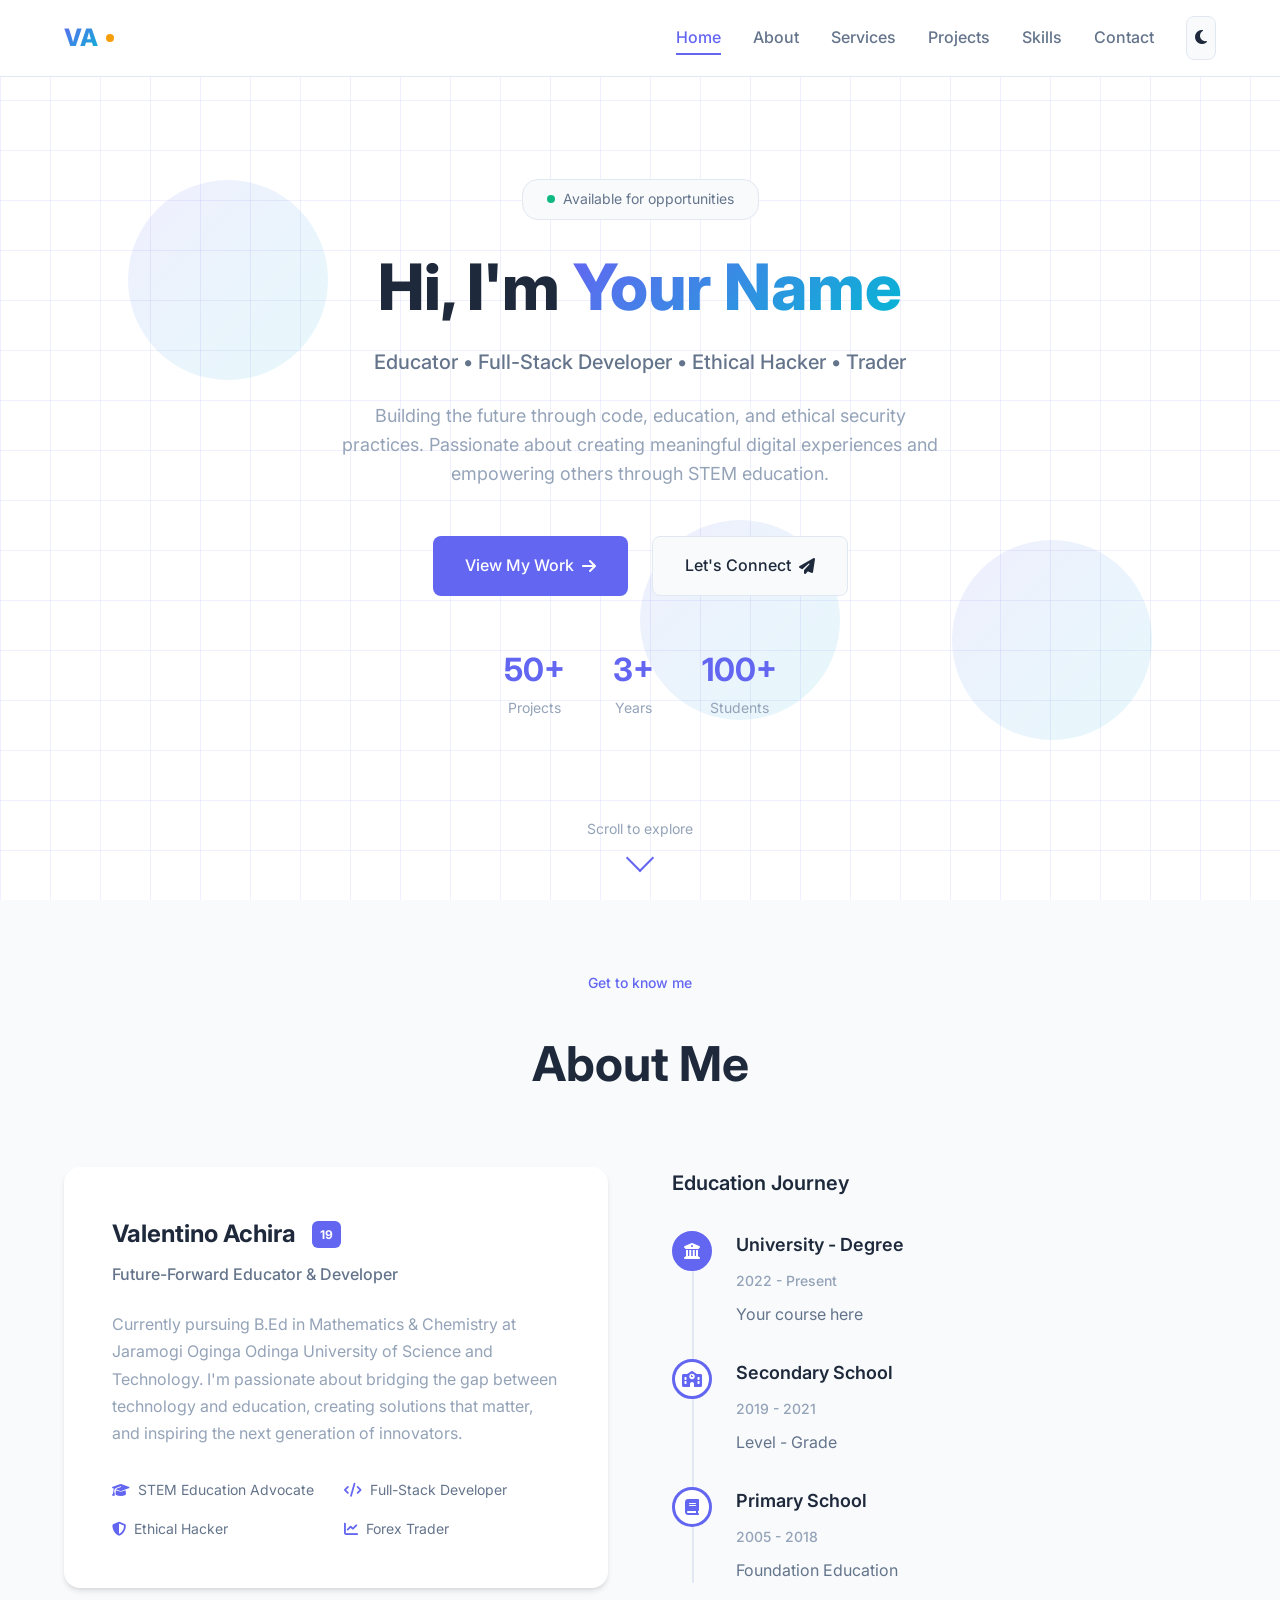
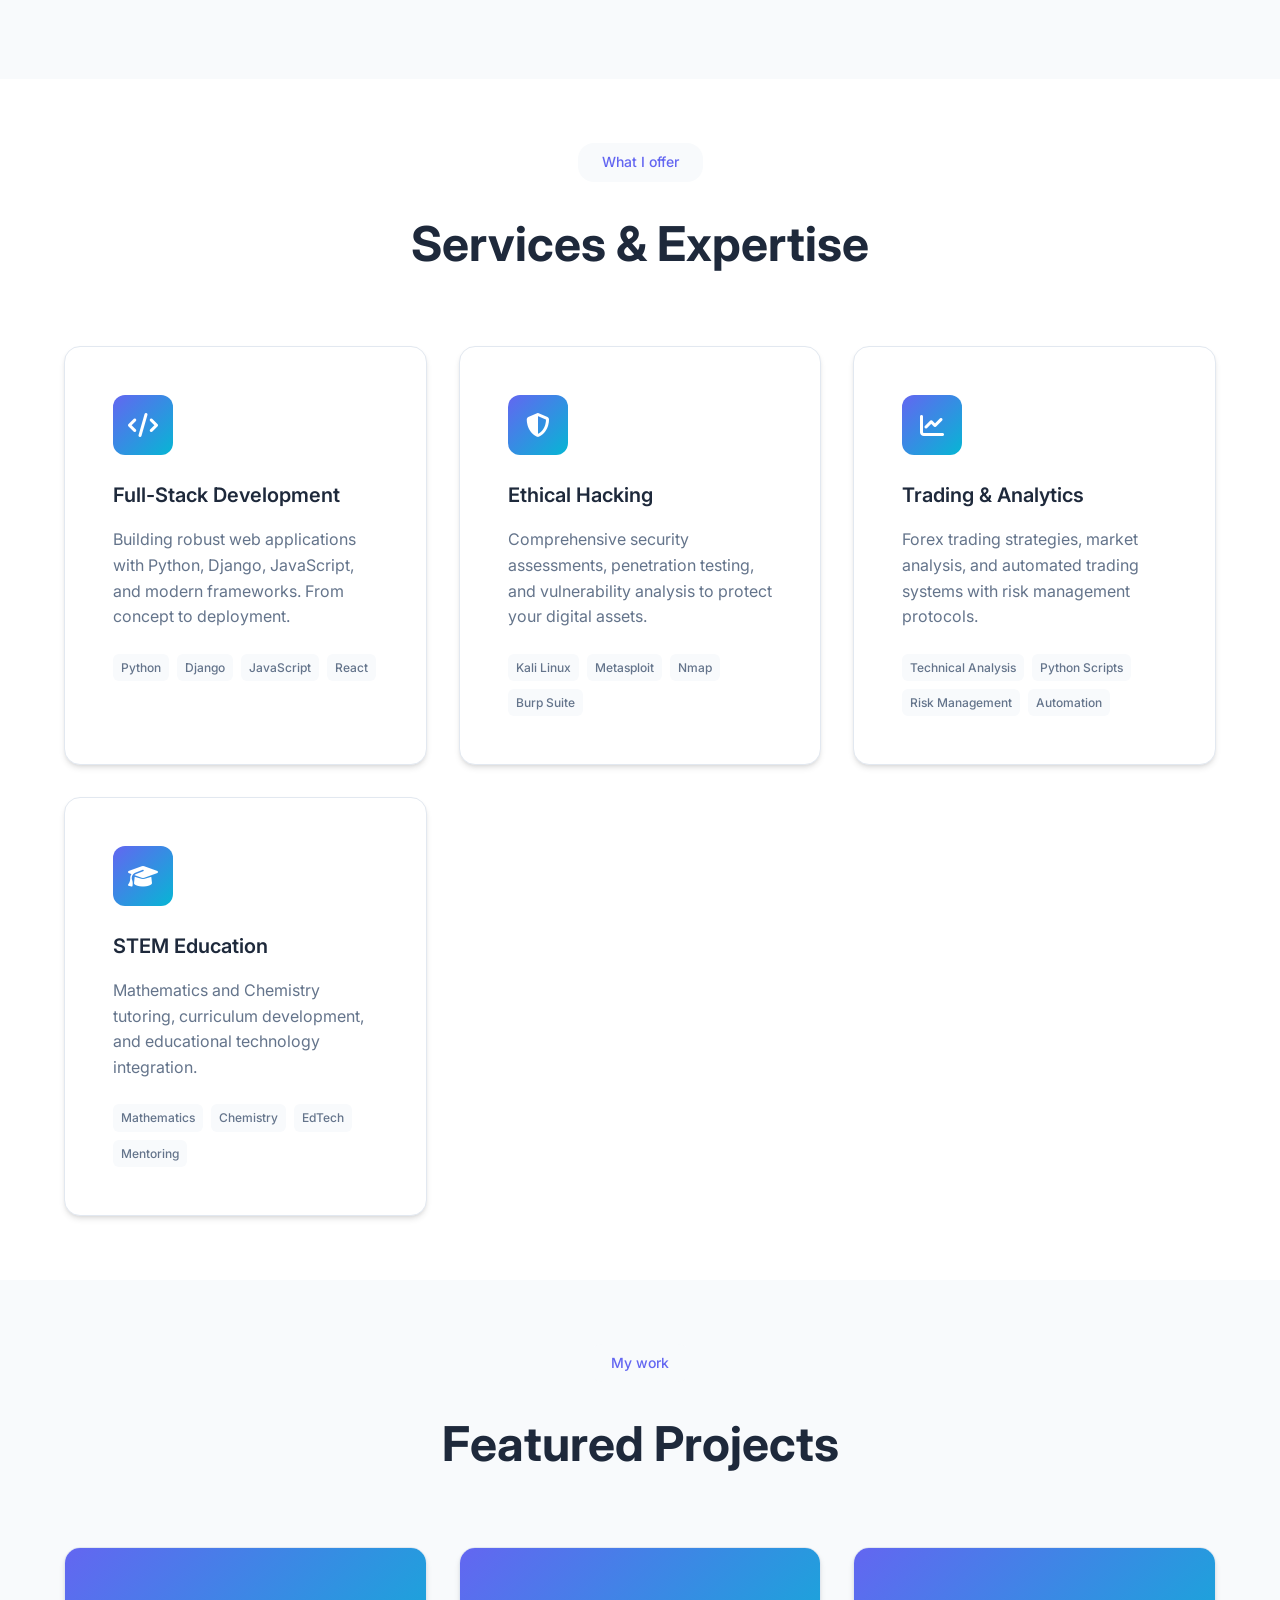
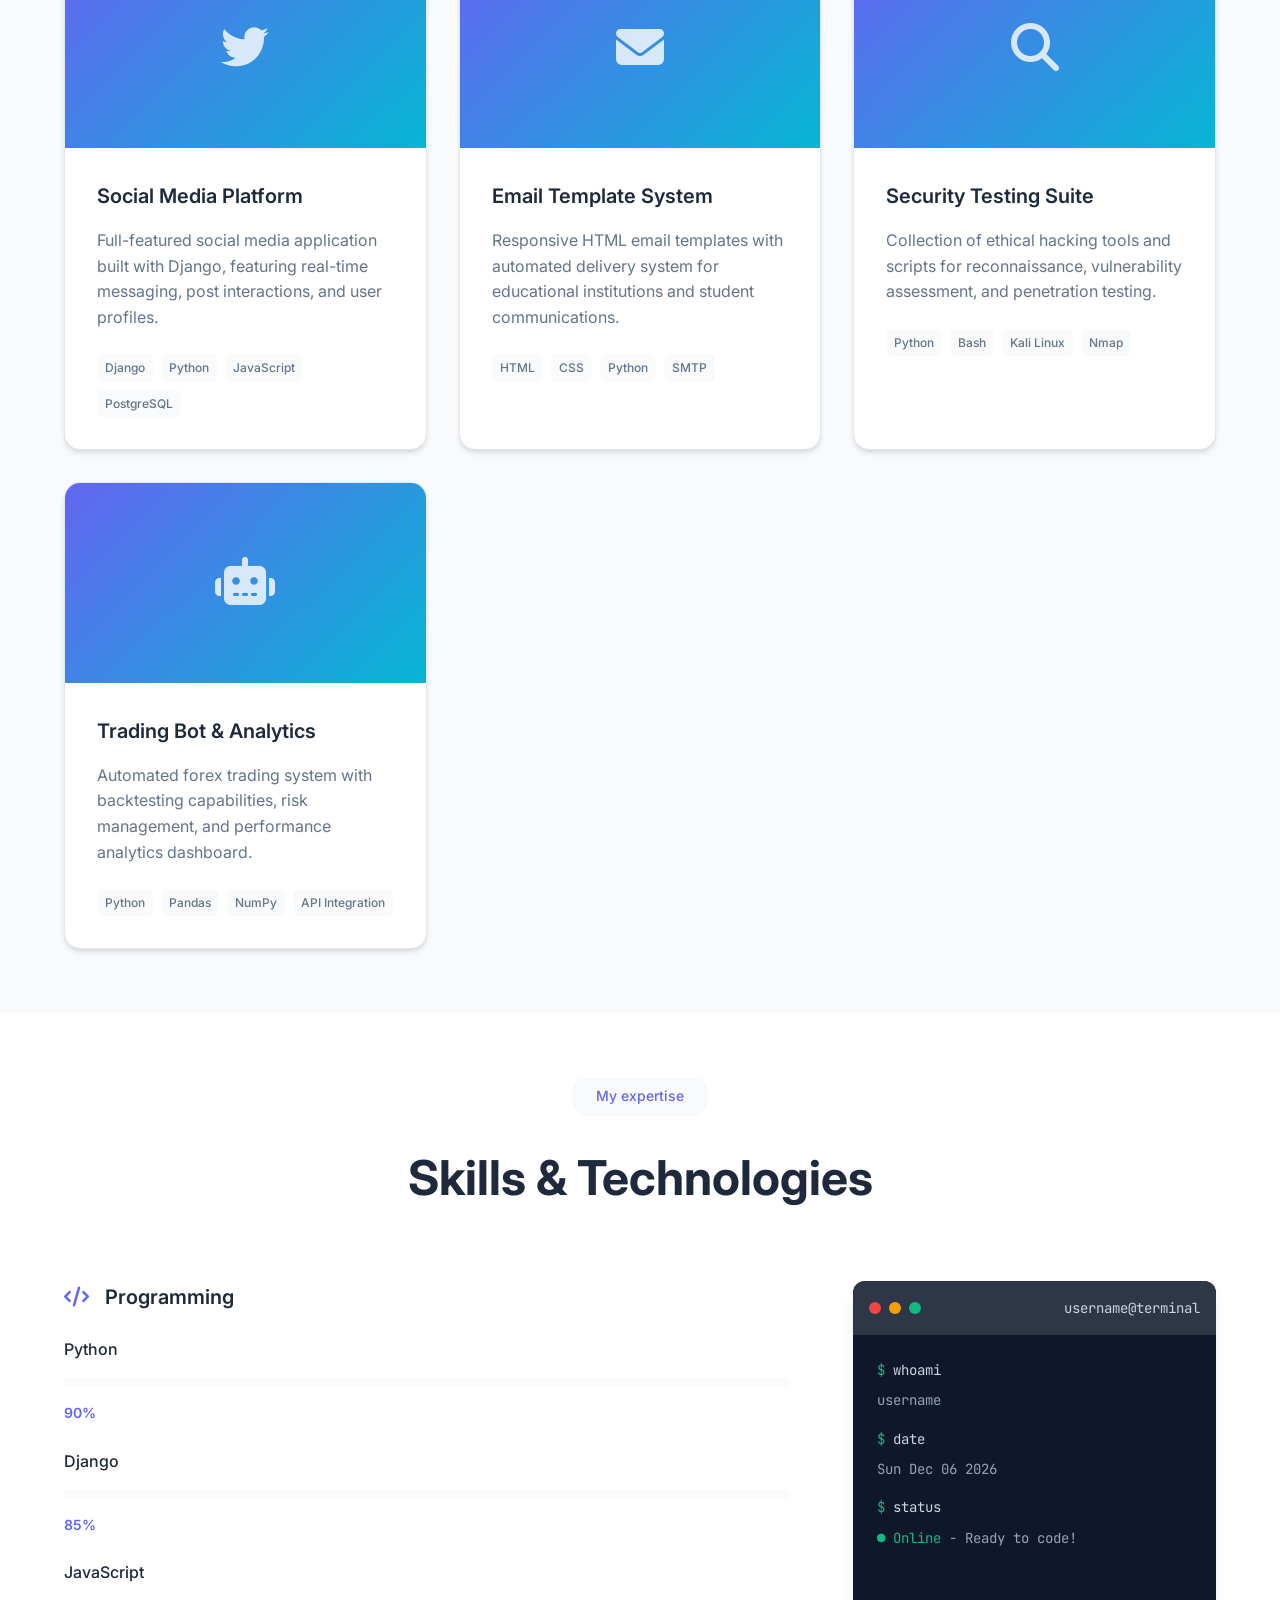
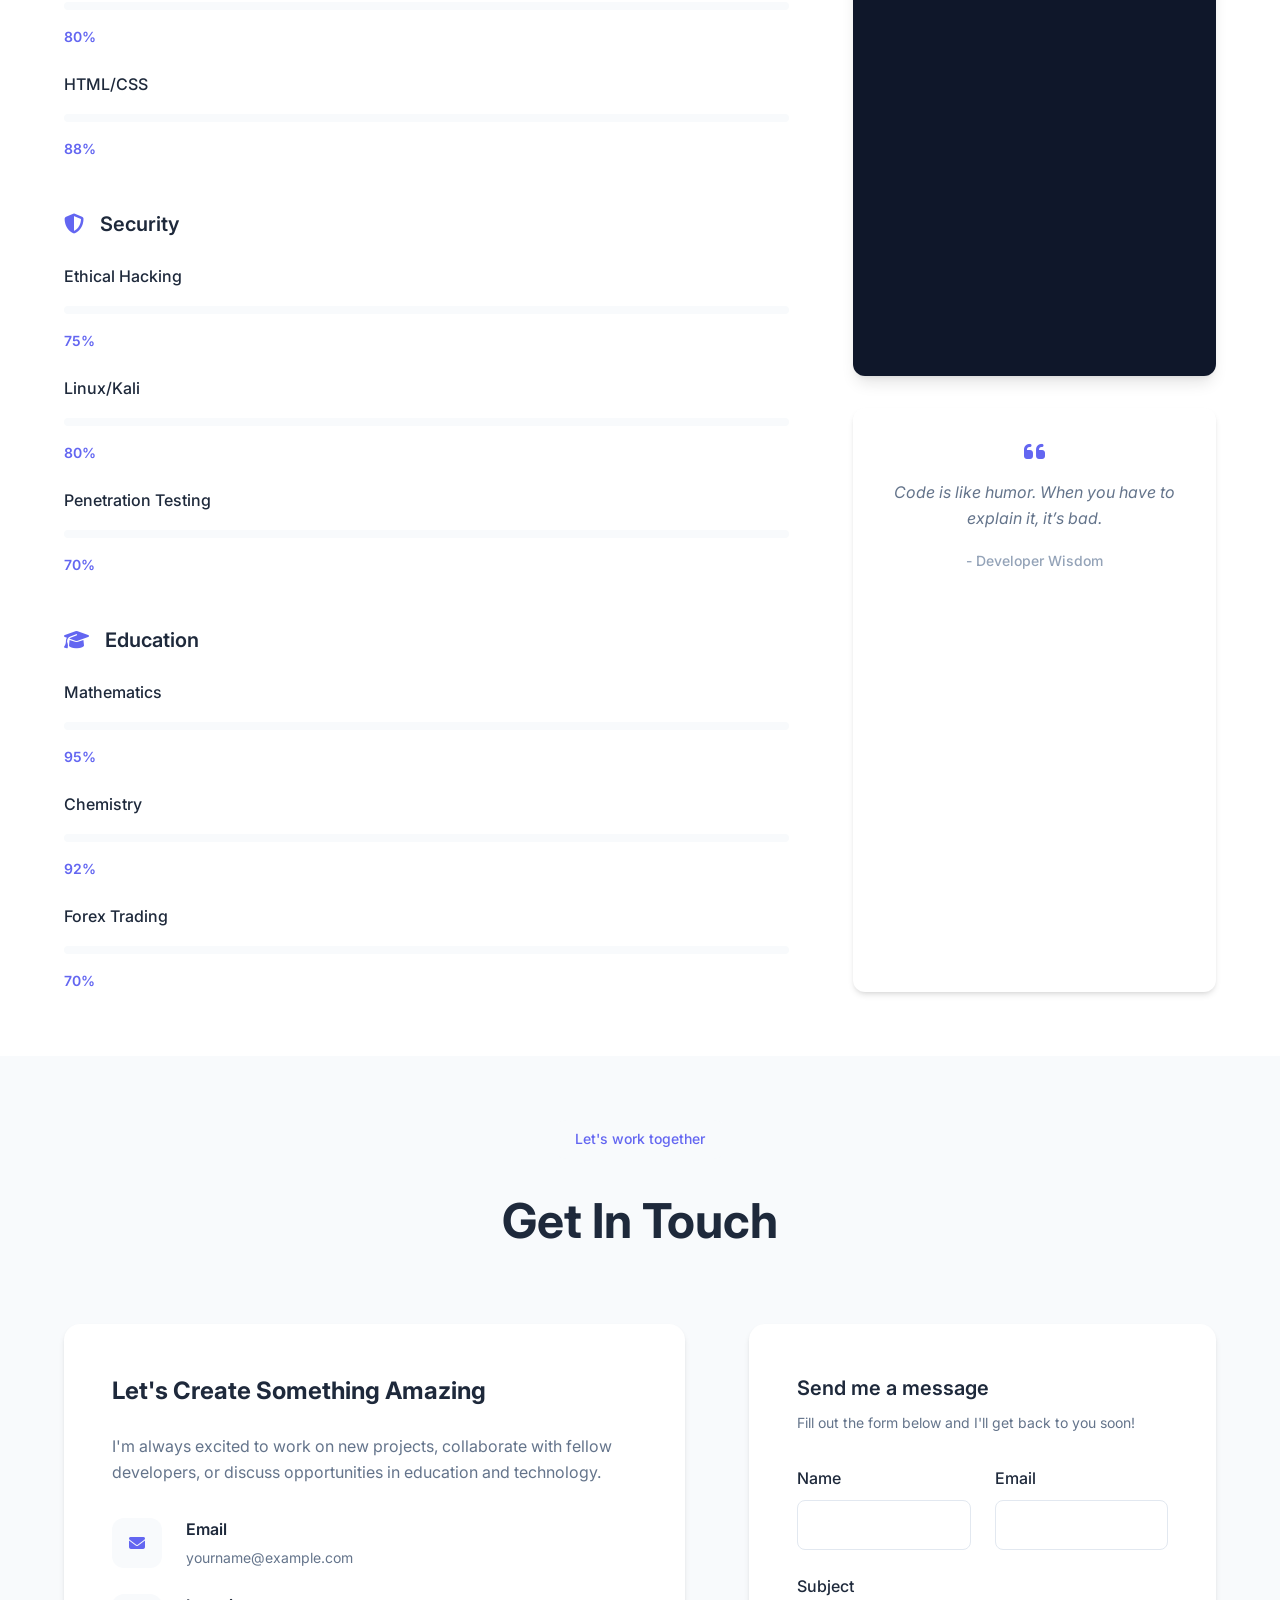
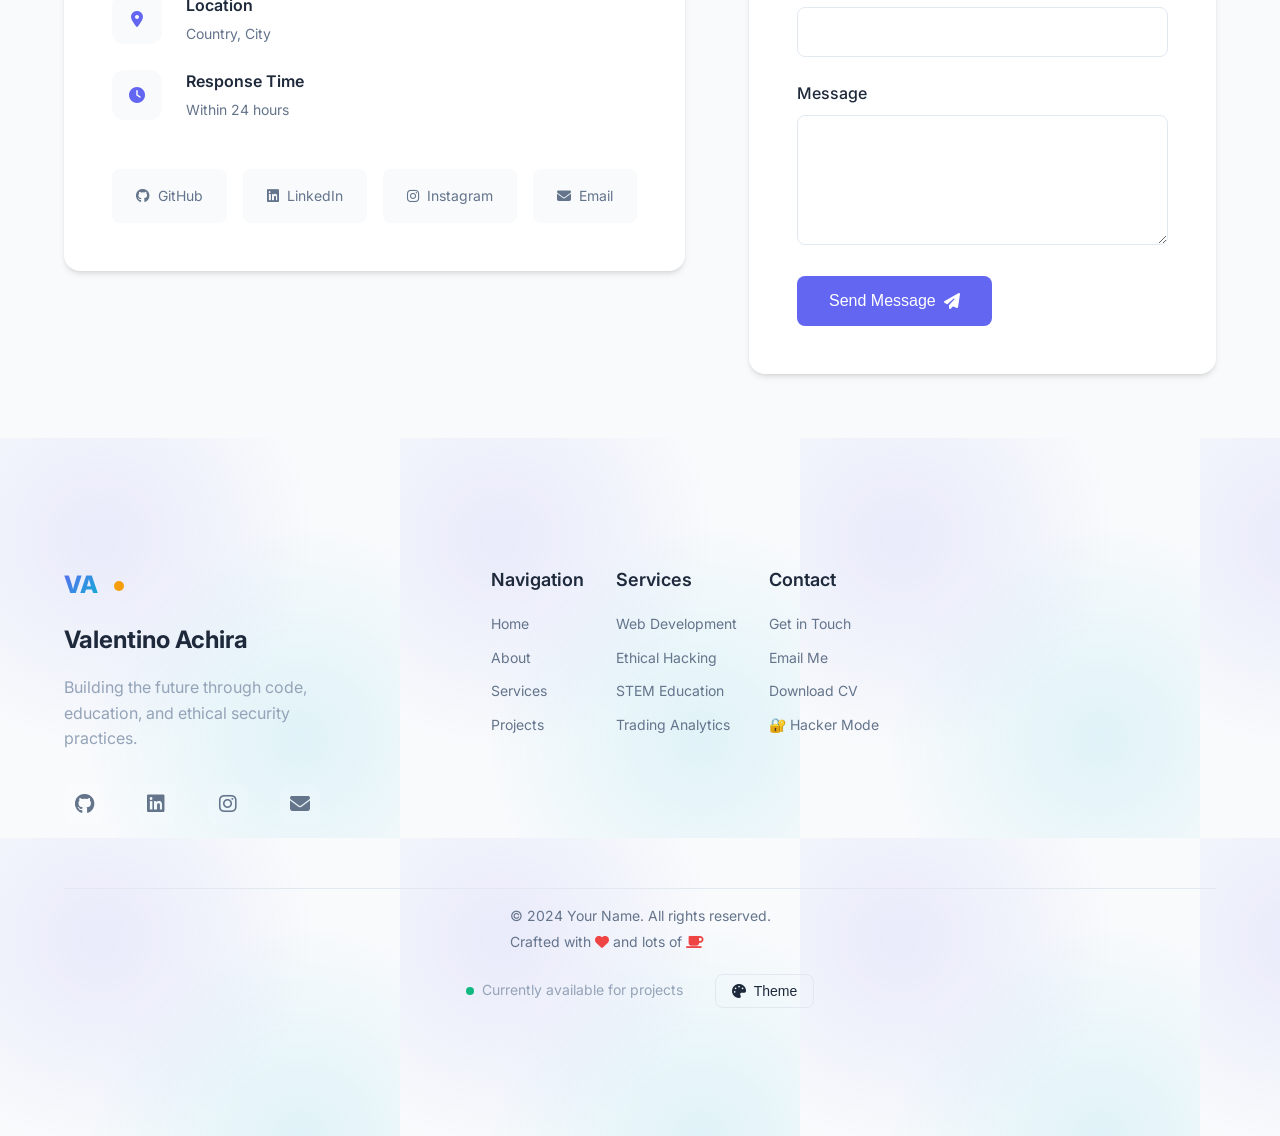
==== index.html @ d860d326 "Update index.html" ====
<!DOCTYPE html>
<html lang="en">
<head>
    <meta charset="UTF-8">
  <meta name="google-site-verification" content="w3dnISIlwYenOHYUSk-6CChOg8PP4HCPryKTeS-1Djk" />
    <meta name="viewport" content="width=device-width, initial-scale=1.0">
    <title>Valentino Achira</title>
    <link href="https://cdnjs.cloudflare.com/ajax/libs/font-awesome/6.4.0/css/all.min.css" rel="stylesheet">
    <link href="https://fonts.googleapis.com/css2?family=Inter:wght@300;400;500;600;700;800&family=JetBrains+Mono:wght@400;500;600&display=swap" rel="stylesheet">
    <link rel="stylesheet" href="styles.css">
  <link rel="icon" type="image/png" href="favicon.png">
  
</head>
<body>
    <!-- Navigation -->
    <nav class="navbar" id="navbar">
        <div class="nav-container">
            <div class="nav-logo">
                <span class="logo-text">VA</span>
                <span class="logo-dot"></span>
            </div>
            <div class="nav-menu" id="nav-menu">
                <a href="#home" class="nav-link">Home</a>
                <a href="#about" class="nav-link">About</a>
                <a href="#services" class="nav-link">Services</a>
                <a href="#projects" class="nav-link">Projects</a>
                <a href="#skills" class="nav-link">Skills</a>
                <a href="#contact" class="nav-link">Contact</a>
                <div class="theme-toggle" id="theme-toggle">
                    <i class="fas fa-moon"></i>
                </div>
            </div>
            <div class="hamburger" id="hamburger">
                <span></span>
                <span></span>
                <span></span>
            </div>
        </div>
    </nav>

    <!-- Hero Section -->
    <section id="home" class="hero">
        <div class="hero-bg">
            <div class="grid-pattern"></div>
            <div class="floating-elements">
                <div class="floating-element"></div>
                <div class="floating-element"></div>
                <div class="floating-element"></div>
            </div>
        </div>
        <div class="hero-content">
            <div class="hero-badge">
                <span class="status-dot"></span>
                Available for opportunities
            </div>
            <h1 class="hero-title">
                Hi, I'm <span class="gradient-text">Your Name</span>
            </h1>
            <p class="hero-subtitle">Educator • Full-Stack Developer • Ethical Hacker • Trader</p>
            <p class="hero-description">
                Building the future through code, education, and ethical security practices. 
                Passionate about creating meaningful digital experiences and empowering others through STEM education.
            </p>
            <div class="hero-buttons">
                <a href="#projects" class="btn btn-primary">
                    <span>View My Work</span>
                    <i class="fas fa-arrow-right"></i>
                </a>
                <a href="#contact" class="btn btn-secondary">
                    <span>Let's Connect</span>
                    <i class="fas fa-paper-plane"></i>
                </a>
            </div>
            <div class="hero-stats">
                <div class="stat">
                    <span class="stat-number">50+</span>
                    <span class="stat-label">Projects</span>
                </div>
                <div class="stat">
                    <span class="stat-number">3+</span>
                    <span class="stat-label">Years</span>
                </div>
                <div class="stat">
                    <span class="stat-number">100+</span>
                    <span class="stat-label">Students</span>
                </div>
            </div>
        </div>
        <div class="scroll-indicator">
            <div class="scroll-text">Scroll to explore</div>
            <div class="scroll-arrow"></div>
        </div>
    </section>

    <!-- About Section -->
    <section id="about" class="about">
        <div class="container">
            <div class="section-header">
                <span class="section-tag">Get to know me</span>
                <h2 class="section-title">About Me</h2>
            </div>
            <div class="about-content">
                <div class="about-text">
                    <div class="about-card">
                        <h3>Valentino Achira <span class="age-badge">19</span></h3>
                        <p class="title">Future-Forward Educator & Developer</p>
                        <p class="bio">
                            Currently pursuing B.Ed in Mathematics & Chemistry at Jaramogi Oginga Odinga University 
                            of Science and Technology. I'm passionate about bridging the gap between technology and 
                            education, creating solutions that matter, and inspiring the next generation of innovators.
                        </p>
                        <div class="highlights">
                            <div class="highlight-item">
                                <i class="fas fa-graduation-cap"></i>
                                <span>STEM Education Advocate</span>
                            </div>
                            <div class="highlight-item">
                                <i class="fas fa-code"></i>
                                <span>Full-Stack Developer</span>
                            </div>
                            <div class="highlight-item">
                                <i class="fas fa-shield-alt"></i>
                                <span>Ethical Hacker</span>
                            </div>
                            <div class="highlight-item">
                                <i class="fas fa-chart-line"></i>
                                <span>Forex Trader</span>
                            </div>
                        </div>
                    </div>
                </div>
                <div class="education-timeline">
                    <h4>Education Journey</h4>
                    <div class="timeline">
                        <div class="timeline-item active">
                            <div class="timeline-marker">
                                <i class="fas fa-university"></i>
                            </div>
                            <div class="timeline-content">
                                <h5>University - Degree</h5>
                                <span class="timeline-date">2022 - Present</span>
                                <p>Your course here</p>
                            </div>
                        </div>
                        <div class="timeline-item">
                            <div class="timeline-marker">
                                <i class="fas fa-school"></i>
                            </div>
                            <div class="timeline-content">
                                <h5>Secondary School</h5>
                                <span class="timeline-date">2019 - 2021</span>
                                <p>Level - Grade</p>
                            </div>
                        </div>
                        <div class="timeline-item">
                            <div class="timeline-marker">
                                <i class="fas fa-book"></i>
                            </div>
                            <div class="timeline-content">
                                <h5>Primary School</h5>
                                <span class="timeline-date">2005 - 2018</span>
                                <p>Foundation Education</p>
                            </div>
                        </div>
                    </div>
                </div>
            </div>
        </div>
    </section>

    <!-- Services Section -->
    <section id="services" class="services">
        <div class="container">
            <div class="section-header">
                <span class="section-tag">What I offer</span>
                <h2 class="section-title">Services & Expertise</h2>
            </div>
            <div class="services-grid">
                <div class="service-card">
                    <div class="service-icon">
                        <i class="fas fa-code"></i>
                    </div>
                    <h3>Full-Stack Development</h3>
                    <p>Building robust web applications with Python, Django, JavaScript, and modern frameworks. From concept to deployment.</p>
                    <div class="service-tech">
                        <span>Python</span>
                        <span>Django</span>
                        <span>JavaScript</span>
                        <span>React</span>
                    </div>
                </div>
                <div class="service-card">
                    <div class="service-icon">
                        <i class="fas fa-shield-alt"></i>
                    </div>
                    <h3>Ethical Hacking</h3>
                    <p>Comprehensive security assessments, penetration testing, and vulnerability analysis to protect your digital assets.</p>
                    <div class="service-tech">
                        <span>Kali Linux</span>
                        <span>Metasploit</span>
                        <span>Nmap</span>
                        <span>Burp Suite</span>
                    </div>
                </div>
                <div class="service-card">
                    <div class="service-icon">
                        <i class="fas fa-chart-line"></i>
                    </div>
                    <h3>Trading & Analytics</h3>
                    <p>Forex trading strategies, market analysis, and automated trading systems with risk management protocols.</p>
                    <div class="service-tech">
                        <span>Technical Analysis</span>
                        <span>Python Scripts</span>
                        <span>Risk Management</span>
                        <span>Automation</span>
                    </div>
                </div>
                <div class="service-card">
                    <div class="service-icon">
                        <i class="fas fa-graduation-cap"></i>
                    </div>
                    <h3>STEM Education</h3>
                    <p>Mathematics and Chemistry tutoring, curriculum development, and educational technology integration.</p>
                    <div class="service-tech">
                        <span>Mathematics</span>
                        <span>Chemistry</span>
                        <span>EdTech</span>
                        <span>Mentoring</span>
                    </div>
                </div>
            </div>
        </div>
    </section>

    <!-- Projects Section -->
    <section id="projects" class="projects">
        <div class="container">
            <div class="section-header">
                <span class="section-tag">My work</span>
                <h2 class="section-title">Featured Projects</h2>
            </div>
            <div class="projects-grid">
                <div class="project-card">
                    <div class="project-image">
                        <div class="project-overlay">
                            <div class="project-links">
                                <a href="#" class="project-link">
                                    <i class="fab fa-github"></i>
                                </a>
                                <a href="#" class="project-link">
                                    <i class="fas fa-external-link-alt"></i>
                                </a>
                            </div>
                        </div>
                        <div class="project-icon">
                            <i class="fab fa-twitter"></i>
                        </div>
                    </div>
                    <div class="project-content">
                        <h3>Social Media Platform</h3>
                        <p>Full-featured social media application built with Django, featuring real-time messaging, post interactions, and user profiles.</p>
                        <div class="project-tech">
                            <span>Django</span>
                            <span>Python</span>
                            <span>JavaScript</span>
                            <span>PostgreSQL</span>
                        </div>
                    </div>
                </div>
                <div class="project-card">
                    <div class="project-image">
                        <div class="project-overlay">
                            <div class="project-links">
                                <a href="#" class="project-link">
                                    <i class="fab fa-github"></i>
                                </a>
                                <a href="#" class="project-link">
                                    <i class="fas fa-external-link-alt"></i>
                                </a>
                            </div>
                        </div>
                        <div class="project-icon">
                            <i class="fas fa-envelope"></i>
                        </div>
                    </div>
                    <div class="project-content">
                        <h3>Email Template System</h3>
                        <p>Responsive HTML email templates with automated delivery system for educational institutions and student communications.</p>
                        <div class="project-tech">
                            <span>HTML</span>
                            <span>CSS</span>
                            <span>Python</span>
                            <span>SMTP</span>
                        </div>
                    </div>
                </div>
                <div class="project-card">
                    <div class="project-image">
                        <div class="project-overlay">
                            <div class="project-links">
                                <a href="#" class="project-link">
                                    <i class="fab fa-github"></i>
                                </a>
                                <a href="#" class="project-link">
                                    <i class="fas fa-book"></i>
                                </a>
                            </div>
                        </div>
                        <div class="project-icon">
                            <i class="fas fa-search"></i>
                        </div>
                    </div>
                    <div class="project-content">
                        <h3>Security Testing Suite</h3>
                        <p>Collection of ethical hacking tools and scripts for reconnaissance, vulnerability assessment, and penetration testing.</p>
                        <div class="project-tech">
                            <span>Python</span>
                            <span>Bash</span>
                            <span>Kali Linux</span>
                            <span>Nmap</span>
                        </div>
                    </div>
                </div>
                <div class="project-card">
                    <div class="project-image">
                        <div class="project-overlay">
                            <div class="project-links">
                                <a href="#" class="project-link">
                                    <i class="fab fa-github"></i>
                                </a>
                                <a href="#" class="project-link">
                                    <i class="fas fa-chart-bar"></i>
                                </a>
                            </div>
                        </div>
                        <div class="project-icon">
                            <i class="fas fa-robot"></i>
                        </div>
                    </div>
                    <div class="project-content">
                        <h3>Trading Bot & Analytics</h3>
                        <p>Automated forex trading system with backtesting capabilities, risk management, and performance analytics dashboard.</p>
                        <div class="project-tech">
                            <span>Python</span>
                            <span>Pandas</span>
                            <span>NumPy</span>
                            <span>API Integration</span>
                        </div>
                    </div>
                </div>
            </div>
        </div>
    </section>

    <!-- Skills Section -->
    <section id="skills" class="skills">
        <div class="container">
            <div class="section-header">
                <span class="section-tag">My expertise</span>
                <h2 class="section-title">Skills & Technologies</h2>
            </div>
            <div class="skills-content">
                <div class="skills-categories">
                    <div class="skill-category">
                        <h4><i class="fas fa-code"></i> Programming</h4>
                        <div class="skill-items">
                            <div class="skill-item">
                                <span class="skill-name">Python</span>
                                <div class="skill-bar">
                                    <div class="skill-progress" data-width="90"></div>
                                </div>
                                <span class="skill-percentage">90%</span>
                            </div>
                            <div class="skill-item">
                                <span class="skill-name">Django</span>
                                <div class="skill-bar">
                                    <div class="skill-progress" data-width="85"></div>
                                </div>
                                <span class="skill-percentage">85%</span>
                            </div>
                            <div class="skill-item">
                                <span class="skill-name">JavaScript</span>
                                <div class="skill-bar">
                                    <div class="skill-progress" data-width="80"></div>
                                </div>
                                <span class="skill-percentage">80%</span>
                            </div>
                            <div class="skill-item">
                                <span class="skill-name">HTML/CSS</span>
                                <div class="skill-bar">
                                    <div class="skill-progress" data-width="88"></div>
                                </div>
                                <span class="skill-percentage">88%</span>
                            </div>
                        </div>
                    </div>
                    <div class="skill-category">
                        <h4><i class="fas fa-shield-alt"></i> Security</h4>
                        <div class="skill-items">
                            <div class="skill-item">
                                <span class="skill-name">Ethical Hacking</span>
                                <div class="skill-bar">
                                    <div class="skill-progress" data-width="75"></div>
                                </div>
                                <span class="skill-percentage">75%</span>
                            </div>
                            <div class="skill-item">
                                <span class="skill-name">Linux/Kali</span>
                                <div class="skill-bar">
                                    <div class="skill-progress" data-width="80"></div>
                                </div>
                                <span class="skill-percentage">80%</span>
                            </div>
                            <div class="skill-item">
                                <span class="skill-name">Penetration Testing</span>
                                <div class="skill-bar">
                                    <div class="skill-progress" data-width="70"></div>
                                </div>
                                <span class="skill-percentage">70%</span>
                            </div>
                        </div>
                    </div>
                    <div class="skill-category">
                        <h4><i class="fas fa-graduation-cap"></i> Education</h4>
                        <div class="skill-items">
                            <div class="skill-item">
                                <span class="skill-name">Mathematics</span>
                                <div class="skill-bar">
                                    <div class="skill-progress" data-width="95"></div>
                                </div>
                                <span class="skill-percentage">95%</span>
                            </div>
                            <div class="skill-item">
                                <span class="skill-name">Chemistry</span>
                                <div class="skill-bar">
                                    <div class="skill-progress" data-width="92"></div>
                                </div>
                                <span class="skill-percentage">92%</span>
                            </div>
                            <div class="skill-item">
                                <span class="skill-name">Forex Trading</span>
                                <div class="skill-bar">
                                    <div class="skill-progress" data-width="70"></div>
                                </div>
                                <span class="skill-percentage">70%</span>
                            </div>
                        </div>
                    </div>
                </div>
                <div class="skills-sidebar">
                    <div class="terminal-widget">
                        <div class="terminal-header">
                            <div class="terminal-buttons">
                                <span class="terminal-button red"></span>
                                <span class="terminal-button yellow"></span>
                                <span class="terminal-button green"></span>
                            </div>
                            <span class="terminal-title">username@terminal</span>
                        </div>
                        <div class="terminal-body">
                            <div class="terminal-line">
                                <span class="terminal-prompt">$</span>
                                <span class="terminal-command">whoami</span>
                            </div>
                            <div class="terminal-output">username</div>
                            <div class="terminal-line">
                                <span class="terminal-prompt">$</span>
                                <span class="terminal-command">date</span>
                            </div>
                            <div class="terminal-output" id="current-date"></div>
                            <div class="terminal-line">
                                <span class="terminal-prompt">$</span>
                                <span class="terminal-command">status</span>
                            </div>
                            <div class="terminal-output">
                                <span class="status-online">● Online</span> - Ready to code!
                            </div>
                        </div>
                    </div>
                    <div class="quote-widget">
                        <i class="fas fa-quote-left"></i>
                        <p id="rotating-quote">Code is poetry written in logic.</p>
                        <span class="quote-author">- Developer Wisdom</span>
                    </div>
                </div>
            </div>
        </div>
    </section>

    <!-- Contact Section -->
    <section id="contact" class="contact">
        <div class="container">
            <div class="section-header">
                <span class="section-tag">Let's work together</span>
                <h2 class="section-title">Get In Touch</h2>
            </div>
            <div class="contact-content">
                <div class="contact-info">
                    <div class="contact-card">
                        <h3>Let's Create Something Amazing</h3>
                        <p>I'm always excited to work on new projects, collaborate with fellow developers, or discuss opportunities in education and technology.</p>
                        
                        <div class="contact-methods">
                            <div class="contact-method">
                                <div class="contact-icon">
                                    <i class="fas fa-envelope"></i>
                                </div>
                                <div class="contact-details">
                                    <h4>Email</h4>
                                    <p>yourname@example.com</p>
                                </div>
                            </div>
                            <div class="contact-method">
                                <div class="contact-icon">
                                    <i class="fas fa-map-marker-alt"></i>
                                </div>
                                <div class="contact-details">
                                    <h4>Location</h4>
                                    <p>Country, City</p>
                                </div>
                            </div>
                            <div class="contact-method">
                                <div class="contact-icon">
                                    <i class="fas fa-clock"></i>
                                </div>
                                <div class="contact-details">
                                    <h4>Response Time</h4>
                                    <p>Within 24 hours</p>
                                </div>
                            </div>
                        </div>

                        <div class="social-links">
                            <a href="#" class="social-link github">
                                <i class="fab fa-github"></i>
                                <span>GitHub</span>
                            </a>
                            <a href="#" class="social-link linkedin">
                                <i class="fab fa-linkedin"></i>
                                <span>LinkedIn</span>
                            </a>
                            <a href="#" class="social-link instagram">
                                <i class="fab fa-instagram"></i>
                                <span>Instagram</span>
                            </a>
                            <a href="#" class="social-link email">
                                <i class="fas fa-envelope"></i>
                                <span>Email</span>
                            </a>
                        </div>
                    </div>
                </div>
                
               <form class="contact-form" id="contact-form" name="contact" method="POST" data-netlify="true">
  <input type="hidden" name="form-name" value="contact">

  <div class="form-header">
    <h4>Send me a message</h4>
    <p>Fill out the form below and I'll get back to you soon!</p>
  </div>
  
  <div class="form-row">
    <div class="form-group">
      <label for="name">Name</label>
      <input type="text" id="name" name="name" required>
    </div>
    <div class="form-group">
      <label for="email">Email</label>
      <input type="email" id="email" name="email" required>
    </div>
  </div>
  
  <div class="form-group">
    <label for="subject">Subject</label>
    <input type="text" id="subject" name="subject" required>
  </div>
  
  <div class="form-group">
    <label for="message">Message</label>
    <textarea id="message" name="message" rows="6" required></textarea>
  </div>
  
  <button type="submit" class="btn btn-primary">
    <span>Send Message</span>
    <i class="fas fa-paper-plane"></i>
  </button>
</form>


            </div>
        </div>
    </section>

    <!-- Modern Footer -->
    <footer class="footer">
        <div class="footer-bg">
            <div class="footer-pattern"></div>
        </div>
        <div class="container">
            <div class="footer-content">
                <div class="footer-main">
                    <div class="footer-brand">
                        <div class="footer-logo">
                            <span class="logo-text">VA</span>
                            <span class="logo-dot"></span>
                        </div>
                        <h3>Valentino Achira</h3>
                        <p>Building the future through code, education, and ethical security practices.</p>
                        <div class="footer-social">
                            <a href="#" class="footer-social-link">
                                <i class="fab fa-github"></i>
                            </a>
                            <a href="#" class="footer-social-link">
                                <i class="fab fa-linkedin"></i>
                            </a>
                            <a href="#" class="footer-social-link">
                                <i class="fab fa-instagram"></i>
                            </a>
                            <a href="#" class="footer-social-link">
                                <i class="fas fa-envelope"></i>
                            </a>
                        </div>
                    </div>
                    
                    <div class="footer-links">
                        <div class="footer-column">
                            <h4>Navigation</h4>
                            <ul>
                                <li><a href="#home">Home</a></li>
                                <li><a href="#about">About</a></li>
                                <li><a href="#services">Services</a></li>
                                <li><a href="#projects">Projects</a></li>
                            </ul>
                        </div>
                        <div class="footer-column">
                            <h4>Services</h4>
                            <ul>
                                <li><a href="#services">Web Development</a></li>
                                <li><a href="#services">Ethical Hacking</a></li>
                                <li><a href="#services">STEM Education</a></li>
                                <li><a href="#services">Trading Analytics</a></li>
                            </ul>
                        </div>
                        <div class="footer-column">
                            <h4>Contact</h4>
                            <ul>
                                <li><a href="#contact">Get in Touch</a></li>
                                <li><a href="#">Email Me</a></li>
                                <li><a href="#" id="download-cv">Download CV</a></li>
                                <li><a href="#" id="hacker-mode">🔐 Hacker Mode</a></li>
                            </ul>
                        </div>
                    </div>
                </div>
                
                <div class="footer-bottom">
                    <div class="footer-bottom-left">
                        <p>&copy; 2024 Your Name. All rights reserved.</p>
                        <p>Crafted with <i class="fas fa-heart"></i> and lots of <i class="fas fa-coffee"></i></p>
                    </div>
                    <div class="footer-bottom-right">
                        <div class="footer-status">
                            <span class="status-indicator"></span>
                            <span>Currently available for projects</span>
                        </div>
                        <div class="footer-theme">
                            <button class="theme-btn" id="footer-theme-toggle">
                                <i class="fas fa-palette"></i>
                                <span>Theme</span>
                            </button>
                        </div>
                    </div>
                </div>
            </div>
        </div>
    </footer>

    <script src="script.js"></script>
</body>
</html>

    <script src="script.js"></script>
</body>
</html>
---- styles.css ----
/* Reset and Base Styles */
* {
    margin: 0;
    padding: 0;
    box-sizing: border-box;
}

:root {
    /* Colors */
    --primary-color: #6366f1;
    --primary-dark: #4f46e5;
    --secondary-color: #06b6d4;
    --accent-color: #f59e0b;
    --success-color: #10b981;
    --danger-color: #ef4444;
    
    /* Backgrounds */
    --bg-primary: #ffffff;
    --bg-secondary: #f8fafc;
    --bg-tertiary: #f1f5f9;
    --bg-dark: #0f172a;
    --bg-card: #ffffff;
    
    /* Text Colors */
    --text-primary: #1e293b;
    --text-secondary: #64748b;
    --text-muted: #94a3b8;
    --text-light: #ffffff;
    
    /* Borders */
    --border-color: #e2e8f0;
    --border-light: #f1f5f9;
    
    /* Shadows */
    --shadow-sm: 0 1px 2px 0 rgb(0 0 0 / 0.05);
    --shadow-md: 0 4px 6px -1px rgb(0 0 0 / 0.1), 0 2px 4px -2px rgb(0 0 0 / 0.1);
    --shadow-lg: 0 10px 15px -3px rgb(0 0 0 / 0.1), 0 4px 6px -4px rgb(0 0 0 / 0.1);
    --shadow-xl: 0 20px 25px -5px rgb(0 0 0 / 0.1), 0 8px 10px -6px rgb(0 0 0 / 0.1);
    
    /* Spacing */
    --spacing-xs: 0.5rem;
    --spacing-sm: 1rem;
    --spacing-md: 1.5rem;
    --spacing-lg: 2rem;
    --spacing-xl: 3rem;
    --spacing-2xl: 4rem;
    
    /* Typography */
    --font-primary: 'Inter', sans-serif;
    --font-mono: 'JetBrains Mono', monospace;
    
    /* Transitions */
    --transition-fast: 0.15s ease;
    --transition-normal: 0.3s ease;
    --transition-slow: 0.5s ease;
    
    /* Border Radius */
    --radius-sm: 0.375rem;
    --radius-md: 0.5rem;
    --radius-lg: 0.75rem;
    --radius-xl: 1rem;
    --radius-2xl: 1.5rem;
}

/* Dark Theme */
[data-theme="dark"] {
    --bg-primary: #0f172a;
    --bg-secondary: #1e293b;
    --bg-tertiary: #334155;
    --bg-card: #1e293b;
    --text-primary: #f8fafc;
    --text-secondary: #cbd5e1;
    --text-muted: #64748b;
    --border-color: #334155;
    --border-light: #475569;
}

/* Base Styles */
html {
    scroll-behavior: smooth;
}


body {
    font-family: var(--font-primary);
    line-height: 1.6;
    color: var(--text-primary);
    background-color: var(--bg-primary);
    overflow-x: hidden;
}

.container {
    max-width: 1200px;
    margin: 0 auto;
    padding: 0 var(--spacing-md);
}

/* Navigation */
.navbar {
    position: fixed;
    top: 0;
    left: 0;
    right: 0;
    background: rgba(255, 255, 255, 0.95);
    backdrop-filter: blur(10px);
    border-bottom: 1px solid var(--border-color);
    z-index: 1000;
    transition: var(--transition-normal);
}

[data-theme="dark"] .navbar {
    background: rgba(15, 23, 42, 0.95);
}

.nav-container {
    display: flex;
    justify-content: space-between;
    align-items: center;
    padding: var(--spacing-sm) var(--spacing-md);
    max-width: 1200px;
    margin: 0 auto;
}

.nav-logo {
    display: flex;
    align-items: center;
    gap: var(--spacing-xs);
}

.logo-text {
    font-size: 1.5rem;
    font-weight: 800;
    background: linear-gradient(135deg, var(--primary-color), var(--secondary-color));
    -webkit-background-clip: text;
    -webkit-text-fill-color: transparent;
    background-clip: text;
}

.logo-dot {
    width: 8px;
    height: 8px;
    background: var(--accent-color);
    border-radius: 50%;
    animation: pulse 2s infinite;
}

@keyframes pulse {
    0%, 100% { opacity: 1; }
    50% { opacity: 0.5; }
}

.nav-menu {
    display: flex;
    align-items: center;
    gap: var(--spacing-lg);
}

.nav-link {
    text-decoration: none;
    color: var(--text-secondary);
    font-weight: 500;
    transition: var(--transition-fast);
    position: relative;
}

.nav-link:hover,
.nav-link.active {
    color: var(--primary-color);
}

.nav-link::after {
    content: '';
    position: absolute;
    bottom: -4px;
    left: 0;
    width: 0;
    height: 2px;
    background: var(--primary-color);
    transition: var(--transition-fast);
}

.nav-link:hover::after,
.nav-link.active::after {
    width: 100%;
}

.theme-toggle {
    background: var(--bg-secondary);
    border: 1px solid var(--border-color);
    border-radius: var(--radius-md);
    padding: var(--spacing-xs);
    cursor: pointer;
    transition: var(--transition-fast);
}

.theme-toggle:hover {
    background: var(--bg-tertiary);
}

.hamburger {
    display: none;
    flex-direction: column;
    cursor: pointer;
    gap: 4px;
}

.hamburger span {
    width: 25px;
    height: 3px;
    background: var(--text-primary);
    transition: var(--transition-fast);
}

/* Hero Section */
.hero {
    min-height: 100vh;
    display: flex;
    align-items: center;
    justify-content: center;
    position: relative;
    overflow: hidden;
}

.hero-bg {
    position: absolute;
    inset: 0;
    z-index: -1;
}

.grid-pattern {
    position: absolute;
    inset: 0;
    background-image: 
        linear-gradient(rgba(99, 102, 241, 0.1) 1px, transparent 1px),
        linear-gradient(90deg, rgba(99, 102, 241, 0.1) 1px, transparent 1px);
    background-size: 50px 50px;
    animation: grid-move 20s linear infinite;
}

@keyframes grid-move {
    0% { transform: translate(0, 0); }
    100% { transform: translate(50px, 50px); }
}

.floating-elements {
    position: absolute;
    inset: 0;
}

.floating-element {
    position: absolute;
    width: 200px;
    height: 200px;
    background: linear-gradient(135deg, var(--primary-color), var(--secondary-color));
    border-radius: 50%;
    opacity: 0.1;
    animation: float 6s ease-in-out infinite;
}

.floating-element:nth-child(1) {
    top: 20%;
    left: 10%;
    animation-delay: 0s;
}

.floating-element:nth-child(2) {
    top: 60%;
    right: 10%;
    animation-delay: 2s;
}

.floating-element:nth-child(3) {
    bottom: 20%;
    left: 50%;
    animation-delay: 4s;
}

@keyframes float {
    0%, 100% { transform: translateY(0px) rotate(0deg); }
    50% { transform: translateY(-20px) rotate(180deg); }
}

.hero-content {
    text-align: center;
    max-width: 800px;
    padding: var(--spacing-2xl) var(--spacing-md);
    animation: fadeInUp 1s ease;
}

@keyframes fadeInUp {
    from {
        opacity: 0;
        transform: translateY(30px);
    }
    to {
        opacity: 1;
        transform: translateY(0);
    }
}

.hero-badge {
    display: inline-flex;
    align-items: center;
    gap: var(--spacing-xs);
    background: var(--bg-secondary);
    border: 1px solid var(--border-color);
    border-radius: var(--radius-xl);
    padding: var(--spacing-xs) var(--spacing-md);
    font-size: 0.875rem;
    color: var(--text-secondary);
    margin-bottom: var(--spacing-lg);
}

.status-dot {
    width: 8px;
    height: 8px;
    background: var(--success-color);
    border-radius: 50%;
    animation: pulse 2s infinite;
}

.hero-title {
    font-size: clamp(2.5rem, 5vw, 4rem);
    font-weight: 800;
    line-height: 1.1;
    margin-bottom: var(--spacing-md);
}

.gradient-text {
    background: linear-gradient(135deg, var(--primary-color), var(--secondary-color));
    -webkit-background-clip: text;
    -webkit-text-fill-color: transparent;
    background-clip: text;
}

.hero-subtitle {
    font-size: 1.25rem;
    color: var(--text-secondary);
    margin-bottom: var(--spacing-md);
    font-weight: 500;
}

.hero-description {
    font-size: 1.125rem;
    color: var(--text-muted);
    margin-bottom: var(--spacing-xl);
    max-width: 600px;
    margin-left: auto;
    margin-right: auto;
}

.hero-buttons {
    display: flex;
    gap: var(--spacing-md);
    justify-content: center;
    flex-wrap: wrap;
    margin-bottom: var(--spacing-xl);
}

.hero-stats {
    display: flex;
    justify-content: center;
    gap: var(--spacing-xl);
    flex-wrap: wrap;
}

.stat {
    text-align: center;
}

.stat-number {
    display: block;
    font-size: 2rem;
    font-weight: 700;
    color: var(--primary-color);
}

.stat-label {
    font-size: 0.875rem;
    color: var(--text-muted);
}

.scroll-indicator {
    position: absolute;
    bottom: var(--spacing-lg);
    left: 50%;
    transform: translateX(-50%);
    text-align: center;
    animation: bounce 2s infinite;
}

.scroll-text {
    font-size: 0.875rem;
    color: var(--text-muted);
    margin-bottom: var(--spacing-xs);
}

.scroll-arrow {
    width: 20px;
    height: 20px;
    border-right: 2px solid var(--primary-color);
    border-bottom: 2px solid var(--primary-color);
    transform: rotate(45deg);
    margin: 0 auto;
}

@keyframes bounce {
    0%, 20%, 50%, 80%, 100% { transform: translateX(-50%) translateY(0); }
    40% { transform: translateX(-50%) translateY(-10px); }
    60% { transform: translateX(-50%) translateY(-5px); }
}

/* Buttons */
.btn {
    display: inline-flex;
    align-items: center;
    gap: var(--spacing-xs);
    padding: var(--spacing-sm) var(--spacing-lg);
    border-radius: var(--radius-md);
    text-decoration: none;
    font-weight: 500;
    transition: var(--transition-fast);
    border: none;
    cursor: pointer;
    font-size: 1rem;
}

.btn-primary {
    background: var(--primary-color);
    color: white;
}

.btn-primary:hover {
    background: var(--primary-dark);
    transform: translateY(-2px);
    box-shadow: var(--shadow-lg);
}

.btn-secondary {
    background: var(--bg-secondary);
    color: var(--text-primary);
    border: 1px solid var(--border-color);
}

.btn-secondary:hover {
    background: var(--bg-tertiary);
    transform: translateY(-2px);
}

/* Section Styles */
section {
    padding: var(--spacing-2xl) 0;
}

.section-header {
    text-align: center;
    margin-bottom: var(--spacing-2xl);
}

.section-tag {
    display: inline-block;
    background: var(--bg-secondary);
    color: var(--primary-color);
    padding: var(--spacing-xs) var(--spacing-md);
    border-radius: var(--radius-xl);
    font-size: 0.875rem;
    font-weight: 500;
    margin-bottom: var(--spacing-md);
}

.section-title {
    font-size: clamp(2rem, 4vw, 3rem);
    font-weight: 700;
    color: var(--text-primary);
}

/* About Section */
.about {
    background: var(--bg-secondary);
}

.about-content {
    display: grid;
    grid-template-columns: 1fr 1fr;
    gap: var(--spacing-2xl);
    align-items: start;
}

.about-card {
    background: var(--bg-card);
    padding: var(--spacing-xl);
    border-radius: var(--radius-xl);
    box-shadow: var(--shadow-md);
}

.about-card h3 {
    font-size: 1.5rem;
    font-weight: 700;
    margin-bottom: var(--spacing-xs);
    display: flex;
    align-items: center;
    gap: var(--spacing-sm);
}

.age-badge {
    background: var(--primary-color);
    color: white;
    padding: 0.25rem 0.5rem;
    border-radius: var(--radius-sm);
    font-size: 0.75rem;
}

.title {
    color: var(--text-secondary);
    font-weight: 500;
    margin-bottom: var(--spacing-md);
}

.bio {
    color: var(--text-muted);
    margin-bottom: var(--spacing-lg);
    line-height: 1.7;
}

.highlights {
    display: grid;
    grid-template-columns: 1fr 1fr;
    gap: var(--spacing-sm);
}

.highlight-item {
    display: flex;
    align-items: center;
    gap: var(--spacing-xs);
    color: var(--text-secondary);
    font-size: 0.875rem;
}

.highlight-item i {
    color: var(--primary-color);
}

/* Timeline */
.education-timeline h4 {
    font-size: 1.25rem;
    font-weight: 600;
    margin-bottom: var(--spacing-lg);
    color: var(--text-primary);
}

.timeline {
    position: relative;
}

.timeline::before {
    content: '';
    position: absolute;
    left: 20px;
    top: 0;
    bottom: 0;
    width: 2px;
    background: var(--border-color);
}

.timeline-item {
    position: relative;
    padding-left: var(--spacing-2xl);
    margin-bottom: var(--spacing-lg);
}

.timeline-marker {
    position: absolute;
    left: 0;
    top: 0;
    width: 40px;
    height: 40px;
    background: var(--bg-card);
    border: 3px solid var(--primary-color);
    border-radius: 50%;
    display: flex;
    align-items: center;
    justify-content: center;
    color: var(--primary-color);
}

.timeline-item.active .timeline-marker {
    background: var(--primary-color);
    color: white;
}

.timeline-content h5 {
    font-size: 1.125rem;
    font-weight: 600;
    margin-bottom: var(--spacing-xs);
}

.timeline-date {
    color: var(--text-muted);
    font-size: 0.875rem;
    font-weight: 500;
}

.timeline-content p {
    color: var(--text-secondary);
    margin-top: var(--spacing-xs);
}

/* Services Section */
.services-grid {
    display: grid;
    grid-template-columns: repeat(auto-fit, minmax(280px, 1fr));
    gap: var(--spacing-lg);
}

.service-card {
    background: var(--bg-card);
    padding: var(--spacing-xl);
    border-radius: var(--radius-xl);
    box-shadow: var(--shadow-md);
    transition: var(--transition-normal);
    border: 1px solid var(--border-color);
}

.service-card:hover {
    transform: translateY(-5px);
    box-shadow: var(--shadow-xl);
}

.service-icon {
    width: 60px;
    height: 60px;
    background: linear-gradient(135deg, var(--primary-color), var(--secondary-color));
    border-radius: var(--radius-lg);
    display: flex;
    align-items: center;
    justify-content: center;
    margin-bottom: var(--spacing-md);
}

.service-icon i {
    font-size: 1.5rem;
    color: white;
}

.service-card h3 {
    font-size: 1.25rem;
    font-weight: 600;
    margin-bottom: var(--spacing-sm);
}

.service-card p {
    color: var(--text-secondary);
    margin-bottom: var(--spacing-md);
    line-height: 1.6;
}

.service-tech {
    display: flex;
    flex-wrap: wrap;
    gap: var(--spacing-xs);
}

.service-tech span {
    background: var(--bg-secondary);
    color: var(--text-secondary);
    padding: 0.25rem 0.5rem;
    border-radius: var(--radius-sm);
    font-size: 0.75rem;
    font-weight: 500;
}

/* Projects Section */
.projects {
    background: var(--bg-secondary);
}

.projects-grid {
    display: grid;
    grid-template-columns: repeat(auto-fit, minmax(320px, 1fr));
    gap: var(--spacing-lg);
}

.project-card {
    background: var(--bg-card);
    border-radius: var(--radius-xl);
    overflow: hidden;
    box-shadow: var(--shadow-md);
    transition: var(--transition-normal);
    border: 1px solid var(--border-color);
}

.project-card:hover {
    transform: translateY(-5px);
    box-shadow: var(--shadow-xl);
}

.project-image {
    position: relative;
    height: 200px;
    background: linear-gradient(135deg, var(--primary-color), var(--secondary-color));
    display: flex;
    align-items: center;
    justify-content: center;
    overflow: hidden;
}

.project-overlay {
    position: absolute;
    inset: 0;
    background: rgba(0, 0, 0, 0.8);
    display: flex;
    align-items: center;
    justify-content: center;
    opacity: 0;
    transition: var(--transition-normal);
}

.project-card:hover .project-overlay {
    opacity: 1;
}

.project-links {
    display: flex;
    gap: var(--spacing-md);
}

.project-link {
    width: 40px;
    height: 40px;
    background: white;
    border-radius: 50%;
    display: flex;
    align-items: center;
    justify-content: center;
    color: var(--primary-color);
    text-decoration: none;
    transition: var(--transition-fast);
}

.project-link:hover {
    transform: scale(1.1);
}

.project-icon {
    font-size: 3rem;
    color: white;
    opacity: 0.8;
}

.project-content {
    padding: var(--spacing-lg);
}

.project-content h3 {
    font-size: 1.25rem;
    font-weight: 600;
    margin-bottom: var(--spacing-sm);
}

.project-content p {
    color: var(--text-secondary);
    margin-bottom: var(--spacing-md);
    line-height: 1.6;
}

.project-tech {
    display: flex;
    flex-wrap: wrap;
    gap: var(--spacing-xs);
}

.project-tech span {
    background: var(--bg-secondary);
    color: var(--text-secondary);
    padding: 0.25rem 0.5rem;
    border-radius: var(--radius-sm);
    font-size: 0.75rem;
    font-weight: 500;
}

/* Skills Section */
.skills-content {
    display: grid;
    grid-template-columns: 2fr 1fr;
    gap: var(--spacing-2xl);
}

.skills-categories {
    display: grid;
    gap: var(--spacing-xl);
}

.skill-category h4 {
    display: flex;
    align-items: center;
    gap: var(--spacing-sm);
    font-size: 1.25rem;
    font-weight: 600;
    margin-bottom: var(--spacing-md);
    color: var(--text-primary);
}

.skill-category i {
    color: var(--primary-color);
}

.skill-items {
    display: grid;
    gap: var(--spacing-md);
}

.skill-item {
    display: grid;
    grid-template-columns: 1fr auto;
    gap: var(--spacing-sm);
    align-items: center;
}

.skill-name {
    font-weight: 500;
    color: var(--text-primary);
}

.skill-bar {
    grid-column: 1 / -1;
    height: 8px;
    background: var(--bg-secondary);
    border-radius: var(--radius-sm);
    overflow: hidden;
}

.skill-progress {
    height: 100%;
    background: linear-gradient(90deg, var(--primary-color), var(--secondary-color));
    border-radius: var(--radius-sm);
    transition: width 1s ease;
    width: 0;
}

.skill-percentage {
    font-size: 0.875rem;
    font-weight: 600;
    color: var(--primary-color);
}

.skills-sidebar {
    display: grid;
    gap: var(--spacing-lg);
}

/* Terminal Widget */
.terminal-widget {
    background: var(--bg-dark);
    border-radius: var(--radius-lg);
    overflow: hidden;
    box-shadow: var(--shadow-lg);
}

.terminal-header {
    background: #2d3748;
    padding: var(--spacing-sm);
    display: flex;
    align-items: center;
    justify-content: space-between;
}

.terminal-buttons {
    display: flex;
    gap: var(--spacing-xs);
}

.terminal-button {
    width: 12px;
    height: 12px;
    border-radius: 50%;
}

.terminal-button.red { background: #ef4444; }
.terminal-button.yellow { background: #f59e0b; }
.terminal-button.green { background: #10b981; }

.terminal-title {
    color: #cbd5e1;
    font-family: var(--font-mono);
    font-size: 0.875rem;
}

.terminal-body {
    padding: var(--spacing-md);
    font-family: var(--font-mono);
    font-size: 0.875rem;
}

.terminal-line {
    display: flex;
    gap: var(--spacing-xs);
    margin-bottom: var(--spacing-xs);
}

.terminal-prompt {
    color: var(--success-color);
}

.terminal-command {
    color: #cbd5e1;
}

.terminal-output {
    color: #94a3b8;
    margin-bottom: var(--spacing-sm);
}

.status-online {
    color: var(--success-color);
}

/* Quote Widget */
.quote-widget {
    background: var(--bg-card);
    padding: var(--spacing-lg);
    border-radius: var(--radius-lg);
    box-shadow: var(--shadow-md);
    text-align: center;
}

.quote-widget i {
    font-size: 1.5rem;
    color: var(--primary-color);
    margin-bottom: var(--spacing-sm);
}

.quote-widget p {
    font-style: italic;
    color: var(--text-secondary);
    margin-bottom: var(--spacing-sm);
    line-height: 1.6;
}

.quote-author {
    font-size: 0.875rem;
    color: var(--text-muted);
    font-weight: 500;
}

/* Contact Section */
.contact {
    background: var(--bg-secondary);
}

.contact-content {
    display: grid;
    grid-template-columns: 1fr 1fr;
    gap: var(--spacing-2xl);
}

.contact-card {
    background: var(--bg-card);
    padding: var(--spacing-xl);
    border-radius: var(--radius-xl);
    box-shadow: var(--shadow-md);
}

.contact-card h3 {
    font-size: 1.5rem;
    font-weight: 700;
    margin-bottom: var(--spacing-md);
}

.contact-card > p {
    color: var(--text-secondary);
    margin-bottom: var(--spacing-lg);
    line-height: 1.6;
}

.contact-methods {
    margin-bottom: var(--spacing-xl);
}

.contact-method {
    display: flex;
    align-items: center;
    gap: var(--spacing-md);
    margin-bottom: var(--spacing-md);
}

.contact-icon {
    width: 50px;
    height: 50px;
    background: var(--bg-secondary);
    border-radius: var(--radius-lg);
    display: flex;
    align-items: center;
    justify-content: center;
    color: var(--primary-color);
}

.contact-details h4 {
    font-weight: 600;
    margin-bottom: 0.25rem;
}

.contact-details p {
    color: var(--text-secondary);
    font-size: 0.875rem;
}

.social-links {
    display: flex;
    gap: var(--spacing-sm);
}

.social-link {
    display: flex;
    align-items: center;
    gap: var(--spacing-xs);
    padding: var(--spacing-sm) var(--spacing-md);
    background: var(--bg-secondary);
    border-radius: var(--radius-md);
    text-decoration: none;
    color: var(--text-secondary);
    transition: var(--transition-fast);
    font-size: 0.875rem;
}

.social-link:hover {
    background: var(--primary-color);
    color: white;
    transform: translateY(-2px);
}

/* Contact Form */
.contact-form {
    background: var(--bg-card);
    padding: var(--spacing-xl);
    border-radius: var(--radius-xl);
    box-shadow: var(--shadow-md);
}

.form-header {
    margin-bottom: var(--spacing-lg);
}

.form-header h4 {
    font-size: 1.25rem;
    font-weight: 600;
    margin-bottom: var(--spacing-xs);
}

.form-header p {
    color: var(--text-secondary);
    font-size: 0.875rem;
}

.form-row {
    display: grid;
    grid-template-columns: 1fr 1fr;
    gap: var(--spacing-md);
}

.form-group {
    margin-bottom: var(--spacing-md);
}

.form-group label {
    display: block;
    margin-bottom: var(--spacing-xs);
    font-weight: 500;
    color: var(--text-primary);
}

.form-group input,
.form-group textarea {
    width: 100%;
    padding: var(--spacing-sm);
    border: 1px solid var(--border-color);
    border-radius: var(--radius-md);
    background: var(--bg-primary);
    color: var(--text-primary);
    transition: var(--transition-fast);
    font-family: inherit;
}

.form-group input:focus,
.form-group textarea:focus {
    outline: none;
    border-color: var(--primary-color);
    box-shadow: 0 0 0 3px rgba(99, 102, 241, 0.1);
}

.form-group textarea {
    resize: vertical;
    min-height: 120px;
}

/* Modern Footer */
.footer {
    background: var(--bg-dark);
    color: var(--text-light);
    position: relative;
    overflow: hidden;
}

.footer-bg {
    position: absolute;
    inset: 0;
    z-index: 0;
}

.footer-pattern {
    position: absolute;
    inset: 0;
    background-image: 
        radial-gradient(circle at 25% 25%, rgba(99, 102, 241, 0.1) 0%, transparent 50%),
        radial-gradient(circle at 75% 75%, rgba(6, 182, 212, 0.1) 0%, transparent 50%);
    background-size: 400px 400px;
    animation: pattern-move 20s linear infinite;
}

@keyframes pattern-move {
    0% { transform: translate(0, 0); }
    100% { transform: translate(100px, 100px); }
}

.footer-content {
    position: relative;
    z-index: 1;
    padding: var(--spacing-2xl) 0;
}

.footer-main {
    display: grid;
    grid-template-columns: 1fr 2fr;
    gap: var(--spacing-2xl);
    margin-bottom: var(--spacing-2xl);
}

.footer-brand {
    max-width: 300px;
}

.footer-logo {
    display: flex;
    align-items: center;
    gap: var(--spacing-xs);
    margin-bottom: var(--spacing-md);
}

.footer-brand h3 {
    font-size: 1.5rem;
    font-weight: 700;
    margin-bottom: var(--spacing-sm);
}

.footer-brand p {
    color: #94a3b8;
    line-height: 1.6;
    margin-bottom: var(--spacing-lg);
}

.footer-social {
    display: flex;
    gap: var(--spacing-sm);
}

.footer-social-link {
    width: 40px;
    height: 40px;
    background: rgba(255, 255, 255, 0.1);
    border-radius: var(--radius-md);
    display: flex;
    align-items: center;
    justify-content: center;
    color: #cbd5e1;
    text-decoration: none;
    transition: var(--transition-fast);
}

.footer-social-link:hover {
    background: var(--primary-color);
    color: white;
    transform: translateY(-2px);
}

.footer-links {
    display: grid;
    grid-template-columns: repeat(3, 1fr);
    gap: var(--spacing-xl);
}

.footer-column h4 {
    font-size: 1.125rem;
    font-weight: 600;
    margin-bottom: var(--spacing-md);
    color: white;
}

.footer-column ul {
    list-style: none;
}

.footer-column li {
    margin-bottom: var(--spacing-xs);
}

.footer-column a {
    color: #94a3b8;
    text-decoration: none;
    transition: var(--transition-fast);
    font-size: 0.875rem;
}

.footer-column a:hover {
    color: var(--primary-color);
}

.footer-bottom {
    display: flex;
    justify-content: space-between;
    align-items: center;
    padding-top: var(--spacing-lg);
    border-top: 1px solid rgba(255, 255, 255, 0.1);
    flex-wrap: wrap;
    gap: var(--spacing-md);
}

.footer-bottom-left p {
    color: #64748b;
    font-size: 0.875rem;
    margin-bottom: 0.25rem;
}

.footer-bottom-left i {
    color: var(--danger-color);
}

.footer-bottom-right {
    display: flex;
    align-items: center;
    gap: var(--spacing-lg);
}

.footer-status {
    display: flex;
    align-items: center;
    gap: var(--spacing-xs);
    font-size: 0.875rem;
    color: #94a3b8;
}

.status-indicator {
    width: 8px;
    height: 8px;
    background: var(--success-color);
    border-radius: 50%;
    animation: pulse 2s infinite;
}

.theme-btn {
    display: flex;
    align-items: center;
    gap: var(--spacing-xs);
    background: rgba(255, 255, 255, 0.1);
    border: none;
    color: #cbd5e1;
    padding: var(--spacing-xs) var(--spacing-sm);
    border-radius: var(--radius-md);
    cursor: pointer;
    transition: var(--transition-fast);
    font-size: 0.875rem;
}

.theme-btn:hover {
    background: rgba(255, 255, 255, 0.2);
}

/* Responsive Design */
@media (max-width: 768px) {
    .hamburger {
        display: flex;
    }
    
    .nav-menu {
        position: fixed;
        top: 100%;
        left: 0;
        right: 0;
        background: var(--bg-card);
        flex-direction: column;
        padding: var(--spacing-lg);
        box-shadow: var(--shadow-lg);
        transform: translateY(-100%);
        opacity: 0;
        visibility: hidden;
        transition: var(--transition-normal);
    }
    
    .nav-menu.active {
        transform: translateY(0);
        opacity: 1;
        visibility: visible;
    }
    
    .hero-buttons {
        flex-direction: column;
        align-items: center;
    }
    
    .hero-stats {
        gap: var(--spacing-lg);
    }
    
    .about-content {
        grid-template-columns: 1fr;
        gap: var(--spacing-lg);
    }
    
    .services-grid {
        grid-template-columns: 1fr;
    }
    
    .projects-grid {
        grid-template-columns: 1fr;
    }
    
    .skills-content {
        grid-template-columns: 1fr;
        gap: var(--spacing-lg);
    }
    
    .contact-content {
        grid-template-columns: 1fr;
        gap: var(--spacing-lg);
    }
    
    .form-row {
        grid-template-columns: 1fr;
    }
    
    .footer-main {
        grid-template-columns: 1fr;
        gap: var(--spacing-lg);
    }
    
    .footer-links {
        grid-template-columns: 1fr;
        gap: var(--spacing-lg);
    }
    
    .footer-bottom {
        flex-direction: column;
        text-align: center;
    }
}

@media (max-width: 480px) {
    .container {
        padding: 0 var(--spacing-sm);
    }
    
    .hero-content {
        padding: var(--spacing-lg) var(--spacing-sm);
    }
    
    .section-header {
        margin-bottom: var(--spacing-lg);
    }
    
    section {
        padding: var(--spacing-lg) 0;
    }
    
    .about-card,
    .contact-card,
    .contact-form {
        padding: var(--spacing-lg);
    }
    
    .social-links {
        flex-wrap: wrap;
    }
    
    .social-link span {
        display: none;
    }
}

/* Animation Classes */
.fade-in {
    opacity: 0;
    transform: translateY(30px);
    transition: var(--transition-slow);
}

.fade-in.visible {
    opacity: 1;
    transform: translateY(0);
}

.slide-in-left {
    opacity: 0;
    transform: translateX(-50px);
    transition: var(--transition-slow);
}

.slide-in-left.visible {
    opacity: 1;
    transform: translateX(0);
}

.slide-in-right {
    opacity: 0;
    transform: translateX(50px);
    transition: var(--transition-slow);
}

.slide-in-right.visible {
    opacity: 1;
    transform: translateX(0);
}

.scale-in {
    opacity: 0;
    transform: scale(0.8);
    transition: var(--transition-slow);
}

.scale-in.visible {
    opacity: 1;
    transform: scale(1);
}

/* Loading States */
.loading {
    position: relative;
    overflow: hidden;
}

.loading::after {
    content: '';
    position: absolute;
    top: 0;
    left: -100%;
    width: 100%;
    height: 100%;
    background: linear-gradient(
        90deg,
        transparent,
        rgba(255, 255, 255, 0.4),
        transparent
    );
    animation: loading 1.5s infinite;
}

@keyframes loading {
    0% { left: -100%; }
    100% { left: 100%; }
}

/* Utility Classes */
.text-center { text-align: center; }
.text-left { text-align: left; }
.text-right { text-align: right; }

.mb-0 { margin-bottom: 0; }
.mb-1 { margin-bottom: var(--spacing-xs); }
.mb-2 { margin-bottom: var(--spacing-sm); }
.mb-3 { margin-bottom: var(--spacing-md); }
.mb-4 { margin-bottom: var(--spacing-lg); }
.mb-5 { margin-bottom: var(--spacing-xl); }

.mt-0 { margin-top: 0; }
.mt-1 { margin-top: var(--spacing-xs); }
.mt-2 { margin-top: var(--spacing-sm); }
.mt-3 { margin-top: var(--spacing-md); }
.mt-4 { margin-top: var(--spacing-lg); }
.mt-5 { margin-top: var(--spacing-xl); }

.hidden { display: none; }
.visible { display: block; }

/* Print Styles */
@media print {
    .navbar,
    .hamburger,
    .theme-toggle,
    .floating-elements,
    .scroll-indicator {
        display: none;
    }
    
    body {
        background: white;
        color: black;
    }
    
    .hero {
        min-height: auto;
        padding: 2rem 0;
    }
    
    section {
        padding: 1rem 0;
        break-inside: avoid;
    }
    
    .hero-title {
        font-size: 2rem;
    }
    
    .section-title {
        font-size: 1.5rem;
    }
}

/* High Contrast Mode */
@media (prefers-contrast: high) {
    :root {
        --text-primary: #000000;
        --text-secondary: #333333;
        --bg-primary: #ffffff;
        --border-color: #000000;
    }
    
    [data-theme="dark"] {
        --text-primary: #ffffff;
        --text-secondary: #cccccc;
        --bg-primary: #000000;
        --border-color: #ffffff;
    }
}

/* Reduced Motion */
@media (prefers-reduced-motion: reduce) {
    *,
    *::before,
    *::after {
        animation-duration: 0.01ms !important;
        animation-iteration-count: 1 !important;
        transition-duration: 0.01ms !important;
    }
    
    .scroll-indicator {
        animation: none;
    }
    
    .floating-element {
        animation: none;
    }
    
    .grid-pattern {
        animation: none;
    }
}

/* Focus Styles for Accessibility */
*:focus {
    outline: 2px solid var(--primary-color);
    outline-offset: 2px;
}

button:focus,
input:focus,
textarea:focus,
select:focus {
    outline: 2px solid var(--primary-color);
    outline-offset: 2px;
}

/* Skip Link */
.skip-link {
    position: absolute;
    top: -40px;
    left: 6px;
    background: var(--primary-color);
    color: white;
    padding: 8px;
    text-decoration: none;
    border-radius: 4px;
    z-index: 1000;
}

.skip-link:focus {
    top: 6px;
}
/* Additional styles for JavaScript functionality */

/* Navbar scrolled state */
.navbar.scrolled {
    background: rgba(255, 255, 255, 0.98);
    backdrop-filter: blur(20px);
    box-shadow: var(--shadow-sm);
}

[data-theme="dark"] .navbar.scrolled {
    background: rgba(15, 23, 42, 0.98);
}

/* Mobile menu animations */
.hamburger.active span:nth-child(1) {
    transform: rotate(45deg) translate(5px, 5px);
}

.hamburger.active span:nth-child(2) {
    opacity: 0;
}

.hamburger.active span:nth-child(3) {
    transform: rotate(-45deg) translate(7px, -6px);
}

/* Form message styles */
.form-message {
    display: flex;
    align-items: center;
    gap: var(--spacing-xs);
    padding: var(--spacing-sm);
    border-radius: var(--radius-md);
    margin-bottom: var(--spacing-md);
    font-size: 0.875rem;
    font-weight: 500;
}

.form-message.success {
    background: rgba(16, 185, 129, 0.1);
    color: var(--success-color);
    border: 1px solid rgba(16, 185, 129, 0.2);
}

.form-message.error {
    background: rgba(239, 68, 68, 0.1);
    color: var(--danger-color);
    border: 1px solid rgba(239, 68, 68, 0.2);
}

/* Notification styles */
.notification {
    position: fixed;
    top: 20px;
    right: 20px;
    background: var(--bg-card);
    border: 1px solid var(--border-color);
    border-radius: var(--radius-lg);
    padding: var(--spacing-md);
    box-shadow: var(--shadow-lg);
    display: flex;
    align-items: center;
    gap: var(--spacing-sm);
    min-width: 300px;
    z-index: 10000;
    transform: translateX(400px);
    opacity: 0;
    transition: var(--transition-normal);
}

.notification.show {
    transform: translateX(0);
    opacity: 1;
}

.notification.hide {
    transform: translateX(400px);
    opacity: 0;
}

.notification.success {
    border-left: 4px solid var(--success-color);
}

.notification.error {
    border-left: 4px solid var(--danger-color);
}

.notification.warning {
    border-left: 4px solid var(--warning-color);
}

.notification.info {
    border-left: 4px solid var(--primary-color);
}

.notification i {
    color: var(--primary-color);
}

.notification.success i {
    color: var(--success-color);
}

.notification.error i {
    color: var(--danger-color);
}

.notification.warning i {
    color: var(--warning-color);
}

.notification-close {
    background: none;
    border: none;
    color: var(--text-muted);
    cursor: pointer;
    padding: 0.25rem;
    margin-left: auto;
    border-radius: var(--radius-sm);
    transition: var(--transition-fast);
}

.notification-close:hover {
    background: var(--bg-secondary);
    color: var(--text-primary);
}

/* Hacker Mode Styles */
.hacker-mode {
    background: #000 !important;
    color: #0f0 !important;
}

.hacker-mode * {
    font-family: 'Courier New', monospace !important;
}

.hacker-mode .navbar {
    background: rgba(0, 0, 0, 0.9) !important;
    border-bottom: 1px solid #0f0 !important;
}

.hacker-mode .btn-primary {
    background: #0f0 !important;
    color: #000 !important;
    border: 1px solid #0f0 !important;
}

.hacker-mode .gradient-text {
    background: #0f0 !important;
    -webkit-background-clip: text !important;
    -webkit-text-fill-color: transparent !important;
}

/* Loading button state */
.btn:disabled {
    opacity: 0.6;
    cursor: not-allowed;
}

.btn .fa-spinner {
    animation: spin 1s linear infinite;
}

@keyframes spin {
    from { transform: rotate(0deg); }
    to { transform: rotate(360deg); }
}

/* Smooth scrolling for older browsers */
html {
    scroll-behavior: smooth;
}

/* Focus visible for better accessibility */
.js-focus-visible :focus:not(.focus-visible) {
    outline: none;
}

/* Custom scrollbar */
::-webkit-scrollbar {
    width: 8px;
}

::-webkit-scrollbar-track {
    background: var(--bg-secondary);
}

::-webkit-scrollbar-thumb {
    background: var(--primary-color);
    border-radius: 4px;
}

::-webkit-scrollbar-thumb:hover {
    background: var(--primary-dark);
}

/* Selection styles */
::selection {
    background: var(--primary-color);
    color: white;
}

::-moz-selection {
    background: var(--primary-color);
    color: white;
}

/* Preloader styles */
.preloader {
    position: fixed;
    top: 0;
    left: 0;
    width: 100%;
    height: 100%;
    background: var(--bg-primary);
    display: flex;
    align-items: center;
    justify-content: center;
    z-index: 10000;
    transition: opacity 0.5s ease;
}

.preloader.fade-out {
    opacity: 0;
    pointer-events: none;
}

.preloader-content {
    text-align: center;
}

.preloader-logo {
    font-size: 2rem;
    font-weight: 800;
    background: linear-gradient(135deg, var(--primary-color), var(--secondary-color));
    -webkit-background-clip: text;
    -webkit-text-fill-color: transparent;
    margin-bottom: var(--spacing-md);
}

.preloader-spinner {
    width: 40px;
    height: 40px;
    border: 3px solid var(--border-color);
    border-top: 3px solid var(--primary-color);
    border-radius: 50%;
    animation: spin 1s linear infinite;
    margin: 0 auto;
}

/* Error boundary styles */
.error-boundary {
    padding: var(--spacing-xl);
    text-align: center;
    background: var(--bg-card);
    border-radius: var(--radius-lg);
    border: 1px solid var(--danger-color);
    margin: var(--spacing-lg);
}

.error-boundary h2 {
    color: var(--danger-color);
    margin-bottom: var(--spacing-md);
}

.error-boundary p {
    color: var(--text-secondary);
    margin-bottom: var(--spacing-lg);
}

/* Responsive notification */
@media (max-width: 480px) {
    .notification {
        left: 10px;
        right: 10px;
        min-width: auto;
        transform: translateY(-100px);
    }
    
    .notification.show {
        transform: translateY(0);
    }
    
    .notification.hide {
        transform: translateY(-100px);
    }
}

/* Print optimizations */
@media print {
    .notification,
    .preloader,
    #matrix-canvas {
        display: none !important;
    }
}
.footer {
    background-color: var(--bg-secondary);
    color: var(--text-primary);
    padding: var(--spacing-2xl) var(--spacing-lg);
    font-family: var(--font-primary);
    transition: background-color var(--transition-normal), color var(--transition-normal);
}

.footer a {
    color: var(--text-secondary);
    text-decoration: none;
    transition: color var(--transition-fast);
}
.footer a:hover {
    color: var(--primary-color);
}

.footer h3, .footer h4 {
    color: var(--text-primary);
    margin-bottom: var(--spacing-sm);
}

.footer-logo {
    display: flex;
    align-items: center;
    font-size: 2rem;
    font-weight: bold;
    color: var(--primary-color);
    margin-bottom: var(--spacing-sm);
}

.footer-logo .logo-dot {
    width: 10px;
    height: 10px;
    background-color: var(--accent-color);
    border-radius: 50%;
    margin-left: 0.5rem;
}

.footer-social {
    margin-top: var(--spacing-sm);
}
.footer-social-link {
    margin-right: 1rem;
    font-size: 1.25rem;
    color: var(--text-muted);
}
.footer-social-link:hover {
    color: var(--primary-color);
}

.footer-links {
    display: flex;
    gap: var(--spacing-lg);
    flex-wrap: wrap;
}

.footer-column ul {
    list-style: none;
    padding: 0;
}
.footer-column li {
    margin-bottom: 0.5rem;
}
.footer-column a {
    color: var(--text-secondary);
}
.footer-column a:hover {
    color: var(--primary-dark);
}

.footer-bottom {
    margin-top: var(--spacing-lg);
    display: flex;
    flex-direction: column;
    gap: var(--spacing-sm);
    border-top: 1px solid var(--border-color);
    padding-top: var(--spacing-sm);
}

.footer-bottom-right {
    display: flex;
    justify-content: space-between;
    align-items: center;
}

.theme-btn {
    background: none;
    border: 1px solid var(--border-color);
    padding: 0.5rem 1rem;
    border-radius: var(--radius-md);
    color: var(--text-primary);
    cursor: pointer;
    transition: background-color var(--transition-fast);
}
.theme-btn:hover {
    background-color: var(--bg-tertiary);
}
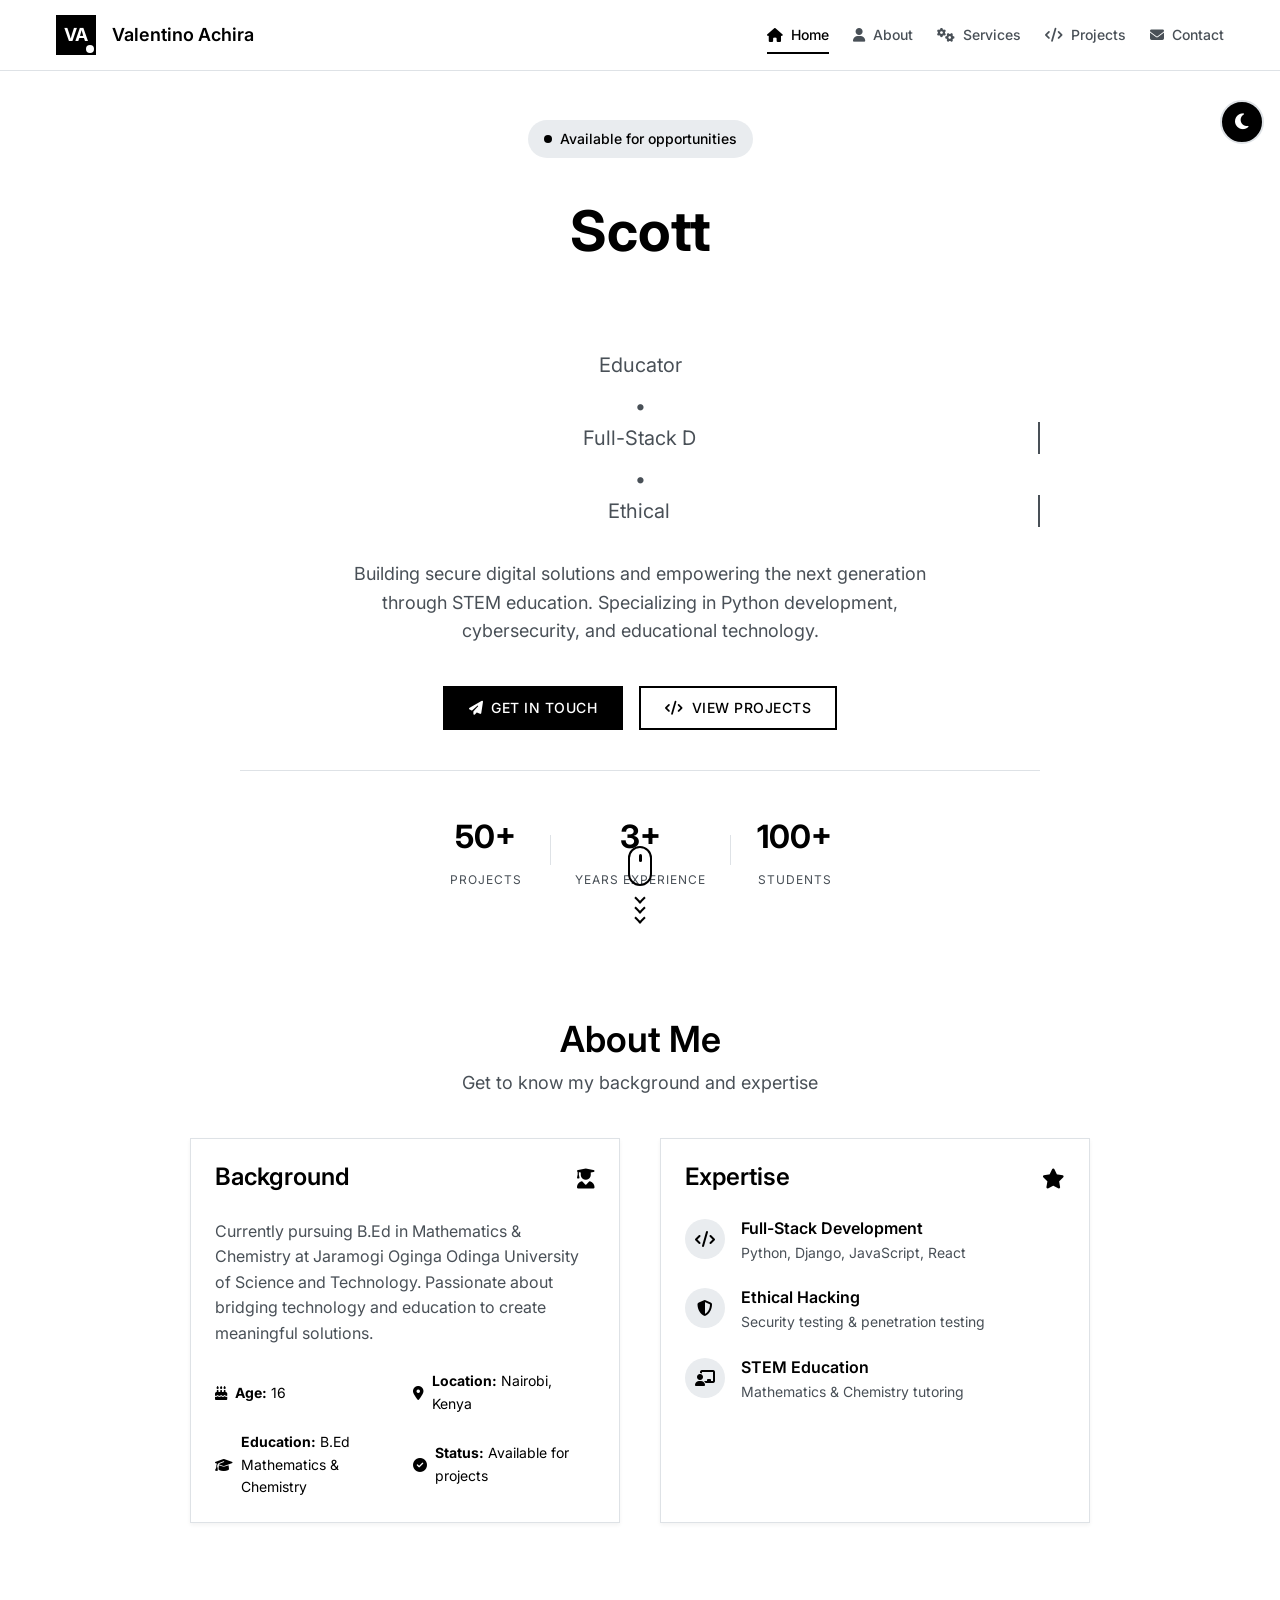
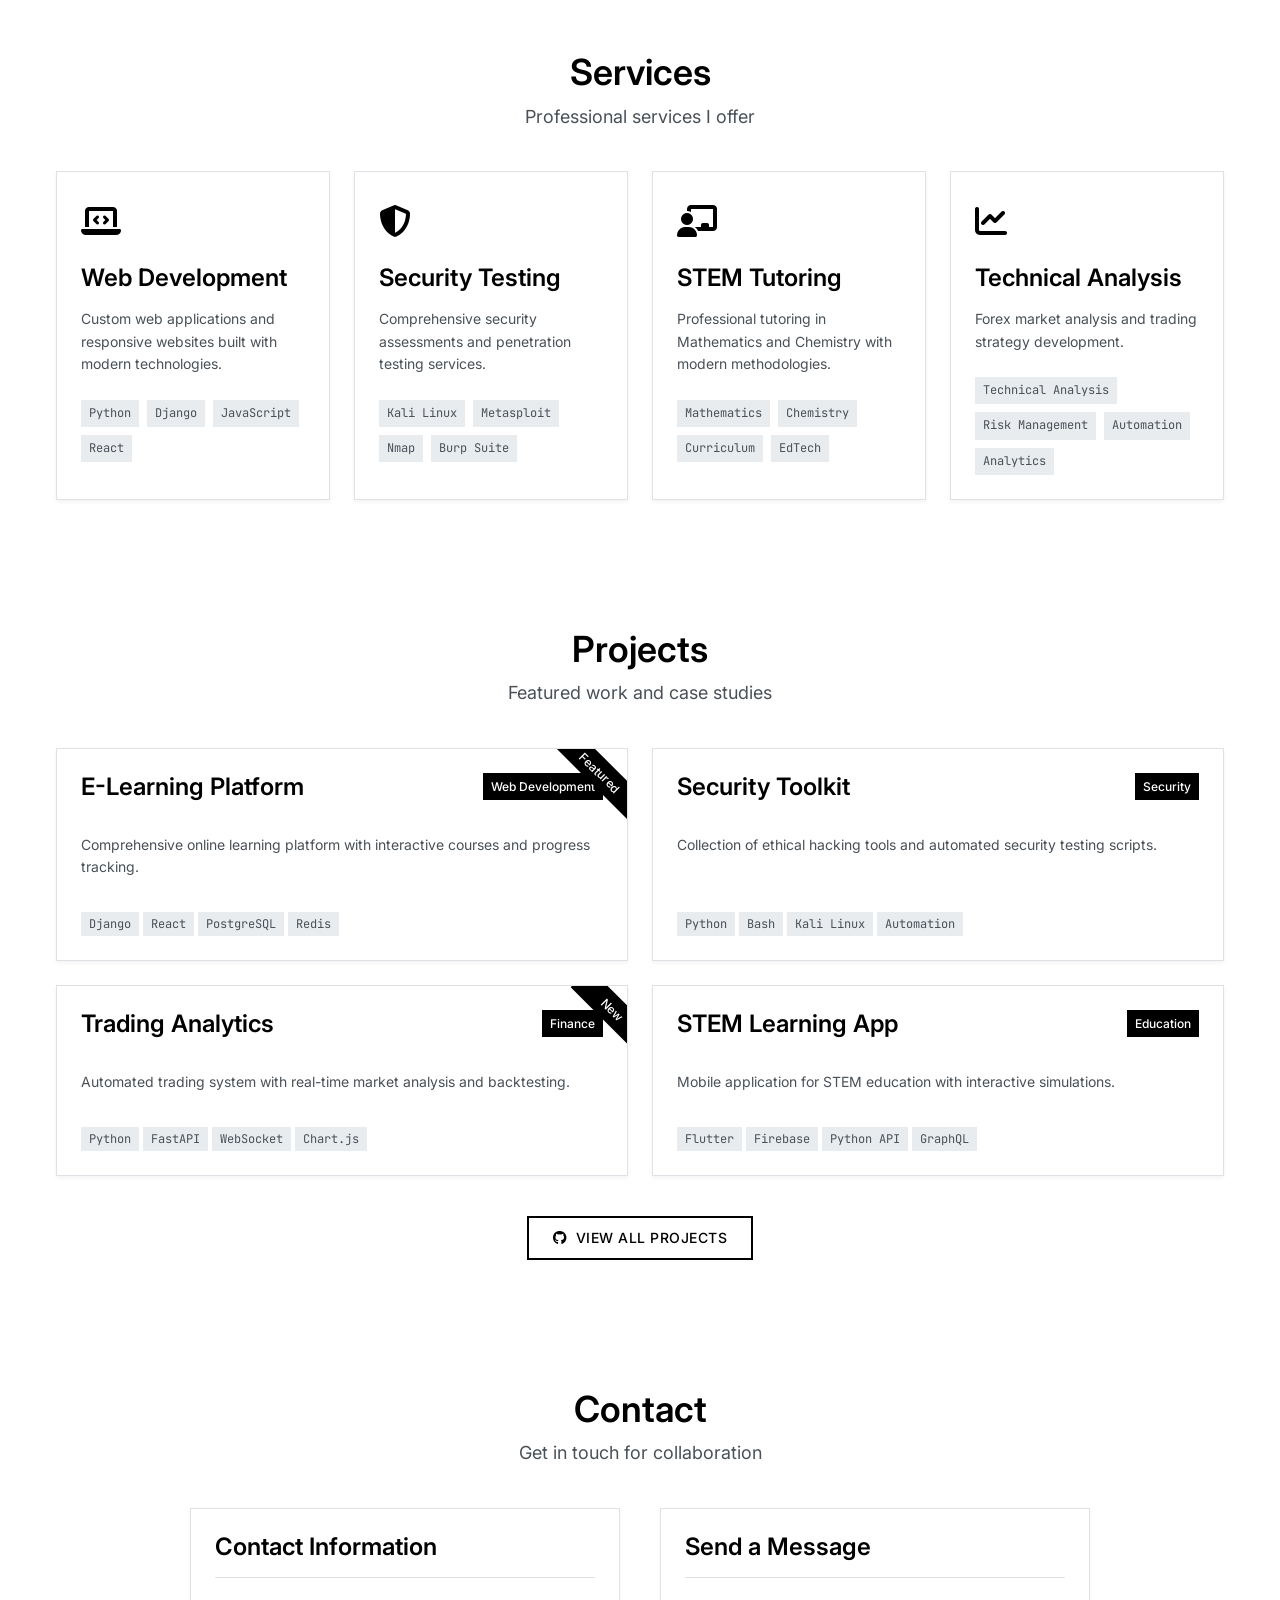
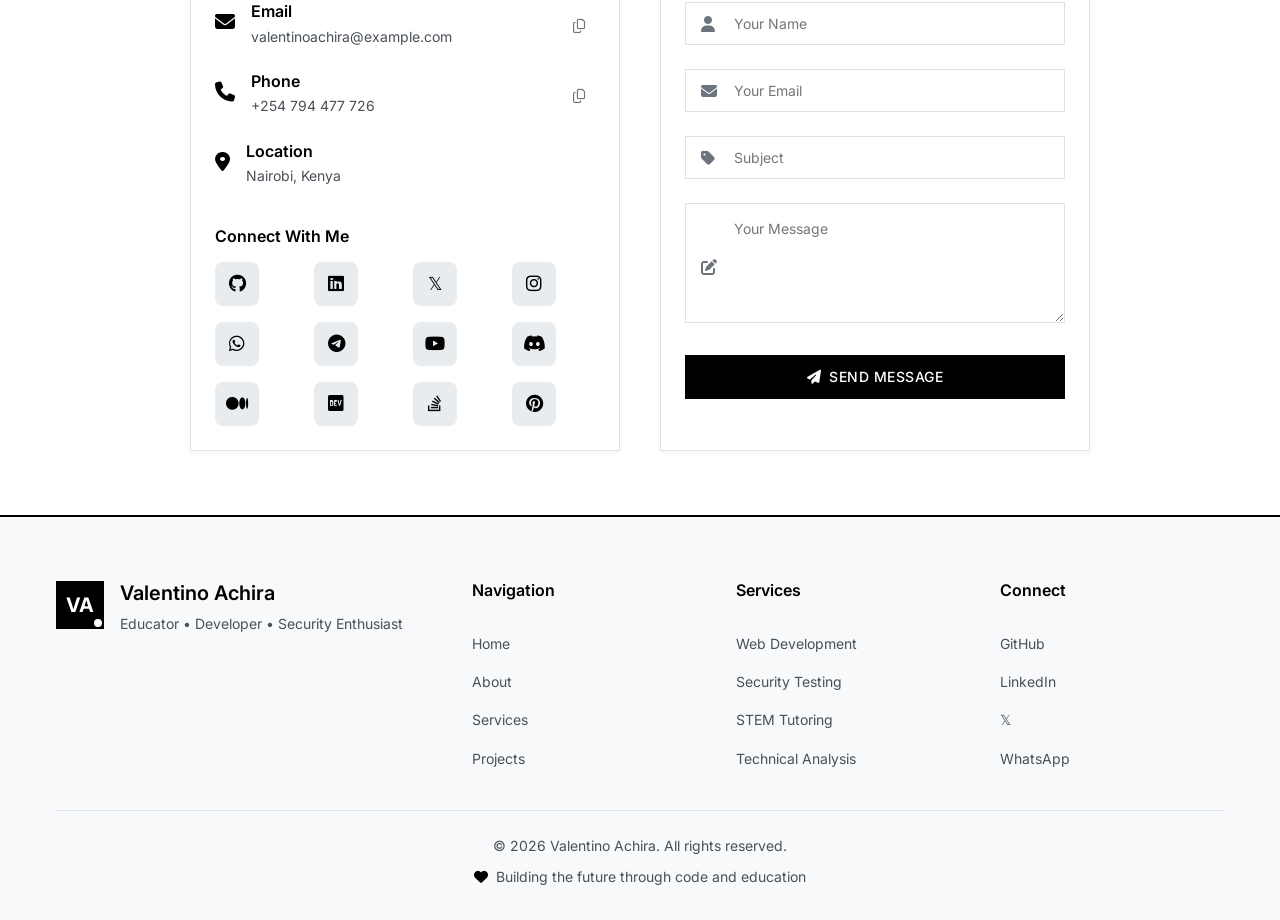
==== commit 6c916e4d: "Update print statement from 'Hello' to 'Goodbye'" ====
--- a/index.html
+++ b/index.html
@@ -1,165 +1,254 @@
-                        <!DOCTYPE html>
-<html lang="en">
+<!DOCTYPE html>
+<html lang="en" data-theme="light">
 <head>
     <meta charset="UTF-8">
-  <meta name="google-site-verification" content="w3dnISIlwYenOHYUSk-6CChOg8PP4HCPryKTeS-1Djk" />
     <meta name="viewport" content="width=device-width, initial-scale=1.0">
-    <title>Valentino Achira</title>
-    <link href="https://cdnjs.cloudflare.com/ajax/libs/font-awesome/6.4.0/css/all.min.css" rel="stylesheet">
-    <link href="https://fonts.googleapis.com/css2?family=Inter:wght@300;400;500;600;700;800&family=JetBrains+Mono:wght@400;500;600&display=swap" rel="stylesheet">
+    <title>Valentino Achira | Educator & Developer</title>
+    
+    <!-- Favicon -->
+    <link rel="icon" type="image/x-icon" href="data:image/svg+xml,<svg xmlns=%22http://www.w3.org/2000/svg%22 viewBox=%220 0 100 100%22><text y=%22.9em%22 font-size=%2290%22>VA</text></svg>">
+    <link rel="apple-touch-icon" sizes="180x180" href="data:image/svg+xml,<svg xmlns=%22http://www.w3.org/2000/svg%22 viewBox=%220 0 100 100%22><text y=%22.9em%22 font-size=%2290%22>VA</text></svg>">
+    
+    <!-- Meta tags for best SEO and mobile experience -->
+    <meta name="description" content="Valentino Achira - Educator, Full-Stack Developer & Ethical Hacker. Building secure digital solutions and empowering the next generation through STEM education.">
+    <meta name="keywords" content="Valentino Achira, Full-Stack Developer, Ethical Hacker, STEM Educator, Python, Django, JavaScript, Kenya">
+    <meta name="author" content="Valentino Achira">
+    <meta property="og:title" content="Valentino Achira | Educator & Developer">
+    <meta property="og:description" content="Educator, Full-Stack Developer & Ethical Hacker. Specializing in Python development, cybersecurity, and educational technology.">
+    <meta property="og:type" content="website">
+    <meta property="og:image" content="https://yourdomain.com/og-image.jpg">
+    <meta name="twitter:card" content="summary_large_image">
+    <meta name="twitter:title" content="Valentino Achira | Educator & Developer">
+    <meta name="twitter:description" content="Building secure digital solutions and empowering the next generation through STEM education.">
+    
+    <!-- Fonts -->
+    <link href="https://fonts.googleapis.com/css2?family=Inter:wght@300;400;500;600;700&family=JetBrains+Mono:wght@400;500&display=swap" rel="stylesheet">
+    <link rel="stylesheet" href="https://cdnjs.cloudflare.com/ajax/libs/font-awesome/6.4.0/css/all.min.css">
+    
+    <!-- CSS -->
     <link rel="stylesheet" href="styles.css">
-  <link rel="icon" type="image/png" href="favicon.png">
-  
+    
+    <!-- Preload critical resources -->
+    <link rel="preload" href="https://fonts.googleapis.com/css2?family=Inter:wght@300;400;500;600;700&family=JetBrains+Mono:wght@400;500&display=swap" as="style">
+    <link rel="preload" href="https://cdnjs.cloudflare.com/ajax/libs/font-awesome/6.4.0/css/all.min.css" as="style">
 </head>
 <body>
-    <!-- Navigation -->
-    <nav class="navbar" id="navbar">
-        <div class="nav-container">
-            <div class="nav-logo">
-                <span class="logo-text">VA</span>
-                <span class="logo-dot"></span>
-            </div>
-            <div class="nav-menu" id="nav-menu">
-                <a href="#home" class="nav-link">Home</a>
-                <a href="#about" class="nav-link">About</a>
-                <a href="#services" class="nav-link">Services</a>
-                <a href="#projects" class="nav-link">Projects</a>
-                <a href="#skills" class="nav-link">Skills</a>
-                <a href="#contact" class="nav-link">Contact</a>
-                <div class="theme-toggle" id="theme-toggle">
-                    <i class="fas fa-moon"></i>
-                </div>
-            </div>
-            <div class="hamburger" id="hamburger">
+    <!-- Loading Animation -->
+    <div class="loading-screen" id="loadingScreen">
+        <div class="loading-content">
+            <div class="loading-logo">
+                <span class="loading-text">VA</span>
+                <div class="loading-dot pulse"></div>
+            </div>
+            <div class="loading-bar">
+                <div class="loading-progress"></div>
+            </div>
+        </div>
+    </div>
+
+    <!-- Theme Toggle -->
+    <div class="theme-toggle-container">
+        <button class="theme-toggle" id="themeToggle" aria-label="Toggle theme">
+            <i class="fas fa-moon"></i>
+            <i class="fas fa-sun"></i>
+        </button>
+    </div>
+
+    <!-- Header -->
+    <header class="header">
+        <div class="container">
+            <nav class="navbar">
+                <div class="nav-brand">
+                    <span class="logo">
+                        <span class="logo-text">VA</span>
+                        <div class="logo-dot"></div>
+                    </span>
+                    <span class="brand-name">Valentino Achira</span>
+                </div>
+                
+                <div class="nav-menu">
+                    <a href="#home" class="nav-link active">
+                        <span class="nav-icon"><i class="fas fa-home"></i></span>
+                        <span class="nav-text">Home</span>
+                    </a>
+                    <a href="#about" class="nav-link">
+                        <span class="nav-icon"><i class="fas fa-user"></i></span>
+                        <span class="nav-text">About</span>
+                    </a>
+                    <a href="#services" class="nav-link">
+                        <span class="nav-icon"><i class="fas fa-cogs"></i></span>
+                        <span class="nav-text">Services</span>
+                    </a>
+                    <a href="#projects" class="nav-link">
+                        <span class="nav-icon"><i class="fas fa-code"></i></span>
+                        <span class="nav-text">Projects</span>
+                    </a>
+                    <a href="#contact" class="nav-link">
+                        <span class="nav-icon"><i class="fas fa-envelope"></i></span>
+                        <span class="nav-text">Contact</span>
+                    </a>
+                </div>
+                
+                <button class="menu-toggle" id="menuToggle" aria-label="Toggle menu">
+                    <span class="bar"></span>
+                    <span class="bar"></span>
+                    <span class="bar"></span>
+                </button>
+            </nav>
+        </div>
+    </header>
+
+    <!-- Hero Section -->
+    <section id="home" class="hero">
+        <div class="container">
+            <div class="hero-content">
+                <div class="hero-badge animate-fade-in">
+                    <span class="badge-dot pulse"></span>
+                    Available for opportunities
+                </div>
+                
+                <h1 class="hero-title animate-slide-up">
+                    <span class="line">Scott</span>
+                    <span class="line accent"></span>
+                </h1>
+                
+                <p class="hero-subtitle animate-slide-up" style="--delay: 0.1s">
+                    <span class="typing-text">Educator</span> • 
+                    <span class="typing-text">Full-Stack Developer</span> • 
+                    <span class="typing-text">Ethical Hacker</span>
+                </p>
+                
+                <p class="hero-description animate-slide-up" style="--delay: 0.2s">
+                    Building secure digital solutions and empowering the next generation through STEM education. 
+                    Specializing in Python development, cybersecurity, and educational technology.
+                </p>
+                
+                <div class="hero-actions animate-slide-up" style="--delay: 0.3s">
+                    <a href="#contact" class="btn btn-primary hover-lift">
+                        <i class="fas fa-paper-plane"></i>
+                        Get In Touch
+                    </a>
+                    <a href="https://github.com/valentino-scott" class="btn btn-secondary hover-lift">
+                        <i class="fas fa-code"></i>
+                        View Projects
+                    </a>
+                </div>
+                
+                <div class="hero-stats animate-fade-in" style="--delay: 0.4s">
+                    <div class="stat-item">
+                        <div class="stat-number count-animate" data-target="50">0</div>
+                        <div class="stat-label">Projects</div>
+                    </div>
+                    <div class="stat-divider"></div>
+                    <div class="stat-item">
+                        <div class="stat-number count-animate" data-target="3">0</div>
+                        <div class="stat-label">Years Experience</div>
+                    </div>
+                    <div class="stat-divider"></div>
+                    <div class="stat-item">
+                        <div class="stat-number count-animate" data-target="100">0</div>
+                        <div class="stat-label">Students</div>
+                    </div>
+                </div>
+            </div>
+        </div>
+        
+        <!-- Scroll Indicator -->
+        <div class="scroll-indicator" id="scrollIndicator">
+            <div class="mouse">
+                <div class="wheel"></div>
+            </div>
+            <div class="arrows">
                 <span></span>
                 <span></span>
                 <span></span>
             </div>
         </div>
-    </nav>
-
-    <!-- Hero Section -->
-    <section id="home" class="hero">
-        <div class="hero-bg">
-            <div class="grid-pattern"></div>
-            <div class="floating-elements">
-                <div class="floating-element"></div>
-                <div class="floating-element"></div>
-                <div class="floating-element"></div>
-            </div>
-        </div>
-        <div class="hero-content">
-            <div class="hero-badge">
-                <span class="status-dot"></span>
-                Available for opportunities
-            </div>
-            <h1 class="hero-title">
-                Hi, I'm <span class="gradient-text">Your Name</span>
-            </h1>
-            <p class="hero-subtitle">Educator • Full-Stack Developer • Ethical Hacker • Trader</p>
-            <p class="hero-description">
-                Building the future through code, education, and ethical security practices. 
-                Passionate about creating meaningful digital experiences and empowering others through STEM education.
-            </p>
-            <div class="hero-buttons">
-                <a href="#projects" class="btn btn-primary">
-                    <span>View My Work</span>
-                    <i class="fas fa-arrow-right"></i>
-                </a>
-                <a href="#contact" class="btn btn-secondary">
-                    <span>Let's Connect</span>
-                    <i class="fas fa-paper-plane"></i>
-                </a>
-            </div>
-            <div class="hero-stats">
-                <div class="stat">
-                    <span class="stat-number">50+</span>
-                    <span class="stat-label">Projects</span>
-                </div>
-                <div class="stat">
-                    <span class="stat-number">3+</span>
-                    <span class="stat-label">Years</span>
-                </div>
-                <div class="stat">
-                    <span class="stat-number">100+</span>
-                    <span class="stat-label">Students</span>
-                </div>
-            </div>
-        </div>
-        <div class="scroll-indicator">
-            <div class="scroll-text">Scroll to explore</div>
-            <div class="scroll-arrow"></div>
-        </div>
     </section>
 
     <!-- About Section -->
     <section id="about" class="about">
         <div class="container">
-            <div class="section-header">
-                <span class="section-tag">Get to know me</span>
+            <div class="section-header animate-fade-in">
                 <h2 class="section-title">About Me</h2>
-            </div>
-            <div class="about-content">
-                <div class="about-text">
-                    <div class="about-card">
-                        <h3>Valentino Achira <span class="age-badge">19</span></h3>
-                        <p class="title">Future-Forward Educator & Developer</p>
-                        <p class="bio">
-                            Currently pursuing B.Ed in Mathematics & Chemistry at Jaramogi Oginga Odinga University 
-                            of Science and Technology. I'm passionate about bridging the gap between technology and 
-                            education, creating solutions that matter, and inspiring the next generation of innovators.
-                        </p>
-                        <div class="highlights">
-                            <div class="highlight-item">
-                                <i class="fas fa-graduation-cap"></i>
-                                <span>STEM Education Advocate</span>
-                            </div>
-                            <div class="highlight-item">
+                <p class="section-subtitle">Get to know my background and expertise</p>
+            </div>
+            
+            <div class="about-grid">
+                <div class="about-card hover-lift">
+                    <div class="card-header">
+                        <h3 class="card-title">Background</h3>
+                        <div class="card-icon">
+                            <i class="fas fa-user-graduate"></i>
+                        </div>
+                    </div>
+                    <p class="card-content">
+                        Currently pursuing B.Ed in Mathematics & Chemistry at Jaramogi Oginga Odinga University 
+                        of Science and Technology. Passionate about bridging technology and education to create 
+                        meaningful solutions.
+                    </p>
+                    
+                    <div class="info-grid">
+                        <div class="info-item">
+                            <i class="fas fa-birthday-cake"></i>
+                            <div>
+                                <strong>Age:</strong> <span class="age-counter" data-target="19">0</span>
+                            </div>
+                        </div>
+                        <div class="info-item">
+                            <i class="fas fa-map-marker-alt"></i>
+                            <div>
+                                <strong>Location:</strong> Nairobi, Kenya
+                            </div>
+                        </div>
+                        <div class="info-item">
+                            <i class="fas fa-graduation-cap"></i>
+                            <div>
+                                <strong>Education:</strong> B.Ed Mathematics & Chemistry
+                            </div>
+                        </div>
+                        <div class="info-item">
+                            <i class="fas fa-check-circle"></i>
+                            <div>
+                                <strong>Status:</strong> Available for projects
+                            </div>
+                        </div>
+                    </div>
+                </div>
+                
+                <div class="about-card hover-lift">
+                    <div class="card-header">
+                        <h3 class="card-title">Expertise</h3>
+                        <div class="card-icon">
+                            <i class="fas fa-star"></i>
+                        </div>
+                    </div>
+                    <div class="expertise-list">
+                        <div class="expertise-item hover-grow">
+                            <div class="expertise-icon">
                                 <i class="fas fa-code"></i>
-                                <span>Full-Stack Developer</span>
-                            </div>
-                            <div class="highlight-item">
+                            </div>
+                            <div>
+                                <h4>Full-Stack Development</h4>
+                                <p>Python, Django, JavaScript, React</p>
+                            </div>
+                        </div>
+                        <div class="expertise-item hover-grow">
+                            <div class="expertise-icon">
                                 <i class="fas fa-shield-alt"></i>
-                                <span>Ethical Hacker</span>
-                            </div>
-                            <div class="highlight-item">
-                                <i class="fas fa-chart-line"></i>
-                                <span>Forex Trader</span>
-                            </div>
-                        </div>
-                    </div>
-                </div>
-                <div class="education-timeline">
-                    <h4>Education Journey</h4>
-                    <div class="timeline">
-                        <div class="timeline-item active">
-                            <div class="timeline-marker">
-                                <i class="fas fa-university"></i>
-                            </div>
-                            <div class="timeline-content">
-                                <h5>University - Degree</h5>
-                                <span class="timeline-date">2022 - Present</span>
-                                <p>Your course here</p>
-                            </div>
-                        </div>
-                        <div class="timeline-item">
-                            <div class="timeline-marker">
-                                <i class="fas fa-school"></i>
-                            </div>
-                            <div class="timeline-content">
-                                <h5>Secondary School</h5>
-                                <span class="timeline-date">2019 - 2021</span>
-                                <p>Level - Grade</p>
-                            </div>
-                        </div>
-                        <div class="timeline-item">
-                            <div class="timeline-marker">
-                                <i class="fas fa-book"></i>
-                            </div>
-                            <div class="timeline-content">
-                                <h5>Primary School</h5>
-                                <span class="timeline-date">2005 - 2018</span>
-                                <p>Foundation Education</p>
+                            </div>
+                            <div>
+                                <h4>Ethical Hacking</h4>
+                                <p>Security testing & penetration testing</p>
+                            </div>
+                        </div>
+                        <div class="expertise-item hover-grow">
+                            <div class="expertise-icon">
+                                <i class="fas fa-chalkboard-teacher"></i>
+                            </div>
+                            <div>
+                                <h4>STEM Education</h4>
+                                <p>Mathematics & Chemistry tutoring</p>
                             </div>
                         </div>
                     </div>
@@ -171,61 +260,110 @@
     <!-- Services Section -->
     <section id="services" class="services">
         <div class="container">
-            <div class="section-header">
-                <span class="section-tag">What I offer</span>
-                <h2 class="section-title">Services & Expertise</h2>
-            </div>
+            <div class="section-header animate-fade-in">
+                <h2 class="section-title">Services</h2>
+                <p class="section-subtitle">Professional services I offer</p>
+            </div>
+            
             <div class="services-grid">
-                <div class="service-card">
+                <div class="service-card hover-lift">
                     <div class="service-icon">
-                        <i class="fas fa-code"></i>
-                    </div>
-                    <h3>Full-Stack Development</h3>
-                    <p>Building robust web applications with Python, Django, JavaScript, and modern frameworks. From concept to deployment.</p>
+                        <i class="fas fa-laptop-code"></i>
+                    </div>
+                    <h3 class="service-title">Web Development</h3>
+                    <p class="service-description">
+                        Custom web applications and responsive websites built with modern technologies.
+                    </p>
                     <div class="service-tech">
-                        <span>Python</span>
-                        <span>Django</span>
-                        <span>JavaScript</span>
-                        <span>React</span>
-                    </div>
-                </div>
-                <div class="service-card">
+                        <span class="tech-tag">Python</span>
+                        <span class="tech-tag">Django</span>
+                        <span class="tech-tag">JavaScript</span>
+                        <span class="tech-tag">React</span>
+                    </div>
+                    <div class="service-hover">
+                        <div class="hover-icons">
+                            <a href="https://github.com/valentino-scott" class="hover-icon" title="GitHub">
+                                <i class="fab fa-github"></i>
+                            </a>
+                            <a href="#" class="hover-icon" title="Demo">
+                                <i class="fas fa-external-link-alt"></i>
+                            </a>
+                        </div>
+                    </div>
+                </div>
+                
+                <div class="service-card hover-lift">
                     <div class="service-icon">
-                        <i class="fas fa-shield-alt"></i>
-                    </div>
-                    <h3>Ethical Hacking</h3>
-                    <p>Comprehensive security assessments, penetration testing, and vulnerability analysis to protect your digital assets.</p>
+                        <i class="fas fa-shield-halved"></i>
+                    </div>
+                    <h3 class="service-title">Security Testing</h3>
+                    <p class="service-description">
+                        Comprehensive security assessments and penetration testing services.
+                    </p>
                     <div class="service-tech">
-                        <span>Kali Linux</span>
-                        <span>Metasploit</span>
-                        <span>Nmap</span>
-                        <span>Burp Suite</span>
-                    </div>
-                </div>
-                <div class="service-card">
+                        <span class="tech-tag">Kali Linux</span>
+                        <span class="tech-tag">Metasploit</span>
+                        <span class="tech-tag">Nmap</span>
+                        <span class="tech-tag">Burp Suite</span>
+                    </div>
+                    <div class="service-hover">
+                        <div class="hover-icons">
+                            <a href="https://github.com/valentino-scott" class="hover-icon" title="GitHub">
+                                <i class="fab fa-github"></i>
+                            </a>
+                        </div>
+                    </div>
+                </div>
+                
+                <div class="service-card hover-lift">
+                    <div class="service-icon">
+                        <i class="fas fa-chalkboard-teacher"></i>
+                    </div>
+                    <h3 class="service-title">STEM Tutoring</h3>
+                    <p class="service-description">
+                        Professional tutoring in Mathematics and Chemistry with modern methodologies.
+                    </p>
+                    <div class="service-tech">
+                        <span class="tech-tag">Mathematics</span>
+                        <span class="tech-tag">Chemistry</span>
+                        <span class="tech-tag">Curriculum</span>
+                        <span class="tech-tag">EdTech</span>
+                    </div>
+                    <div class="service-hover">
+                        <div class="hover-icons">
+                            <a href="#" class="hover-icon" title="Materials">
+                                <i class="fas fa-book"></i>
+                            </a>
+                            <a href="#" class="hover-icon" title="Schedule">
+                                <i class="fas fa-calendar"></i>
+                            </a>
+                        </div>
+                    </div>
+                </div>
+                
+                <div class="service-card hover-lift">
                     <div class="service-icon">
                         <i class="fas fa-chart-line"></i>
                     </div>
-                    <h3>Trading & Analytics</h3>
-                    <p>Forex trading strategies, market analysis, and automated trading systems with risk management protocols.</p>
+                    <h3 class="service-title">Technical Analysis</h3>
+                    <p class="service-description">
+                        Forex market analysis and trading strategy development.
+                    </p>
                     <div class="service-tech">
-                        <span>Technical Analysis</span>
-                        <span>Python Scripts</span>
-                        <span>Risk Management</span>
-                        <span>Automation</span>
-                    </div>
-                </div>
-                <div class="service-card">
-                    <div class="service-icon">
-                        <i class="fas fa-graduation-cap"></i>
-                    </div>
-                    <h3>STEM Education</h3>
-                    <p>Mathematics and Chemistry tutoring, curriculum development, and educational technology integration.</p>
-                    <div class="service-tech">
-                        <span>Mathematics</span>
-                        <span>Chemistry</span>
-                        <span>EdTech</span>
-                        <span>Mentoring</span>
+                        <span class="tech-tag">Technical Analysis</span>
+                        <span class="tech-tag">Risk Management</span>
+                        <span class="tech-tag">Automation</span>
+                        <span class="tech-tag">Analytics</span>
+                    </div>
+                    <div class="service-hover">
+                        <div class="hover-icons">
+                            <a href="https://github.com/valentino-scott" class="hover-icon" title="GitHub">
+                                <i class="fab fa-github"></i>
+                            </a>
+                            <a href="#" class="hover-icon" title="Demo">
+                                <i class="fas fa-chart-bar"></i>
+                            </a>
+                        </div>
                     </div>
                 </div>
             </div>
@@ -235,450 +373,334 @@
     <!-- Projects Section -->
     <section id="projects" class="projects">
         <div class="container">
-            <div class="section-header">
-                <span class="section-tag">My work</span>
-                <h2 class="section-title">Featured Projects</h2>
-            </div>
+            <div class="section-header animate-fade-in">
+                <h2 class="section-title">Projects</h2>
+                <p class="section-subtitle">Featured work and case studies</p>
+            </div>
+            
             <div class="projects-grid">
-                <div class="project-card">
-                    <div class="project-image">
-                        <div class="project-overlay">
-                            <div class="project-links">
-                                <a href="#" class="project-link">
-                                    <i class="fab fa-github"></i>
-                                </a>
-                                <a href="#" class="project-link">
-                                    <i class="fas fa-external-link-alt"></i>
-                                </a>
-                            </div>
-                        </div>
-                        <div class="project-icon">
-                            <i class="fab fa-twitter"></i>
-                        </div>
-                    </div>
-                    <div class="project-content">
-                        <h3>Social Media Platform</h3>
-                        <p>Full-featured social media application built with Django, featuring real-time messaging, post interactions, and user profiles.</p>
-                        <div class="project-tech">
-                            <span>Django</span>
-                            <span>Python</span>
-                            <span>JavaScript</span>
-                            <span>PostgreSQL</span>
-                        </div>
-                    </div>
-                </div>
-                <div class="project-card">
-                    <div class="project-image">
-                        <div class="project-overlay">
-                            <div class="project-links">
-                                <a href="#" class="project-link">
-                                    <i class="fab fa-github"></i>
-                                </a>
-                                <a href="#" class="project-link">
-                                    <i class="fas fa-external-link-alt"></i>
-                                </a>
-                            </div>
-                        </div>
-                        <div class="project-icon">
+                <div class="project-card hover-lift">
+                    <div class="project-header">
+                        <h3 class="project-title">E-Learning Platform</h3>
+                        <div class="project-category">Web Development</div>
+                    </div>
+                    <p class="project-description">
+                        Comprehensive online learning platform with interactive courses and progress tracking.
+                    </p>
+                    <div class="project-tech">
+                        <span class="tech-tag">Django</span>
+                        <span class="tech-tag">React</span>
+                        <span class="tech-tag">PostgreSQL</span>
+                        <span class="tech-tag">Redis</span>
+                    </div>
+                    <div class="project-hover">
+                        <div class="project-links">
+                            <a href="#" class="project-link" title="View on GitHub">
+                                <i class="fab fa-github"></i>
+                                <span>Code</span>
+                            </a>
+                            <a href="#" class="project-link" title="Live Demo">
+                                <i class="fas fa-external-link-alt"></i>
+                                <span>Live Demo</span>
+                            </a>
+                        </div>
+                    </div>
+                    <div class="project-ribbon">
+                        <span>Featured</span>
+                    </div>
+                </div>
+                
+                <div class="project-card hover-lift">
+                    <div class="project-header">
+                        <h3 class="project-title">Security Toolkit</h3>
+                        <div class="project-category">Security</div>
+                    </div>
+                    <p class="project-description">
+                        Collection of ethical hacking tools and automated security testing scripts.
+                    </p>
+                    <div class="project-tech">
+                        <span class="tech-tag">Python</span>
+                        <span class="tech-tag">Bash</span>
+                        <span class="tech-tag">Kali Linux</span>
+                        <span class="tech-tag">Automation</span>
+                    </div>
+                    <div class="project-hover">
+                        <div class="project-links">
+                            <a href="https://github.com/valentino-scott" class="project-link" title="View on GitHub">
+                                <i class="fab fa-github"></i>
+                                <span>Code</span>
+                            </a>
+                        </div>
+                    </div>
+                </div>
+                
+                <div class="project-card hover-lift">
+                    <div class="project-header">
+                        <h3 class="project-title">Trading Analytics</h3>
+                        <div class="project-category">Finance</div>
+                    </div>
+                    <p class="project-description">
+                        Automated trading system with real-time market analysis and backtesting.
+                    </p>
+                    <div class="project-tech">
+                        <span class="tech-tag">Python</span>
+                        <span class="tech-tag">FastAPI</span>
+                        <span class="tech-tag">WebSocket</span>
+                        <span class="tech-tag">Chart.js</span>
+                    </div>
+                    <div class="project-hover">
+                        <div class="project-links">
+                            <a href="https://github.com/valentino-scott" class="project-link" title="View on GitHub">
+                                <i class="fab fa-github"></i>
+                                <span>Code</span>
+                            </a>
+                            <a href="#" class="project-link" title="Live Demo">
+                                <i class="fas fa-external-link-alt"></i>
+                                <span>Demo</span>
+                            </a>
+                        </div>
+                    </div>
+                    <div class="project-ribbon">
+                        <span>New</span>
+                    </div>
+                </div>
+                
+                <div class="project-card hover-lift">
+                    <div class="project-header">
+                        <h3 class="project-title">STEM Learning App</h3>
+                        <div class="project-category">Education</div>
+                    </div>
+                    <p class="project-description">
+                        Mobile application for STEM education with interactive simulations.
+                    </p>
+                    <div class="project-tech">
+                        <span class="tech-tag">Flutter</span>
+                        <span class="tech-tag">Firebase</span>
+                        <span class="tech-tag">Python API</span>
+                        <span class="tech-tag">GraphQL</span>
+                    </div>
+                    <div class="project-hover">
+                        <div class="project-links">
+                            <a href="https://github.com/valentino-scott" class="project-link" title="View on GitHub">
+                                <i class="fab fa-github"></i>
+                                <span>Code</span>
+                            </a>
+                            <a href="#" class="project-link" title="App Store">
+                                <i class="fab fa-app-store"></i>
+                                <span>App Store</span>
+                            </a>
+                        </div>
+                    </div>
+                </div>
+            </div>
+            
+            <div class="projects-cta animate-fade-in">
+                <a href="#" class="btn btn-secondary hover-lift">
+                    <i class="fab fa-github"></i>
+                    View All Projects
+                </a>
+            </div>
+        </div>
+    </section>
+
+   <!-- Contact Section -->
+<section id="contact" class="contact">
+    <div class="container">
+        <div class="section-header animate-fade-in">
+            <h2 class="section-title">Contact</h2>
+            <p class="section-subtitle">Get in touch for collaboration</p>
+        </div>
+        
+        <div class="contact-grid">
+            <div class="contact-info hover-lift">
+                <h3 class="contact-title">Contact Information</h3>
+                
+                <div class="contact-details">
+                    <div class="contact-item hover-grow">
+                        <div class="contact-icon">
                             <i class="fas fa-envelope"></i>
                         </div>
-                    </div>
-                    <div class="project-content">
-                        <h3>Email Template System</h3>
-                        <p>Responsive HTML email templates with automated delivery system for educational institutions and student communications.</p>
-                        <div class="project-tech">
-                            <span>HTML</span>
-                            <span>CSS</span>
-                            <span>Python</span>
-                            <span>SMTP</span>
-                        </div>
-                    </div>
-                </div>
-                <div class="project-card">
-                    <div class="project-image">
-                        <div class="project-overlay">
-                            <div class="project-links">
-                                <a href="#" class="project-link">
-                                    <i class="fab fa-github"></i>
-                                </a>
-                                <a href="#" class="project-link">
-                                    <i class="fas fa-book"></i>
-                                </a>
-                            </div>
-                        </div>
-                        <div class="project-icon">
-                            <i class="fas fa-search"></i>
-                        </div>
-                    </div>
-                    <div class="project-content">
-                        <h3>Security Testing Suite</h3>
-                        <p>Collection of ethical hacking tools and scripts for reconnaissance, vulnerability assessment, and penetration testing.</p>
-                        <div class="project-tech">
-                            <span>Python</span>
-                            <span>Bash</span>
-                            <span>Kali Linux</span>
-                            <span>Nmap</span>
-                        </div>
-                    </div>
-                </div>
-                <div class="project-card">
-                    <div class="project-image">
-                        <div class="project-overlay">
-                            <div class="project-links">
-                                <a href="#" class="project-link">
-                                    <i class="fab fa-github"></i>
-                                </a>
-                                <a href="#" class="project-link">
-                                    <i class="fas fa-chart-bar"></i>
-                                </a>
-                            </div>
-                        </div>
-                        <div class="project-icon">
-                            <i class="fas fa-robot"></i>
-                        </div>
-                    </div>
-                    <div class="project-content">
-                        <h3>Trading Bot & Analytics</h3>
-                        <p>Automated forex trading system with backtesting capabilities, risk management, and performance analytics dashboard.</p>
-                        <div class="project-tech">
-                            <span>Python</span>
-                            <span>Pandas</span>
-                            <span>NumPy</span>
-                            <span>API Integration</span>
-                        </div>
-                    </div>
-                </div>
-            </div>
-        </div>
-    </section>
-
-    <!-- Skills Section -->
-    <section id="skills" class="skills">
-        <div class="container">
-            <div class="section-header">
-                <span class="section-tag">My expertise</span>
-                <h2 class="section-title">Skills & Technologies</h2>
-            </div>
-            <div class="skills-content">
-                <div class="skills-categories">
-                    <div class="skill-category">
-                        <h4><i class="fas fa-code"></i> Programming</h4>
-                        <div class="skill-items">
-                            <div class="skill-item">
-                                <span class="skill-name">Python</span>
-                                <div class="skill-bar">
-                                    <div class="skill-progress" data-width="90"></div>
-                                </div>
-                                <span class="skill-percentage">90%</span>
-                            </div>
-                            <div class="skill-item">
-                                <span class="skill-name">Django</span>
-                                <div class="skill-bar">
-                                    <div class="skill-progress" data-width="85"></div>
-                                </div>
-                                <span class="skill-percentage">85%</span>
-                            </div>
-                            <div class="skill-item">
-                                <span class="skill-name">JavaScript</span>
-                                <div class="skill-bar">
-                                    <div class="skill-progress" data-width="80"></div>
-                                </div>
-                                <span class="skill-percentage">80%</span>
-                            </div>
-                            <div class="skill-item">
-                                <span class="skill-name">HTML/CSS</span>
-                                <div class="skill-bar">
-                                    <div class="skill-progress" data-width="88"></div>
-                                </div>
-                                <span class="skill-percentage">88%</span>
-                            </div>
-                        </div>
-                    </div>
-                    <div class="skill-category">
-                        <h4><i class="fas fa-shield-alt"></i> Security</h4>
-                        <div class="skill-items">
-                            <div class="skill-item">
-                                <span class="skill-name">Ethical Hacking</span>
-                                <div class="skill-bar">
-                                    <div class="skill-progress" data-width="75"></div>
-                                </div>
-                                <span class="skill-percentage">75%</span>
-                            </div>
-                            <div class="skill-item">
-                                <span class="skill-name">Linux/Kali</span>
-                                <div class="skill-bar">
-                                    <div class="skill-progress" data-width="80"></div>
-                                </div>
-                                <span class="skill-percentage">80%</span>
-                            </div>
-                            <div class="skill-item">
-                                <span class="skill-name">Penetration Testing</span>
-                                <div class="skill-bar">
-                                    <div class="skill-progress" data-width="70"></div>
-                                </div>
-                                <span class="skill-percentage">70%</span>
-                            </div>
-                        </div>
-                    </div>
-                    <div class="skill-category">
-                        <h4><i class="fas fa-graduation-cap"></i> Education</h4>
-                        <div class="skill-items">
-                            <div class="skill-item">
-                                <span class="skill-name">Mathematics</span>
-                                <div class="skill-bar">
-                                    <div class="skill-progress" data-width="95"></div>
-                                </div>
-                                <span class="skill-percentage">95%</span>
-                            </div>
-                            <div class="skill-item">
-                                <span class="skill-name">Chemistry</span>
-                                <div class="skill-bar">
-                                    <div class="skill-progress" data-width="92"></div>
-                                </div>
-                                <span class="skill-percentage">92%</span>
-                            </div>
-                            <div class="skill-item">
-                                <span class="skill-name">Forex Trading</span>
-                                <div class="skill-bar">
-                                    <div class="skill-progress" data-width="70"></div>
-                                </div>
-                                <span class="skill-percentage">70%</span>
-                            </div>
-                        </div>
-                    </div>
-                </div>
-                <div class="skills-sidebar">
-                    <div class="terminal-widget">
-                        <div class="terminal-header">
-                            <div class="terminal-buttons">
-                                <span class="terminal-button red"></span>
-                                <span class="terminal-button yellow"></span>
-                                <span class="terminal-button green"></span>
-                            </div>
-                            <span class="terminal-title">username@terminal</span>
-                        </div>
-                        <div class="terminal-body">
-                            <div class="terminal-line">
-                                <span class="terminal-prompt">$</span>
-                                <span class="terminal-command">whoami</span>
-                            </div>
-                            <div class="terminal-output">username</div>
-                            <div class="terminal-line">
-                                <span class="terminal-prompt">$</span>
-                                <span class="terminal-command">date</span>
-                            </div>
-                            <div class="terminal-output" id="current-date"></div>
-                            <div class="terminal-line">
-                                <span class="terminal-prompt">$</span>
-                                <span class="terminal-command">status</span>
-                            </div>
-                            <div class="terminal-output">
-                                <span class="status-online">● Online</span> - Ready to code!
-                            </div>
-                        </div>
-                    </div>
-                    <div class="quote-widget">
-                        <i class="fas fa-quote-left"></i>
-                        <p id="rotating-quote">Code is poetry written in logic.</p>
-                        <span class="quote-author">- Developer Wisdom</span>
-                    </div>
-                </div>
-            </div>
-        </div>
-    </section>
-
-    <!-- Contact Section -->
-    <section id="contact" class="contact">
-        <div class="container">
-            <div class="section-header">
-                <span class="section-tag">Let's work together</span>
-                <h2 class="section-title">Get In Touch</h2>
-            </div>
-            <div class="contact-content">
-                <div class="contact-info">
-                    <div class="contact-card">
-                        <h3>Let's Create Something Amazing</h3>
-                        <p>I'm always excited to work on new projects, collaborate with fellow developers, or discuss opportunities in education and technology.</p>
-                        
-                        <div class="contact-methods">
-                            <div class="contact-method">
-                                <div class="contact-icon">
-                                    <i class="fas fa-envelope"></i>
-                                </div>
-                                <div class="contact-details">
-                                    <h4>Email</h4>
-                                    <p>yourname@example.com</p>
-                                </div>
-                            </div>
-                            <div class="contact-method">
-                                <div class="contact-icon">
-                                    <i class="fas fa-map-marker-alt"></i>
-                                </div>
-                                <div class="contact-details">
-                                    <h4>Location</h4>
-                                    <p>Country, City</p>
-                                </div>
-                            </div>
-                            <div class="contact-method">
-                                <div class="contact-icon">
-                                    <i class="fas fa-clock"></i>
-                                </div>
-                                <div class="contact-details">
-                                    <h4>Response Time</h4>
-                                    <p>Within 24 hours</p>
-                                </div>
-                            </div>
-                        </div>
-
-                        <div class="social-links">
-                            <a href="#" class="social-link github">
-                                <i class="fab fa-github"></i>
-                                <span>GitHub</span>
-                            </a>
-                            <a href="#" class="social-link linkedin">
-                                <i class="fab fa-linkedin"></i>
-                                <span>LinkedIn</span>
-                            </a>
-                            <a href="#" class="social-link instagram">
-                                <i class="fab fa-instagram"></i>
-                                <span>Instagram</span>
-                            </a>
-                            <a href="#" class="social-link email">
-                                <i class="fas fa-envelope"></i>
-                                <span>Email</span>
-                            </a>
-                        </div>
-                    </div>
-                </div>
-                
-               <form class="contact-form" id="contact-form" name="contact" method="POST" data-netlify="true">
-  <input type="hidden" name="form-name" value="contact">
-
-  <div class="form-header">
-    <h4>Send me a message</h4>
-    <p>Fill out the form below and I'll get back to you soon!</p>
-  </div>
-  
-  <div class="form-row">
-    <div class="form-group">
-      <label for="name">Name</label>
-      <input type="text" id="name" name="name" required>
+                        <div class="contact-text">
+                            <h4>Email</h4>
+                            <p class="copy-text" data-text="valentinoachira@example.com">valentinoachira@example.com</p>
+                        </div>
+                        <button class="copy-btn" data-clipboard="valentinoachira@example.com" title="Copy email">
+                            <i class="far fa-copy"></i>
+                        </button>
+                    </div>
+                    
+                    <div class="contact-item hover-grow">
+                        <div class="contact-icon">
+                            <i class="fas fa-phone"></i>
+                        </div>
+                        <div class="contact-text">
+                            <h4>Phone</h4>
+                            <p class="copy-text" data-text="+254794477726">+254 794 477 726</p>
+                        </div>
+                        <button class="copy-btn" data-clipboard="+254794477726" title="Copy phone number">
+                            <i class="far fa-copy"></i>
+                        </button>
+                    </div>
+                    
+                    <div class="contact-item hover-grow">
+                        <div class="contact-icon">
+                            <i class="fas fa-map-marker-alt"></i>
+                        </div>
+                        <div class="contact-text">
+                            <h4>Location</h4>
+                            <p>Nairobi, Kenya</p>
+                        </div>
+                    </div>
+                </div>
+                
+                <div class="contact-social">
+                    <h4>Connect With Me</h4>
+                    <div class="social-icons">
+                        <a href="https://github.com/valentino-scott" class="social-icon" title="GitHub" target="_blank" rel="noopener noreferrer">
+                            <i class="fab fa-github"></i>
+                        </a>
+                        <a href="https://www.linkedin.com/in/valentinoachira" class="social-icon" title="LinkedIn" target="_blank" rel="noopener noreferrer">
+                            <i class="fab fa-linkedin"></i>
+                        </a>
+                       <a href="https://x.com/valentinoachira" class="social-icon social-x" title="X" target="_blank" rel="noopener noreferrer">
+    <span class="x-symbol">𝕏</span>
+</a>
+                        <a href="https://www.instagram.com/valentinoachira" class="social-icon" title="Instagram" target="_blank" rel="noopener noreferrer">
+                            <i class="fab fa-instagram"></i>
+                        </a>
+                       
+                        <a href="https://wa.me/254794477726" class="social-icon" title="WhatsApp" target="_blank" rel="noopener noreferrer">
+                            <i class="fab fa-whatsapp"></i>
+                        </a>
+                        <a href="https://t.me/valentinoachira" class="social-icon" title="Telegram" target="_blank" rel="noopener noreferrer">
+                            <i class="fab fa-telegram"></i>
+                        </a>
+                        <a href="https://www.youtube.com/@valentinoachira" class="social-icon" title="YouTube" target="_blank" rel="noopener noreferrer">
+                            <i class="fab fa-youtube"></i>
+                        </a>
+                      
+                        <a href="https://discord.gg/valentinoachira" class="social-icon" title="Discord" target="_blank" rel="noopener noreferrer">
+                            <i class="fab fa-discord"></i>
+                        </a>
+                        <a href="https://medium.com/@valentinoachira" class="social-icon" title="Medium" target="_blank" rel="noopener noreferrer">
+                            <i class="fab fa-medium"></i>
+                        </a>
+                        <a href="https://dev.to/valentinoachira" class="social-icon" title="Dev.to" target="_blank" rel="noopener noreferrer">
+                            <i class="fab fa-dev"></i>
+                        </a>
+                        <a href="https://stackoverflow.com/users/valentinoachira" class="social-icon" title="Stack Overflow" target="_blank" rel="noopener noreferrer">
+                            <i class="fab fa-stack-overflow"></i>
+                        </a>
+                        <a href="https://www.pinterest.com/valentinoachira" class="social-icon" title="Pinterest" target="_blank" rel="noopener noreferrer">
+                            <i class="fab fa-pinterest"></i>
+                        </a>
+                      
+                    
+                    </div>
+                </div>
+            </div>
+            
+            <div class="contact-form hover-lift">
+                <h3 class="form-title">Send a Message</h3>
+                
+                <form id="contactForm">
+                    <div class="form-group">
+                        <div class="input-icon">
+                            <i class="fas fa-user"></i>
+                            <input type="text" placeholder="Your Name" required>
+                        </div>
+                    </div>
+                    
+                    <div class="form-group">
+                        <div class="input-icon">
+                            <i class="fas fa-envelope"></i>
+                            <input type="email" placeholder="Your Email" required>
+                        </div>
+                    </div>
+                    
+                    <div class="form-group">
+                        <div class="input-icon">
+                            <i class="fas fa-tag"></i>
+                            <input type="text" placeholder="Subject" required>
+                        </div>
+                    </div>
+                    
+                    <div class="form-group">
+                        <div class="input-icon">
+                            <i class="fas fa-edit"></i>
+                            <textarea placeholder="Your Message" rows="5" required></textarea>
+                        </div>
+                    </div>
+                    
+                    <button type="submit" class="btn btn-primary hover-lift">
+                        <i class="fas fa-paper-plane"></i>
+                        Send Message
+                    </button>
+                </form>
+            </div>
+        </div>
     </div>
-    <div class="form-group">
-      <label for="email">Email</label>
-      <input type="email" id="email" name="email" required>
-    </div>
-  </div>
-  
-  <div class="form-group">
-    <label for="subject">Subject</label>
-    <input type="text" id="subject" name="subject" required>
-  </div>
-  
-  <div class="form-group">
-    <label for="message">Message</label>
-    <textarea id="message" name="message" rows="6" required></textarea>
-  </div>
-  
-  <button type="submit" class="btn btn-primary">
-    <span>Send Message</span>
-    <i class="fas fa-paper-plane"></i>
-  </button>
-</form>
-
-
-            </div>
-        </div>
-    </section>
-
-    <!-- Modern Footer -->
+</section>
+    <!-- Footer -->
     <footer class="footer">
-        <div class="footer-bg">
-            <div class="footer-pattern"></div>
-        </div>
         <div class="container">
             <div class="footer-content">
-                <div class="footer-main">
-                    <div class="footer-brand">
-                        <div class="footer-logo">
-                            <span class="logo-text">VA</span>
-                            <span class="logo-dot"></span>
-                        </div>
+                <div class="footer-brand">
+                    <span class="logo logo-animate">
+                        <span class="logo-text">VA</span>
+                        <div class="logo-dot pulse"></div>
+                    </span>
+                    <div class="footer-info">
                         <h3>Valentino Achira</h3>
-                        <p>Building the future through code, education, and ethical security practices.</p>
-                        <div class="footer-social">
-                            <a href="#" class="footer-social-link">
-                                <i class="fab fa-github"></i>
-                            </a>
-                            <a href="#" class="footer-social-link">
-                                <i class="fab fa-linkedin"></i>
-                            </a>
-                            <a href="#" class="footer-social-link">
-                                <i class="fab fa-instagram"></i>
-                            </a>
-                            <a href="#" class="footer-social-link">
-                                <i class="fas fa-envelope"></i>
-                            </a>
-                        </div>
-                    </div>
-                    
-                    <div class="footer-links">
-                        <div class="footer-column">
-                            <h4>Navigation</h4>
-                            <ul>
-                                <li><a href="#home">Home</a></li>
-                                <li><a href="#about">About</a></li>
-                                <li><a href="#services">Services</a></li>
-                                <li><a href="#projects">Projects</a></li>
-                            </ul>
-                        </div>
-                        <div class="footer-column">
-                            <h4>Services</h4>
-                            <ul>
-                                <li><a href="#services">Web Development</a></li>
-                                <li><a href="#services">Ethical Hacking</a></li>
-                                <li><a href="#services">STEM Education</a></li>
-                                <li><a href="#services">Trading Analytics</a></li>
-                            </ul>
-                        </div>
-                        <div class="footer-column">
-                            <h4>Contact</h4>
-                            <ul>
-                                <li><a href="#contact">Get in Touch</a></li>
-                                <li><a href="#">Email Me</a></li>
-                                <li><a href="#" id="download-cv">Download CV</a></li>
-                                <li><a href="#" id="hacker-mode">🔐 Hacker Mode</a></li>
-                            </ul>
-                        </div>
-                    </div>
-                </div>
-                
-                <div class="footer-bottom">
-                    <div class="footer-bottom-left">
-                        <p>&copy; 2024 Your Name. All rights reserved.</p>
-                        <p>Crafted with <i class="fas fa-heart"></i> and lots of <i class="fas fa-coffee"></i></p>
-                    </div>
-                    <div class="footer-bottom-right">
-                        <div class="footer-status">
-                            <span class="status-indicator"></span>
-                            <span>Currently available for projects</span>
-                        </div>
-                        <div class="footer-theme">
-                            <button class="theme-btn" id="footer-theme-toggle">
-                                <i class="fas fa-palette"></i>
-                                <span>Theme</span>
-                            </button>
-                        </div>
-                    </div>
-                </div>
+                        <p>Educator • Developer • Security Enthusiast</p>
+                    </div>
+                </div>
+                
+                <!-- In the Footer section -->
+<div class="footer-links">
+    <div class="footer-column">
+        <h4>Navigation</h4>
+        <a href="#home" class="hover-underline">Home</a>
+        <a href="#about" class="hover-underline">About</a>
+        <a href="#services" class="hover-underline">Services</a>
+        <a href="#projects" class="hover-underline">Projects</a>
+    </div>
+    
+    <div class="footer-column">
+        <h4>Services</h4>
+        <a href="#services" class="hover-underline">Web Development</a>
+        <a href="#services" class="hover-underline">Security Testing</a>
+        <a href="#services" class="hover-underline">STEM Tutoring</a>
+        <a href="#services" class="hover-underline">Technical Analysis</a>
+    </div>
+    
+    <div class="footer-column">
+        <h4>Connect</h4>
+        <a href="https://github.com/valentino-scott" class="hover-underline" target="_blank" rel="noopener noreferrer">GitHub</a>
+        <a href="#" class="hover-underline" target="_blank" rel="noopener noreferrer">LinkedIn</a>
+        <a href="https://x.com/valentinoachira" class="hover-underline" target="_blank" rel="noopener noreferrer">𝕏</a>
+        <a href="https://wa.me/254794477726" class="hover-underline" target="_blank" rel="noopener noreferrer">WhatsApp</a>
+    </div>
+</div>
+            </div>
+            
+            <div class="footer-bottom">
+                <p>&copy; <span id="current-year">2024</span> Valentino Achira. All rights reserved.</p>
+                <p class="footer-note">
+                    <i class="fas fa-heart pulse"></i> Building the future through code and education
+                </p>
             </div>
         </div>
     </footer>
+
+    <!-- Back to Top -->
+    <button id="backToTop" class="back-to-top" aria-label="Back to top">
+        <i class="fas fa-chevron-up"></i>
+    </button>
+
+    <!-- Notification Toast -->
+    <div id="toast" class="toast"></div>
 
     <script src="script.js"></script>
 </body>
 </html>
-
-    <script src="script.js"></script>
-</body>
-</html>
--- a/styles.css
+++ b/styles.css
@@ -1,1535 +1,11 @@
-/* Reset and Base Styles */
+/* ===== CSS RESET & PERFORMANCE OPTIMIZATION ===== */
 * {
     margin: 0;
     padding: 0;
     box-sizing: border-box;
 }
 
-:root {
-    /* Colors */
-    --primary-color: #6366f1;
-    --primary-dark: #4f46e5;
-    --secondary-color: #06b6d4;
-    --accent-color: #f59e0b;
-    --success-color: #10b981;
-    --danger-color: #ef4444;
-    
-    /* Backgrounds */
-    --bg-primary: #ffffff;
-    --bg-secondary: #f8fafc;
-    --bg-tertiary: #f1f5f9;
-    --bg-dark: #0f172a;
-    --bg-card: #ffffff;
-    
-    /* Text Colors */
-    --text-primary: #1e293b;
-    --text-secondary: #64748b;
-    --text-muted: #94a3b8;
-    --text-light: #ffffff;
-    
-    /* Borders */
-    --border-color: #e2e8f0;
-    --border-light: #f1f5f9;
-    
-    /* Shadows */
-    --shadow-sm: 0 1px 2px 0 rgb(0 0 0 / 0.05);
-    --shadow-md: 0 4px 6px -1px rgb(0 0 0 / 0.1), 0 2px 4px -2px rgb(0 0 0 / 0.1);
-    --shadow-lg: 0 10px 15px -3px rgb(0 0 0 / 0.1), 0 4px 6px -4px rgb(0 0 0 / 0.1);
-    --shadow-xl: 0 20px 25px -5px rgb(0 0 0 / 0.1), 0 8px 10px -6px rgb(0 0 0 / 0.1);
-    
-    /* Spacing */
-    --spacing-xs: 0.5rem;
-    --spacing-sm: 1rem;
-    --spacing-md: 1.5rem;
-    --spacing-lg: 2rem;
-    --spacing-xl: 3rem;
-    --spacing-2xl: 4rem;
-    
-    /* Typography */
-    --font-primary: 'Inter', sans-serif;
-    --font-mono: 'JetBrains Mono', monospace;
-    
-    /* Transitions */
-    --transition-fast: 0.15s ease;
-    --transition-normal: 0.3s ease;
-    --transition-slow: 0.5s ease;
-    
-    /* Border Radius */
-    --radius-sm: 0.375rem;
-    --radius-md: 0.5rem;
-    --radius-lg: 0.75rem;
-    --radius-xl: 1rem;
-    --radius-2xl: 1.5rem;
-}
-
-/* Dark Theme */
-[data-theme="dark"] {
-    --bg-primary: #0f172a;
-    --bg-secondary: #1e293b;
-    --bg-tertiary: #334155;
-    --bg-card: #1e293b;
-    --text-primary: #f8fafc;
-    --text-secondary: #cbd5e1;
-    --text-muted: #64748b;
-    --border-color: #334155;
-    --border-light: #475569;
-}
-
-/* Base Styles */
-html {
-    scroll-behavior: smooth;
-}
-
-
-body {
-    font-family: var(--font-primary);
-    line-height: 1.6;
-    color: var(--text-primary);
-    background-color: var(--bg-primary);
-    overflow-x: hidden;
-}
-
-.container {
-    max-width: 1200px;
-    margin: 0 auto;
-    padding: 0 var(--spacing-md);
-}
-
-/* Navigation */
-.navbar {
-    position: fixed;
-    top: 0;
-    left: 0;
-    right: 0;
-    background: rgba(255, 255, 255, 0.95);
-    backdrop-filter: blur(10px);
-    border-bottom: 1px solid var(--border-color);
-    z-index: 1000;
-    transition: var(--transition-normal);
-}
-
-[data-theme="dark"] .navbar {
-    background: rgba(15, 23, 42, 0.95);
-}
-
-.nav-container {
-    display: flex;
-    justify-content: space-between;
-    align-items: center;
-    padding: var(--spacing-sm) var(--spacing-md);
-    max-width: 1200px;
-    margin: 0 auto;
-}
-
-.nav-logo {
-    display: flex;
-    align-items: center;
-    gap: var(--spacing-xs);
-}
-
-.logo-text {
-    font-size: 1.5rem;
-    font-weight: 800;
-    background: linear-gradient(135deg, var(--primary-color), var(--secondary-color));
-    -webkit-background-clip: text;
-    -webkit-text-fill-color: transparent;
-    background-clip: text;
-}
-
-.logo-dot {
-    width: 8px;
-    height: 8px;
-    background: var(--accent-color);
-    border-radius: 50%;
-    animation: pulse 2s infinite;
-}
-
-@keyframes pulse {
-    0%, 100% { opacity: 1; }
-    50% { opacity: 0.5; }
-}
-
-.nav-menu {
-    display: flex;
-    align-items: center;
-    gap: var(--spacing-lg);
-}
-
-.nav-link {
-    text-decoration: none;
-    color: var(--text-secondary);
-    font-weight: 500;
-    transition: var(--transition-fast);
-    position: relative;
-}
-
-.nav-link:hover,
-.nav-link.active {
-    color: var(--primary-color);
-}
-
-.nav-link::after {
-    content: '';
-    position: absolute;
-    bottom: -4px;
-    left: 0;
-    width: 0;
-    height: 2px;
-    background: var(--primary-color);
-    transition: var(--transition-fast);
-}
-
-.nav-link:hover::after,
-.nav-link.active::after {
-    width: 100%;
-}
-
-.theme-toggle {
-    background: var(--bg-secondary);
-    border: 1px solid var(--border-color);
-    border-radius: var(--radius-md);
-    padding: var(--spacing-xs);
-    cursor: pointer;
-    transition: var(--transition-fast);
-}
-
-.theme-toggle:hover {
-    background: var(--bg-tertiary);
-}
-
-.hamburger {
-    display: none;
-    flex-direction: column;
-    cursor: pointer;
-    gap: 4px;
-}
-
-.hamburger span {
-    width: 25px;
-    height: 3px;
-    background: var(--text-primary);
-    transition: var(--transition-fast);
-}
-
-/* Hero Section */
-.hero {
-    min-height: 100vh;
-    display: flex;
-    align-items: center;
-    justify-content: center;
-    position: relative;
-    overflow: hidden;
-}
-
-.hero-bg {
-    position: absolute;
-    inset: 0;
-    z-index: -1;
-}
-
-.grid-pattern {
-    position: absolute;
-    inset: 0;
-    background-image: 
-        linear-gradient(rgba(99, 102, 241, 0.1) 1px, transparent 1px),
-        linear-gradient(90deg, rgba(99, 102, 241, 0.1) 1px, transparent 1px);
-    background-size: 50px 50px;
-    animation: grid-move 20s linear infinite;
-}
-
-@keyframes grid-move {
-    0% { transform: translate(0, 0); }
-    100% { transform: translate(50px, 50px); }
-}
-
-.floating-elements {
-    position: absolute;
-    inset: 0;
-}
-
-.floating-element {
-    position: absolute;
-    width: 200px;
-    height: 200px;
-    background: linear-gradient(135deg, var(--primary-color), var(--secondary-color));
-    border-radius: 50%;
-    opacity: 0.1;
-    animation: float 6s ease-in-out infinite;
-}
-
-.floating-element:nth-child(1) {
-    top: 20%;
-    left: 10%;
-    animation-delay: 0s;
-}
-
-.floating-element:nth-child(2) {
-    top: 60%;
-    right: 10%;
-    animation-delay: 2s;
-}
-
-.floating-element:nth-child(3) {
-    bottom: 20%;
-    left: 50%;
-    animation-delay: 4s;
-}
-
-@keyframes float {
-    0%, 100% { transform: translateY(0px) rotate(0deg); }
-    50% { transform: translateY(-20px) rotate(180deg); }
-}
-
-.hero-content {
-    text-align: center;
-    max-width: 800px;
-    padding: var(--spacing-2xl) var(--spacing-md);
-    animation: fadeInUp 1s ease;
-}
-
-@keyframes fadeInUp {
-    from {
-        opacity: 0;
-        transform: translateY(30px);
-    }
-    to {
-        opacity: 1;
-        transform: translateY(0);
-    }
-}
-
-.hero-badge {
-    display: inline-flex;
-    align-items: center;
-    gap: var(--spacing-xs);
-    background: var(--bg-secondary);
-    border: 1px solid var(--border-color);
-    border-radius: var(--radius-xl);
-    padding: var(--spacing-xs) var(--spacing-md);
-    font-size: 0.875rem;
-    color: var(--text-secondary);
-    margin-bottom: var(--spacing-lg);
-}
-
-.status-dot {
-    width: 8px;
-    height: 8px;
-    background: var(--success-color);
-    border-radius: 50%;
-    animation: pulse 2s infinite;
-}
-
-.hero-title {
-    font-size: clamp(2.5rem, 5vw, 4rem);
-    font-weight: 800;
-    line-height: 1.1;
-    margin-bottom: var(--spacing-md);
-}
-
-.gradient-text {
-    background: linear-gradient(135deg, var(--primary-color), var(--secondary-color));
-    -webkit-background-clip: text;
-    -webkit-text-fill-color: transparent;
-    background-clip: text;
-}
-
-.hero-subtitle {
-    font-size: 1.25rem;
-    color: var(--text-secondary);
-    margin-bottom: var(--spacing-md);
-    font-weight: 500;
-}
-
-.hero-description {
-    font-size: 1.125rem;
-    color: var(--text-muted);
-    margin-bottom: var(--spacing-xl);
-    max-width: 600px;
-    margin-left: auto;
-    margin-right: auto;
-}
-
-.hero-buttons {
-    display: flex;
-    gap: var(--spacing-md);
-    justify-content: center;
-    flex-wrap: wrap;
-    margin-bottom: var(--spacing-xl);
-}
-
-.hero-stats {
-    display: flex;
-    justify-content: center;
-    gap: var(--spacing-xl);
-    flex-wrap: wrap;
-}
-
-.stat {
-    text-align: center;
-}
-
-.stat-number {
-    display: block;
-    font-size: 2rem;
-    font-weight: 700;
-    color: var(--primary-color);
-}
-
-.stat-label {
-    font-size: 0.875rem;
-    color: var(--text-muted);
-}
-
-.scroll-indicator {
-    position: absolute;
-    bottom: var(--spacing-lg);
-    left: 50%;
-    transform: translateX(-50%);
-    text-align: center;
-    animation: bounce 2s infinite;
-}
-
-.scroll-text {
-    font-size: 0.875rem;
-    color: var(--text-muted);
-    margin-bottom: var(--spacing-xs);
-}
-
-.scroll-arrow {
-    width: 20px;
-    height: 20px;
-    border-right: 2px solid var(--primary-color);
-    border-bottom: 2px solid var(--primary-color);
-    transform: rotate(45deg);
-    margin: 0 auto;
-}
-
-@keyframes bounce {
-    0%, 20%, 50%, 80%, 100% { transform: translateX(-50%) translateY(0); }
-    40% { transform: translateX(-50%) translateY(-10px); }
-    60% { transform: translateX(-50%) translateY(-5px); }
-}
-
-/* Buttons */
-.btn {
-    display: inline-flex;
-    align-items: center;
-    gap: var(--spacing-xs);
-    padding: var(--spacing-sm) var(--spacing-lg);
-    border-radius: var(--radius-md);
-    text-decoration: none;
-    font-weight: 500;
-    transition: var(--transition-fast);
-    border: none;
-    cursor: pointer;
-    font-size: 1rem;
-}
-
-.btn-primary {
-    background: var(--primary-color);
-    color: white;
-}
-
-.btn-primary:hover {
-    background: var(--primary-dark);
-    transform: translateY(-2px);
-    box-shadow: var(--shadow-lg);
-}
-
-.btn-secondary {
-    background: var(--bg-secondary);
-    color: var(--text-primary);
-    border: 1px solid var(--border-color);
-}
-
-.btn-secondary:hover {
-    background: var(--bg-tertiary);
-    transform: translateY(-2px);
-}
-
-/* Section Styles */
-section {
-    padding: var(--spacing-2xl) 0;
-}
-
-.section-header {
-    text-align: center;
-    margin-bottom: var(--spacing-2xl);
-}
-
-.section-tag {
-    display: inline-block;
-    background: var(--bg-secondary);
-    color: var(--primary-color);
-    padding: var(--spacing-xs) var(--spacing-md);
-    border-radius: var(--radius-xl);
-    font-size: 0.875rem;
-    font-weight: 500;
-    margin-bottom: var(--spacing-md);
-}
-
-.section-title {
-    font-size: clamp(2rem, 4vw, 3rem);
-    font-weight: 700;
-    color: var(--text-primary);
-}
-
-/* About Section */
-.about {
-    background: var(--bg-secondary);
-}
-
-.about-content {
-    display: grid;
-    grid-template-columns: 1fr 1fr;
-    gap: var(--spacing-2xl);
-    align-items: start;
-}
-
-.about-card {
-    background: var(--bg-card);
-    padding: var(--spacing-xl);
-    border-radius: var(--radius-xl);
-    box-shadow: var(--shadow-md);
-}
-
-.about-card h3 {
-    font-size: 1.5rem;
-    font-weight: 700;
-    margin-bottom: var(--spacing-xs);
-    display: flex;
-    align-items: center;
-    gap: var(--spacing-sm);
-}
-
-.age-badge {
-    background: var(--primary-color);
-    color: white;
-    padding: 0.25rem 0.5rem;
-    border-radius: var(--radius-sm);
-    font-size: 0.75rem;
-}
-
-.title {
-    color: var(--text-secondary);
-    font-weight: 500;
-    margin-bottom: var(--spacing-md);
-}
-
-.bio {
-    color: var(--text-muted);
-    margin-bottom: var(--spacing-lg);
-    line-height: 1.7;
-}
-
-.highlights {
-    display: grid;
-    grid-template-columns: 1fr 1fr;
-    gap: var(--spacing-sm);
-}
-
-.highlight-item {
-    display: flex;
-    align-items: center;
-    gap: var(--spacing-xs);
-    color: var(--text-secondary);
-    font-size: 0.875rem;
-}
-
-.highlight-item i {
-    color: var(--primary-color);
-}
-
-/* Timeline */
-.education-timeline h4 {
-    font-size: 1.25rem;
-    font-weight: 600;
-    margin-bottom: var(--spacing-lg);
-    color: var(--text-primary);
-}
-
-.timeline {
-    position: relative;
-}
-
-.timeline::before {
-    content: '';
-    position: absolute;
-    left: 20px;
-    top: 0;
-    bottom: 0;
-    width: 2px;
-    background: var(--border-color);
-}
-
-.timeline-item {
-    position: relative;
-    padding-left: var(--spacing-2xl);
-    margin-bottom: var(--spacing-lg);
-}
-
-.timeline-marker {
-    position: absolute;
-    left: 0;
-    top: 0;
-    width: 40px;
-    height: 40px;
-    background: var(--bg-card);
-    border: 3px solid var(--primary-color);
-    border-radius: 50%;
-    display: flex;
-    align-items: center;
-    justify-content: center;
-    color: var(--primary-color);
-}
-
-.timeline-item.active .timeline-marker {
-    background: var(--primary-color);
-    color: white;
-}
-
-.timeline-content h5 {
-    font-size: 1.125rem;
-    font-weight: 600;
-    margin-bottom: var(--spacing-xs);
-}
-
-.timeline-date {
-    color: var(--text-muted);
-    font-size: 0.875rem;
-    font-weight: 500;
-}
-
-.timeline-content p {
-    color: var(--text-secondary);
-    margin-top: var(--spacing-xs);
-}
-
-/* Services Section */
-.services-grid {
-    display: grid;
-    grid-template-columns: repeat(auto-fit, minmax(280px, 1fr));
-    gap: var(--spacing-lg);
-}
-
-.service-card {
-    background: var(--bg-card);
-    padding: var(--spacing-xl);
-    border-radius: var(--radius-xl);
-    box-shadow: var(--shadow-md);
-    transition: var(--transition-normal);
-    border: 1px solid var(--border-color);
-}
-
-.service-card:hover {
-    transform: translateY(-5px);
-    box-shadow: var(--shadow-xl);
-}
-
-.service-icon {
-    width: 60px;
-    height: 60px;
-    background: linear-gradient(135deg, var(--primary-color), var(--secondary-color));
-    border-radius: var(--radius-lg);
-    display: flex;
-    align-items: center;
-    justify-content: center;
-    margin-bottom: var(--spacing-md);
-}
-
-.service-icon i {
-    font-size: 1.5rem;
-    color: white;
-}
-
-.service-card h3 {
-    font-size: 1.25rem;
-    font-weight: 600;
-    margin-bottom: var(--spacing-sm);
-}
-
-.service-card p {
-    color: var(--text-secondary);
-    margin-bottom: var(--spacing-md);
-    line-height: 1.6;
-}
-
-.service-tech {
-    display: flex;
-    flex-wrap: wrap;
-    gap: var(--spacing-xs);
-}
-
-.service-tech span {
-    background: var(--bg-secondary);
-    color: var(--text-secondary);
-    padding: 0.25rem 0.5rem;
-    border-radius: var(--radius-sm);
-    font-size: 0.75rem;
-    font-weight: 500;
-}
-
-/* Projects Section */
-.projects {
-    background: var(--bg-secondary);
-}
-
-.projects-grid {
-    display: grid;
-    grid-template-columns: repeat(auto-fit, minmax(320px, 1fr));
-    gap: var(--spacing-lg);
-}
-
-.project-card {
-    background: var(--bg-card);
-    border-radius: var(--radius-xl);
-    overflow: hidden;
-    box-shadow: var(--shadow-md);
-    transition: var(--transition-normal);
-    border: 1px solid var(--border-color);
-}
-
-.project-card:hover {
-    transform: translateY(-5px);
-    box-shadow: var(--shadow-xl);
-}
-
-.project-image {
-    position: relative;
-    height: 200px;
-    background: linear-gradient(135deg, var(--primary-color), var(--secondary-color));
-    display: flex;
-    align-items: center;
-    justify-content: center;
-    overflow: hidden;
-}
-
-.project-overlay {
-    position: absolute;
-    inset: 0;
-    background: rgba(0, 0, 0, 0.8);
-    display: flex;
-    align-items: center;
-    justify-content: center;
-    opacity: 0;
-    transition: var(--transition-normal);
-}
-
-.project-card:hover .project-overlay {
-    opacity: 1;
-}
-
-.project-links {
-    display: flex;
-    gap: var(--spacing-md);
-}
-
-.project-link {
-    width: 40px;
-    height: 40px;
-    background: white;
-    border-radius: 50%;
-    display: flex;
-    align-items: center;
-    justify-content: center;
-    color: var(--primary-color);
-    text-decoration: none;
-    transition: var(--transition-fast);
-}
-
-.project-link:hover {
-    transform: scale(1.1);
-}
-
-.project-icon {
-    font-size: 3rem;
-    color: white;
-    opacity: 0.8;
-}
-
-.project-content {
-    padding: var(--spacing-lg);
-}
-
-.project-content h3 {
-    font-size: 1.25rem;
-    font-weight: 600;
-    margin-bottom: var(--spacing-sm);
-}
-
-.project-content p {
-    color: var(--text-secondary);
-    margin-bottom: var(--spacing-md);
-    line-height: 1.6;
-}
-
-.project-tech {
-    display: flex;
-    flex-wrap: wrap;
-    gap: var(--spacing-xs);
-}
-
-.project-tech span {
-    background: var(--bg-secondary);
-    color: var(--text-secondary);
-    padding: 0.25rem 0.5rem;
-    border-radius: var(--radius-sm);
-    font-size: 0.75rem;
-    font-weight: 500;
-}
-
-/* Skills Section */
-.skills-content {
-    display: grid;
-    grid-template-columns: 2fr 1fr;
-    gap: var(--spacing-2xl);
-}
-
-.skills-categories {
-    display: grid;
-    gap: var(--spacing-xl);
-}
-
-.skill-category h4 {
-    display: flex;
-    align-items: center;
-    gap: var(--spacing-sm);
-    font-size: 1.25rem;
-    font-weight: 600;
-    margin-bottom: var(--spacing-md);
-    color: var(--text-primary);
-}
-
-.skill-category i {
-    color: var(--primary-color);
-}
-
-.skill-items {
-    display: grid;
-    gap: var(--spacing-md);
-}
-
-.skill-item {
-    display: grid;
-    grid-template-columns: 1fr auto;
-    gap: var(--spacing-sm);
-    align-items: center;
-}
-
-.skill-name {
-    font-weight: 500;
-    color: var(--text-primary);
-}
-
-.skill-bar {
-    grid-column: 1 / -1;
-    height: 8px;
-    background: var(--bg-secondary);
-    border-radius: var(--radius-sm);
-    overflow: hidden;
-}
-
-.skill-progress {
-    height: 100%;
-    background: linear-gradient(90deg, var(--primary-color), var(--secondary-color));
-    border-radius: var(--radius-sm);
-    transition: width 1s ease;
-    width: 0;
-}
-
-.skill-percentage {
-    font-size: 0.875rem;
-    font-weight: 600;
-    color: var(--primary-color);
-}
-
-.skills-sidebar {
-    display: grid;
-    gap: var(--spacing-lg);
-}
-
-/* Terminal Widget */
-.terminal-widget {
-    background: var(--bg-dark);
-    border-radius: var(--radius-lg);
-    overflow: hidden;
-    box-shadow: var(--shadow-lg);
-}
-
-.terminal-header {
-    background: #2d3748;
-    padding: var(--spacing-sm);
-    display: flex;
-    align-items: center;
-    justify-content: space-between;
-}
-
-.terminal-buttons {
-    display: flex;
-    gap: var(--spacing-xs);
-}
-
-.terminal-button {
-    width: 12px;
-    height: 12px;
-    border-radius: 50%;
-}
-
-.terminal-button.red { background: #ef4444; }
-.terminal-button.yellow { background: #f59e0b; }
-.terminal-button.green { background: #10b981; }
-
-.terminal-title {
-    color: #cbd5e1;
-    font-family: var(--font-mono);
-    font-size: 0.875rem;
-}
-
-.terminal-body {
-    padding: var(--spacing-md);
-    font-family: var(--font-mono);
-    font-size: 0.875rem;
-}
-
-.terminal-line {
-    display: flex;
-    gap: var(--spacing-xs);
-    margin-bottom: var(--spacing-xs);
-}
-
-.terminal-prompt {
-    color: var(--success-color);
-}
-
-.terminal-command {
-    color: #cbd5e1;
-}
-
-.terminal-output {
-    color: #94a3b8;
-    margin-bottom: var(--spacing-sm);
-}
-
-.status-online {
-    color: var(--success-color);
-}
-
-/* Quote Widget */
-.quote-widget {
-    background: var(--bg-card);
-    padding: var(--spacing-lg);
-    border-radius: var(--radius-lg);
-    box-shadow: var(--shadow-md);
-    text-align: center;
-}
-
-.quote-widget i {
-    font-size: 1.5rem;
-    color: var(--primary-color);
-    margin-bottom: var(--spacing-sm);
-}
-
-.quote-widget p {
-    font-style: italic;
-    color: var(--text-secondary);
-    margin-bottom: var(--spacing-sm);
-    line-height: 1.6;
-}
-
-.quote-author {
-    font-size: 0.875rem;
-    color: var(--text-muted);
-    font-weight: 500;
-}
-
-/* Contact Section */
-.contact {
-    background: var(--bg-secondary);
-}
-
-.contact-content {
-    display: grid;
-    grid-template-columns: 1fr 1fr;
-    gap: var(--spacing-2xl);
-}
-
-.contact-card {
-    background: var(--bg-card);
-    padding: var(--spacing-xl);
-    border-radius: var(--radius-xl);
-    box-shadow: var(--shadow-md);
-}
-
-.contact-card h3 {
-    font-size: 1.5rem;
-    font-weight: 700;
-    margin-bottom: var(--spacing-md);
-}
-
-.contact-card > p {
-    color: var(--text-secondary);
-    margin-bottom: var(--spacing-lg);
-    line-height: 1.6;
-}
-
-.contact-methods {
-    margin-bottom: var(--spacing-xl);
-}
-
-.contact-method {
-    display: flex;
-    align-items: center;
-    gap: var(--spacing-md);
-    margin-bottom: var(--spacing-md);
-}
-
-.contact-icon {
-    width: 50px;
-    height: 50px;
-    background: var(--bg-secondary);
-    border-radius: var(--radius-lg);
-    display: flex;
-    align-items: center;
-    justify-content: center;
-    color: var(--primary-color);
-}
-
-.contact-details h4 {
-    font-weight: 600;
-    margin-bottom: 0.25rem;
-}
-
-.contact-details p {
-    color: var(--text-secondary);
-    font-size: 0.875rem;
-}
-
-.social-links {
-    display: flex;
-    gap: var(--spacing-sm);
-}
-
-.social-link {
-    display: flex;
-    align-items: center;
-    gap: var(--spacing-xs);
-    padding: var(--spacing-sm) var(--spacing-md);
-    background: var(--bg-secondary);
-    border-radius: var(--radius-md);
-    text-decoration: none;
-    color: var(--text-secondary);
-    transition: var(--transition-fast);
-    font-size: 0.875rem;
-}
-
-.social-link:hover {
-    background: var(--primary-color);
-    color: white;
-    transform: translateY(-2px);
-}
-
-/* Contact Form */
-.contact-form {
-    background: var(--bg-card);
-    padding: var(--spacing-xl);
-    border-radius: var(--radius-xl);
-    box-shadow: var(--shadow-md);
-}
-
-.form-header {
-    margin-bottom: var(--spacing-lg);
-}
-
-.form-header h4 {
-    font-size: 1.25rem;
-    font-weight: 600;
-    margin-bottom: var(--spacing-xs);
-}
-
-.form-header p {
-    color: var(--text-secondary);
-    font-size: 0.875rem;
-}
-
-.form-row {
-    display: grid;
-    grid-template-columns: 1fr 1fr;
-    gap: var(--spacing-md);
-}
-
-.form-group {
-    margin-bottom: var(--spacing-md);
-}
-
-.form-group label {
-    display: block;
-    margin-bottom: var(--spacing-xs);
-    font-weight: 500;
-    color: var(--text-primary);
-}
-
-.form-group input,
-.form-group textarea {
-    width: 100%;
-    padding: var(--spacing-sm);
-    border: 1px solid var(--border-color);
-    border-radius: var(--radius-md);
-    background: var(--bg-primary);
-    color: var(--text-primary);
-    transition: var(--transition-fast);
-    font-family: inherit;
-}
-
-.form-group input:focus,
-.form-group textarea:focus {
-    outline: none;
-    border-color: var(--primary-color);
-    box-shadow: 0 0 0 3px rgba(99, 102, 241, 0.1);
-}
-
-.form-group textarea {
-    resize: vertical;
-    min-height: 120px;
-}
-
-/* Modern Footer */
-.footer {
-    background: var(--bg-dark);
-    color: var(--text-light);
-    position: relative;
-    overflow: hidden;
-}
-
-.footer-bg {
-    position: absolute;
-    inset: 0;
-    z-index: 0;
-}
-
-.footer-pattern {
-    position: absolute;
-    inset: 0;
-    background-image: 
-        radial-gradient(circle at 25% 25%, rgba(99, 102, 241, 0.1) 0%, transparent 50%),
-        radial-gradient(circle at 75% 75%, rgba(6, 182, 212, 0.1) 0%, transparent 50%);
-    background-size: 400px 400px;
-    animation: pattern-move 20s linear infinite;
-}
-
-@keyframes pattern-move {
-    0% { transform: translate(0, 0); }
-    100% { transform: translate(100px, 100px); }
-}
-
-.footer-content {
-    position: relative;
-    z-index: 1;
-    padding: var(--spacing-2xl) 0;
-}
-
-.footer-main {
-    display: grid;
-    grid-template-columns: 1fr 2fr;
-    gap: var(--spacing-2xl);
-    margin-bottom: var(--spacing-2xl);
-}
-
-.footer-brand {
-    max-width: 300px;
-}
-
-.footer-logo {
-    display: flex;
-    align-items: center;
-    gap: var(--spacing-xs);
-    margin-bottom: var(--spacing-md);
-}
-
-.footer-brand h3 {
-    font-size: 1.5rem;
-    font-weight: 700;
-    margin-bottom: var(--spacing-sm);
-}
-
-.footer-brand p {
-    color: #94a3b8;
-    line-height: 1.6;
-    margin-bottom: var(--spacing-lg);
-}
-
-.footer-social {
-    display: flex;
-    gap: var(--spacing-sm);
-}
-
-.footer-social-link {
-    width: 40px;
-    height: 40px;
-    background: rgba(255, 255, 255, 0.1);
-    border-radius: var(--radius-md);
-    display: flex;
-    align-items: center;
-    justify-content: center;
-    color: #cbd5e1;
-    text-decoration: none;
-    transition: var(--transition-fast);
-}
-
-.footer-social-link:hover {
-    background: var(--primary-color);
-    color: white;
-    transform: translateY(-2px);
-}
-
-.footer-links {
-    display: grid;
-    grid-template-columns: repeat(3, 1fr);
-    gap: var(--spacing-xl);
-}
-
-.footer-column h4 {
-    font-size: 1.125rem;
-    font-weight: 600;
-    margin-bottom: var(--spacing-md);
-    color: white;
-}
-
-.footer-column ul {
-    list-style: none;
-}
-
-.footer-column li {
-    margin-bottom: var(--spacing-xs);
-}
-
-.footer-column a {
-    color: #94a3b8;
-    text-decoration: none;
-    transition: var(--transition-fast);
-    font-size: 0.875rem;
-}
-
-.footer-column a:hover {
-    color: var(--primary-color);
-}
-
-.footer-bottom {
-    display: flex;
-    justify-content: space-between;
-    align-items: center;
-    padding-top: var(--spacing-lg);
-    border-top: 1px solid rgba(255, 255, 255, 0.1);
-    flex-wrap: wrap;
-    gap: var(--spacing-md);
-}
-
-.footer-bottom-left p {
-    color: #64748b;
-    font-size: 0.875rem;
-    margin-bottom: 0.25rem;
-}
-
-.footer-bottom-left i {
-    color: var(--danger-color);
-}
-
-.footer-bottom-right {
-    display: flex;
-    align-items: center;
-    gap: var(--spacing-lg);
-}
-
-.footer-status {
-    display: flex;
-    align-items: center;
-    gap: var(--spacing-xs);
-    font-size: 0.875rem;
-    color: #94a3b8;
-}
-
-.status-indicator {
-    width: 8px;
-    height: 8px;
-    background: var(--success-color);
-    border-radius: 50%;
-    animation: pulse 2s infinite;
-}
-
-.theme-btn {
-    display: flex;
-    align-items: center;
-    gap: var(--spacing-xs);
-    background: rgba(255, 255, 255, 0.1);
-    border: none;
-    color: #cbd5e1;
-    padding: var(--spacing-xs) var(--spacing-sm);
-    border-radius: var(--radius-md);
-    cursor: pointer;
-    transition: var(--transition-fast);
-    font-size: 0.875rem;
-}
-
-.theme-btn:hover {
-    background: rgba(255, 255, 255, 0.2);
-}
-
-/* Responsive Design */
-@media (max-width: 768px) {
-    .hamburger {
-        display: flex;
-    }
-    
-    .nav-menu {
-        position: fixed;
-        top: 100%;
-        left: 0;
-        right: 0;
-        background: var(--bg-card);
-        flex-direction: column;
-        padding: var(--spacing-lg);
-        box-shadow: var(--shadow-lg);
-        transform: translateY(-100%);
-        opacity: 0;
-        visibility: hidden;
-        transition: var(--transition-normal);
-    }
-    
-    .nav-menu.active {
-        transform: translateY(0);
-        opacity: 1;
-        visibility: visible;
-    }
-    
-    .hero-buttons {
-        flex-direction: column;
-        align-items: center;
-    }
-    
-    .hero-stats {
-        gap: var(--spacing-lg);
-    }
-    
-    .about-content {
-        grid-template-columns: 1fr;
-        gap: var(--spacing-lg);
-    }
-    
-    .services-grid {
-        grid-template-columns: 1fr;
-    }
-    
-    .projects-grid {
-        grid-template-columns: 1fr;
-    }
-    
-    .skills-content {
-        grid-template-columns: 1fr;
-        gap: var(--spacing-lg);
-    }
-    
-    .contact-content {
-        grid-template-columns: 1fr;
-        gap: var(--spacing-lg);
-    }
-    
-    .form-row {
-        grid-template-columns: 1fr;
-    }
-    
-    .footer-main {
-        grid-template-columns: 1fr;
-        gap: var(--spacing-lg);
-    }
-    
-    .footer-links {
-        grid-template-columns: 1fr;
-        gap: var(--spacing-lg);
-    }
-    
-    .footer-bottom {
-        flex-direction: column;
-        text-align: center;
-    }
-}
-
-@media (max-width: 480px) {
-    .container {
-        padding: 0 var(--spacing-sm);
-    }
-    
-    .hero-content {
-        padding: var(--spacing-lg) var(--spacing-sm);
-    }
-    
-    .section-header {
-        margin-bottom: var(--spacing-lg);
-    }
-    
-    section {
-        padding: var(--spacing-lg) 0;
-    }
-    
-    .about-card,
-    .contact-card,
-    .contact-form {
-        padding: var(--spacing-lg);
-    }
-    
-    .social-links {
-        flex-wrap: wrap;
-    }
-    
-    .social-link span {
-        display: none;
-    }
-}
-
-/* Animation Classes */
-.fade-in {
-    opacity: 0;
-    transform: translateY(30px);
-    transition: var(--transition-slow);
-}
-
-.fade-in.visible {
-    opacity: 1;
-    transform: translateY(0);
-}
-
-.slide-in-left {
-    opacity: 0;
-    transform: translateX(-50px);
-    transition: var(--transition-slow);
-}
-
-.slide-in-left.visible {
-    opacity: 1;
-    transform: translateX(0);
-}
-
-.slide-in-right {
-    opacity: 0;
-    transform: translateX(50px);
-    transition: var(--transition-slow);
-}
-
-.slide-in-right.visible {
-    opacity: 1;
-    transform: translateX(0);
-}
-
-.scale-in {
-    opacity: 0;
-    transform: scale(0.8);
-    transition: var(--transition-slow);
-}
-
-.scale-in.visible {
-    opacity: 1;
-    transform: scale(1);
-}
-
-/* Loading States */
-.loading {
-    position: relative;
-    overflow: hidden;
-}
-
-.loading::after {
-    content: '';
-    position: absolute;
-    top: 0;
-    left: -100%;
-    width: 100%;
-    height: 100%;
-    background: linear-gradient(
-        90deg,
-        transparent,
-        rgba(255, 255, 255, 0.4),
-        transparent
-    );
-    animation: loading 1.5s infinite;
-}
-
-@keyframes loading {
-    0% { left: -100%; }
-    100% { left: 100%; }
-}
-
-/* Utility Classes */
-.text-center { text-align: center; }
-.text-left { text-align: left; }
-.text-right { text-align: right; }
-
-.mb-0 { margin-bottom: 0; }
-.mb-1 { margin-bottom: var(--spacing-xs); }
-.mb-2 { margin-bottom: var(--spacing-sm); }
-.mb-3 { margin-bottom: var(--spacing-md); }
-.mb-4 { margin-bottom: var(--spacing-lg); }
-.mb-5 { margin-bottom: var(--spacing-xl); }
-
-.mt-0 { margin-top: 0; }
-.mt-1 { margin-top: var(--spacing-xs); }
-.mt-2 { margin-top: var(--spacing-sm); }
-.mt-3 { margin-top: var(--spacing-md); }
-.mt-4 { margin-top: var(--spacing-lg); }
-.mt-5 { margin-top: var(--spacing-xl); }
-
-.hidden { display: none; }
-.visible { display: block; }
-
-/* Print Styles */
-@media print {
-    .navbar,
-    .hamburger,
-    .theme-toggle,
-    .floating-elements,
-    .scroll-indicator {
-        display: none;
-    }
-    
-    body {
-        background: white;
-        color: black;
-    }
-    
-    .hero {
-        min-height: auto;
-        padding: 2rem 0;
-    }
-    
-    section {
-        padding: 1rem 0;
-        break-inside: avoid;
-    }
-    
-    .hero-title {
-        font-size: 2rem;
-    }
-    
-    .section-title {
-        font-size: 1.5rem;
-    }
-}
-
-/* High Contrast Mode */
-@media (prefers-contrast: high) {
-    :root {
-        --text-primary: #000000;
-        --text-secondary: #333333;
-        --bg-primary: #ffffff;
-        --border-color: #000000;
-    }
-    
-    [data-theme="dark"] {
-        --text-primary: #ffffff;
-        --text-secondary: #cccccc;
-        --bg-primary: #000000;
-        --border-color: #ffffff;
-    }
-}
-
-/* Reduced Motion */
+/* Reduced Motion for users who prefer it */
 @media (prefers-reduced-motion: reduce) {
     *,
     *::before,
@@ -1537,262 +13,123 @@
         animation-duration: 0.01ms !important;
         animation-iteration-count: 1 !important;
         transition-duration: 0.01ms !important;
-    }
-    
-    .scroll-indicator {
-        animation: none;
-    }
-    
-    .floating-element {
-        animation: none;
-    }
-    
-    .grid-pattern {
-        animation: none;
-    }
-}
-
-/* Focus Styles for Accessibility */
-*:focus {
-    outline: 2px solid var(--primary-color);
-    outline-offset: 2px;
-}
-
-button:focus,
-input:focus,
-textarea:focus,
-select:focus {
-    outline: 2px solid var(--primary-color);
-    outline-offset: 2px;
-}
-
-/* Skip Link */
-.skip-link {
-    position: absolute;
-    top: -40px;
-    left: 6px;
-    background: var(--primary-color);
-    color: white;
-    padding: 8px;
-    text-decoration: none;
-    border-radius: 4px;
-    z-index: 1000;
-}
-
-.skip-link:focus {
-    top: 6px;
-}
-/* Additional styles for JavaScript functionality */
-
-/* Navbar scrolled state */
-.navbar.scrolled {
-    background: rgba(255, 255, 255, 0.98);
-    backdrop-filter: blur(20px);
-    box-shadow: var(--shadow-sm);
-}
-
-[data-theme="dark"] .navbar.scrolled {
-    background: rgba(15, 23, 42, 0.98);
-}
-
-/* Mobile menu animations */
-.hamburger.active span:nth-child(1) {
-    transform: rotate(45deg) translate(5px, 5px);
-}
-
-.hamburger.active span:nth-child(2) {
-    opacity: 0;
-}
-
-.hamburger.active span:nth-child(3) {
-    transform: rotate(-45deg) translate(7px, -6px);
-}
-
-/* Form message styles */
-.form-message {
-    display: flex;
-    align-items: center;
-    gap: var(--spacing-xs);
-    padding: var(--spacing-sm);
-    border-radius: var(--radius-md);
-    margin-bottom: var(--spacing-md);
-    font-size: 0.875rem;
-    font-weight: 500;
-}
-
-.form-message.success {
-    background: rgba(16, 185, 129, 0.1);
-    color: var(--success-color);
-    border: 1px solid rgba(16, 185, 129, 0.2);
-}
-
-.form-message.error {
-    background: rgba(239, 68, 68, 0.1);
-    color: var(--danger-color);
-    border: 1px solid rgba(239, 68, 68, 0.2);
-}
-
-/* Notification styles */
-.notification {
-    position: fixed;
-    top: 20px;
-    right: 20px;
-    background: var(--bg-card);
-    border: 1px solid var(--border-color);
-    border-radius: var(--radius-lg);
-    padding: var(--spacing-md);
-    box-shadow: var(--shadow-lg);
-    display: flex;
-    align-items: center;
-    gap: var(--spacing-sm);
-    min-width: 300px;
-    z-index: 10000;
-    transform: translateX(400px);
-    opacity: 0;
-    transition: var(--transition-normal);
-}
-
-.notification.show {
-    transform: translateX(0);
-    opacity: 1;
-}
-
-.notification.hide {
-    transform: translateX(400px);
-    opacity: 0;
-}
-
-.notification.success {
-    border-left: 4px solid var(--success-color);
-}
-
-.notification.error {
-    border-left: 4px solid var(--danger-color);
-}
-
-.notification.warning {
-    border-left: 4px solid var(--warning-color);
-}
-
-.notification.info {
-    border-left: 4px solid var(--primary-color);
-}
-
-.notification i {
-    color: var(--primary-color);
-}
-
-.notification.success i {
-    color: var(--success-color);
-}
-
-.notification.error i {
-    color: var(--danger-color);
-}
-
-.notification.warning i {
-    color: var(--warning-color);
-}
-
-.notification-close {
-    background: none;
-    border: none;
-    color: var(--text-muted);
-    cursor: pointer;
-    padding: 0.25rem;
-    margin-left: auto;
-    border-radius: var(--radius-sm);
-    transition: var(--transition-fast);
-}
-
-.notification-close:hover {
-    background: var(--bg-secondary);
-    color: var(--text-primary);
-}
-
-/* Hacker Mode Styles */
-.hacker-mode {
-    background: #000 !important;
-    color: #0f0 !important;
-}
-
-.hacker-mode * {
-    font-family: 'Courier New', monospace !important;
-}
-
-.hacker-mode .navbar {
-    background: rgba(0, 0, 0, 0.9) !important;
-    border-bottom: 1px solid #0f0 !important;
-}
-
-.hacker-mode .btn-primary {
-    background: #0f0 !important;
-    color: #000 !important;
-    border: 1px solid #0f0 !important;
-}
-
-.hacker-mode .gradient-text {
-    background: #0f0 !important;
-    -webkit-background-clip: text !important;
-    -webkit-text-fill-color: transparent !important;
-}
-
-/* Loading button state */
-.btn:disabled {
-    opacity: 0.6;
-    cursor: not-allowed;
-}
-
-.btn .fa-spinner {
-    animation: spin 1s linear infinite;
-}
-
-@keyframes spin {
-    from { transform: rotate(0deg); }
-    to { transform: rotate(360deg); }
-}
-
-/* Smooth scrolling for older browsers */
+        scroll-behavior: auto !important;
+    }
+}
+
+/* ===== THEME VARIABLES ===== */
+:root {
+    /* Light Theme Colors */
+    --bg-primary: #ffffff;
+    --bg-secondary: #f8f9fa;
+    --bg-tertiary: #e9ecef;
+    
+    --text-primary: #000000;
+    --text-secondary: #495057;
+    --text-muted: #6c757d;
+    
+    --border-color: #dee2e6;
+    --border-dark: #000000;
+    
+    --accent-color: #000000;
+    --accent-hover: #333333;
+    
+    --card-bg: #ffffff;
+    --card-shadow: 0 2px 4px rgba(0, 0, 0, 0.05);
+    --card-hover-shadow: 0 8px 20px rgba(0, 0, 0, 0.08);
+    
+    --button-primary-bg: #000000;
+    --button-primary-text: #ffffff;
+    --button-secondary-bg: #ffffff;
+    --button-secondary-text: #000000;
+    
+    --overlay-bg: rgba(0, 0, 0, 0.9);
+    
+    /* Spacing - Mobile First */
+    --spacing-xs: 0.5rem;
+    --spacing-sm: 1rem;
+    --spacing-md: 1.5rem;
+    --spacing-lg: 2.5rem;
+    --spacing-xl: 4rem;
+    
+    /* Typography */
+    --font-primary: 'Inter', -apple-system, BlinkMacSystemFont, 'Segoe UI', Roboto, Oxygen, Ubuntu, sans-serif;
+    --font-mono: 'JetBrains Mono', 'Courier New', monospace;
+    
+    /* Transitions - Optimized for mobile */
+    --transition-fast: 0.2s ease;
+    --transition-normal: 0.3s ease;
+    --transition-slow: 0.4s ease;
+    
+    /* Animation Speeds */
+    --animation-fast: 0.3s;
+    --animation-normal: 0.5s;
+    --animation-slow: 0.8s;
+}
+
+/* Dark Theme Variables */
+[data-theme="dark"] {
+    --bg-primary: #121212;
+    --bg-secondary: #1e1e1e;
+    --bg-tertiary: #2d2d2d;
+    
+    --text-primary: #ffffff;
+    --text-secondary: #adb5bd;
+    --text-muted: #6c757d;
+    
+    --border-color: #404040;
+    --border-dark: #ffffff;
+    
+    --accent-color: #ffffff;
+    --accent-hover: #cccccc;
+    
+    --card-bg: #1e1e1e;
+    --card-shadow: 0 2px 4px rgba(0, 0, 0, 0.2);
+    --card-hover-shadow: 0 8px 20px rgba(0, 0, 0, 0.3);
+    
+    --button-primary-bg: #ffffff;
+    --button-primary-text: #000000;
+    --button-secondary-bg: #1e1e1e;
+    --button-secondary-text: #ffffff;
+    
+    --overlay-bg: rgba(255, 255, 255, 0.1);
+}
+
+/* ===== BASE STYLES ===== */
 html {
     scroll-behavior: smooth;
-}
-
-/* Focus visible for better accessibility */
-.js-focus-visible :focus:not(.focus-visible) {
-    outline: none;
-}
-
-/* Custom scrollbar */
-::-webkit-scrollbar {
-    width: 8px;
-}
-
-::-webkit-scrollbar-track {
-    background: var(--bg-secondary);
-}
-
-::-webkit-scrollbar-thumb {
-    background: var(--primary-color);
-    border-radius: 4px;
-}
-
-::-webkit-scrollbar-thumb:hover {
-    background: var(--primary-dark);
-}
-
-/* Selection styles */
-::selection {
-    background: var(--primary-color);
-    color: white;
-}
-
-::-moz-selection {
-    background: var(--primary-color);
-    color: white;
-}
-
-/* Preloader styles */
-.preloader {
+    font-size: 16px;
+    -webkit-text-size-adjust: 100%;
+    -webkit-tap-highlight-color: transparent;
+}
+
+body {
+    font-family: var(--font-primary);
+    font-size: 1rem;
+    line-height: 1.6;
+    color: var(--text-primary);
+    background-color: var(--bg-primary);
+    overflow-x: hidden;
+    transition: background-color var(--transition-normal), color var(--transition-normal);
+    text-rendering: optimizeLegibility;
+    -webkit-font-smoothing: antialiased;
+    -moz-osx-font-smoothing: grayscale;
+}
+
+.container {
+    max-width: 1200px;
+    margin: 0 auto;
+    padding: 0 var(--spacing-sm);
+    width: 100%;
+}
+
+section {
+    padding: var(--spacing-xl) 0;
+    position: relative;
+}
+
+/* ===== LOADING SCREEN ===== */
+.loading-screen {
     position: fixed;
     top: 0;
     left: 0;
@@ -1802,179 +139,1748 @@
     display: flex;
     align-items: center;
     justify-content: center;
-    z-index: 10000;
-    transition: opacity 0.5s ease;
-}
-
-.preloader.fade-out {
+    z-index: 9999;
+    transition: opacity var(--transition-normal), visibility var(--transition-normal);
+}
+
+.loading-screen.loaded {
     opacity: 0;
-    pointer-events: none;
-}
-
-.preloader-content {
+    visibility: hidden;
+}
+
+.loading-content {
     text-align: center;
 }
 
-.preloader-logo {
-    font-size: 2rem;
-    font-weight: 800;
-    background: linear-gradient(135deg, var(--primary-color), var(--secondary-color));
-    -webkit-background-clip: text;
-    -webkit-text-fill-color: transparent;
+.loading-logo {
     margin-bottom: var(--spacing-md);
 }
 
-.preloader-spinner {
+.loading-text {
+    font-size: 3rem;
+    font-weight: 700;
+    color: var(--accent-color);
+}
+
+.loading-bar {
+    width: 200px;
+    height: 2px;
+    background: var(--border-color);
+    border-radius: 1px;
+    overflow: hidden;
+}
+
+.loading-progress {
+    height: 100%;
+    background: var(--accent-color);
+    width: 0%;
+    animation: loading 1.5s ease-in-out forwards;
+}
+
+@keyframes loading {
+    0% { width: 0%; }
+    100% { width: 100%; }
+}
+
+/* ===== ANIMATIONS - OPTIMIZED FOR MOBILE ===== */
+@keyframes fadeIn {
+    from {
+        opacity: 0;
+    }
+    to {
+        opacity: 1;
+    }
+}
+
+@keyframes slideUp {
+    from {
+        opacity: 0;
+        transform: translateY(20px);
+    }
+    to {
+        opacity: 1;
+        transform: translateY(0);
+    }
+}
+
+@keyframes bounce {
+    0%, 100% {
+        transform: translateY(0);
+    }
+    50% {
+        transform: translateY(-5px);
+    }
+}
+
+@keyframes pulse {
+    0%, 100% {
+        opacity: 1;
+    }
+    50% {
+        opacity: 0.5;
+    }
+}
+
+@keyframes typing {
+    from {
+        width: 0;
+    }
+    to {
+        width: 100%;
+    }
+}
+
+@keyframes blink {
+    0%, 100% {
+        opacity: 1;
+    }
+    50% {
+        opacity: 0;
+    }
+}
+
+/* Animation Classes - Optimized for performance */
+.animate-fade-in {
+    opacity: 0;
+    animation: fadeIn var(--animation-normal) ease forwards;
+}
+
+.animate-slide-up {
+    opacity: 0;
+    animation: slideUp var(--animation-normal) ease forwards;
+    animation-delay: calc(var(--delay, 0) * 1s);
+}
+
+/* Disable animations on low-end devices and mobile */
+@media (max-width: 768px) {
+    .animate-slide-up,
+    .animate-fade-in {
+        opacity: 1 !important;
+        animation: none !important;
+        transform: none !important;
+    }
+    
+    /* Keep only essential animations on mobile */
+    .pulse,
+    .typing-text::after,
+    .badge-dot {
+        animation-duration: 2s !important;
+    }
+}
+
+/* Keep hover effects only on devices that support hover */
+@media (hover: hover) and (pointer: fine) {
+    .hover-lift {
+        transition: transform var(--transition-normal), box-shadow var(--transition-normal);
+    }
+    
+    .hover-lift:hover {
+        transform: translateY(-3px);
+        box-shadow: var(--card-hover-shadow) !important;
+    }
+    
+    .hover-grow {
+        transition: transform var(--transition-normal);
+    }
+    
+    .hover-grow:hover {
+        transform: scale(1.02);
+    }
+    
+    .hover-underline {
+        position: relative;
+    }
+    
+    .hover-underline::after {
+        content: '';
+        position: absolute;
+        bottom: -2px;
+        left: 0;
+        width: 0;
+        height: 1px;
+        background: var(--accent-color);
+        transition: width var(--transition-normal);
+    }
+    
+    .hover-underline:hover::after {
+        width: 100%;
+    }
+}
+
+/* Touch device optimizations */
+@media (hover: none) and (pointer: coarse) {
+    .hover-lift,
+    .hover-grow {
+        transition: none;
+    }
+    
+    .hover-lift:active {
+        transform: translateY(-1px);
+    }
+    
+    .hover-grow:active {
+        transform: scale(1.01);
+    }
+}
+
+/* ===== TYPOGRAPHY - RESPONSIVE ===== */
+h1, h2, h3, h4, h5, h6 {
+    font-weight: 600;
+    line-height: 1.2;
+    color: var(--text-primary);
+    margin-bottom: var(--spacing-sm);
+}
+
+h1 {
+    font-size: clamp(2rem, 5vw, 3.5rem);
+    font-weight: 700;
+}
+
+h2 {
+    font-size: clamp(1.75rem, 4vw, 2.25rem);
+}
+
+h3 {
+    font-size: clamp(1.25rem, 3vw, 1.5rem);
+}
+
+h4 {
+    font-size: clamp(1.125rem, 2.5vw, 1.25rem);
+}
+
+p {
+    color: var(--text-secondary);
+    margin-bottom: var(--spacing-sm);
+    font-size: clamp(0.875rem, 2vw, 1rem);
+}
+
+a {
+    color: inherit;
+    text-decoration: none;
+    transition: color var(--transition-fast);
+}
+
+/* ===== BUTTONS - TOUCH FRIENDLY ===== */
+.btn {
+    display: inline-flex;
+    align-items: center;
+    justify-content: center;
+    gap: var(--spacing-xs);
+    padding: 0.75rem 1.5rem;
+    font-family: var(--font-primary);
+    font-size: 0.875rem;
+    font-weight: 500;
+    line-height: 1;
+    border: 2px solid var(--border-dark);
+    border-radius: 0;
+    cursor: pointer;
+    transition: all var(--transition-normal);
+    text-transform: uppercase;
+    letter-spacing: 0.5px;
+    position: relative;
+    user-select: none;
+    -webkit-user-select: none;
+    touch-action: manipulation;
+    min-height: 44px; /* Minimum touch target size */
+    min-width: 44px;
+}
+
+@media (max-width: 768px) {
+    .btn {
+        padding: 0.75rem 1rem;
+        font-size: 0.8125rem;
+    }
+}
+
+.btn-primary {
+    background-color: var(--button-primary-bg);
+    color: var(--button-primary-text);
+    border-color: var(--border-dark);
+}
+
+.btn-primary:active {
+    background-color: var(--accent-hover);
+    transform: translateY(1px);
+}
+
+.btn-secondary {
+    background-color: var(--button-secondary-bg);
+    color: var(--button-secondary-text);
+    border-color: var(--border-dark);
+}
+
+.btn-secondary:active {
+    background-color: var(--bg-tertiary);
+    transform: translateY(1px);
+}
+
+/* ===== THEME TOGGLE ===== */
+.theme-toggle-container {
+    position: fixed;
+    top: 100px;
+    right: var(--spacing-sm);
+    z-index: 1000;
+}
+
+@media (max-width: 768px) {
+    .theme-toggle-container {
+        top: 80px;
+        right: var(--spacing-xs);
+    }
+}
+
+.theme-toggle {
+    width: 44px;
+    height: 44px;
+    border-radius: 50%;
+    background: var(--button-primary-bg);
+    color: var(--button-primary-text);
+    border: 2px solid var(--border-color);
+    cursor: pointer;
+    display: flex;
+    align-items: center;
+    justify-content: center;
+    font-size: 1.125rem;
+    transition: all var(--transition-normal);
+    position: relative;
+    overflow: hidden;
+    user-select: none;
+    -webkit-user-select: none;
+}
+
+.theme-toggle i {
+    position: absolute;
+    transition: transform var(--transition-normal), opacity var(--transition-normal);
+}
+
+.theme-toggle .fa-moon {
+    transform: translateY(0) rotate(0deg);
+    opacity: 1;
+}
+
+.theme-toggle .fa-sun {
+    transform: translateY(100%) rotate(-180deg);
+    opacity: 0;
+}
+
+[data-theme="dark"] .theme-toggle .fa-moon {
+    transform: translateY(-100%) rotate(180deg);
+    opacity: 0;
+}
+
+[data-theme="dark"] .theme-toggle .fa-sun {
+    transform: translateY(0) rotate(0deg);
+    opacity: 1;
+}
+
+.theme-toggle:active {
+    transform: rotate(45deg);
+    border-color: var(--accent-color);
+}
+
+/* ===== HEADER & NAVIGATION ===== */
+.header {
+    position: fixed;
+    top: 0;
+    left: 0;
+    right: 0;
+    background-color: var(--bg-primary);
+    border-bottom: 1px solid var(--border-color);
+    z-index: 1000;
+    transition: transform var(--transition-normal), background-color var(--transition-normal);
+    -webkit-backdrop-filter: blur(10px);
+    backdrop-filter: blur(10px);
+    background-color: rgba(var(--bg-primary-rgb), 0.9);
+}
+
+.header.hidden {
+    transform: translateY(-100%);
+}
+
+.navbar {
+    display: flex;
+    align-items: center;
+    justify-content: space-between;
+    padding: var(--spacing-sm) 0;
+    height: 70px;
+}
+
+@media (max-width: 768px) {
+    .navbar {
+        height: 60px;
+        padding: var(--spacing-xs) 0;
+    }
+}
+
+.nav-brand {
+    display: flex;
+    align-items: center;
+    gap: var(--spacing-sm);
+}
+
+.logo {
+    display: flex;
+    align-items: center;
+    justify-content: center;
     width: 40px;
     height: 40px;
-    border: 3px solid var(--border-color);
-    border-top: 3px solid var(--primary-color);
+    background-color: var(--accent-color);
+    color: var(--button-primary-text);
+    font-weight: 700;
+    font-size: 1.125rem;
+    position: relative;
+    transition: background-color var(--transition-normal);
+    flex-shrink: 0;
+}
+
+@media (max-width: 768px) {
+    .logo {
+        width: 36px;
+        height: 36px;
+        font-size: 1rem;
+    }
+}
+
+.logo-dot {
+    position: absolute;
+    bottom: 2px;
+    right: 2px;
+    width: 8px;
+    height: 8px;
+    background-color: var(--button-primary-text);
     border-radius: 50%;
-    animation: spin 1s linear infinite;
+}
+
+.brand-name {
+    font-weight: 600;
+    font-size: 1.125rem;
+    color: var(--text-primary);
+    transition: color var(--transition-normal);
+}
+
+@media (max-width: 768px) {
+    .brand-name {
+        font-size: 1rem;
+    }
+}
+
+.nav-menu {
+    display: flex;
+    gap: var(--spacing-md);
+}
+
+@media (max-width: 768px) {
+    .nav-menu {
+        display: none;
+        position: fixed;
+        top: 60px;
+        left: 0;
+        right: 0;
+        background-color: var(--bg-primary);
+        padding: var(--spacing-md);
+        border-bottom: 1px solid var(--border-color);
+        flex-direction: column;
+        gap: var(--spacing-sm);
+        box-shadow: var(--card-shadow);
+        max-height: calc(100vh - 60px);
+        overflow-y: auto;
+    }
+    
+    .nav-menu.active {
+        display: flex;
+    }
+}
+
+.nav-link {
+    font-size: 0.875rem;
+    font-weight: 500;
+    color: var(--text-secondary);
+    padding: var(--spacing-xs) 0;
+    position: relative;
+    display: flex;
+    align-items: center;
+    gap: var(--spacing-xs);
+    transition: color var(--transition-normal);
+    white-space: nowrap;
+}
+
+.nav-icon {
+    transition: transform var(--transition-fast);
+}
+
+@media (hover: hover) and (pointer: fine) {
+    .nav-link:hover .nav-icon {
+        transform: scale(1.2);
+    }
+}
+
+.nav-link.active {
+    color: var(--text-primary);
+}
+
+.nav-link.active::after {
+    content: '';
+    position: absolute;
+    bottom: 0;
+    left: 0;
+    width: 100%;
+    height: 2px;
+    background-color: var(--accent-color);
+}
+
+.menu-toggle {
+    display: none;
+    background: none;
+    border: none;
+    cursor: pointer;
+    padding: var(--spacing-xs);
+    width: 44px;
+    height: 44px;
+}
+
+@media (max-width: 768px) {
+    .menu-toggle {
+        display: flex;
+        flex-direction: column;
+        align-items: center;
+        justify-content: center;
+    }
+}
+
+.bar {
+    display: block;
+    width: 20px;
+    height: 2px;
+    background-color: var(--text-primary);
+    margin: 2px 0;
+    transition: var(--transition-normal);
+}
+
+.menu-toggle.active .bar:nth-child(1) {
+    transform: rotate(45deg) translate(4px, 4px);
+}
+
+.menu-toggle.active .bar:nth-child(2) {
+    opacity: 0;
+}
+
+.menu-toggle.active .bar:nth-child(3) {
+    transform: rotate(-45deg) translate(4px, -4px);
+}
+
+/* ===== HERO SECTION ===== */
+.hero {
+    padding-top: 120px;
+    padding-bottom: var(--spacing-xl);
+    background-color: var(--bg-primary);
+    position: relative;
+    min-height: 100vh;
+    display: flex;
+    align-items: center;
+}
+
+@media (max-width: 768px) {
+    .hero {
+        padding-top: 100px;
+        padding-bottom: var(--spacing-lg);
+        min-height: 90vh;
+    }
+}
+
+.hero-content {
+    max-width: 800px;
+    text-align: center;
     margin: 0 auto;
-}
-
-/* Error boundary styles */
-.error-boundary {
-    padding: var(--spacing-xl);
+    width: 100%;
+}
+
+.hero-badge {
+    display: inline-flex;
+    align-items: center;
+    gap: var(--spacing-xs);
+    background-color: var(--bg-tertiary);
+    padding: var(--spacing-xs) var(--spacing-sm);
+    border-radius: 20px;
+    font-size: 0.875rem;
+    font-weight: 500;
+    margin-bottom: var(--spacing-lg);
+}
+
+.badge-dot {
+    width: 8px;
+    height: 8px;
+    background-color: var(--accent-color);
+    border-radius: 50%;
+}
+
+.hero-title {
+    margin-bottom: var(--spacing-sm);
+}
+
+.hero-title .line {
+    display: block;
+}
+
+.hero-title .accent {
+    position: relative;
+    display: inline-block;
+}
+
+.hero-subtitle {
+    color: var(--text-secondary);
+    margin-bottom: var(--spacing-md);
+    font-size: clamp(1rem, 2.5vw, 1.25rem);
+}
+
+.typing-text {
+    position: relative;
+    display: inline-block;
+    overflow: hidden;
+    white-space: nowrap;
+    animation: typing 1.5s steps(30) 1s forwards;
+    width: 0;
+}
+
+.typing-text::after {
+    content: '|';
+    position: absolute;
+    right: -5px;
+    animation: blink 1s infinite;
+}
+
+@media (max-width: 768px) {
+    .typing-text {
+        animation: none;
+        width: auto;
+    }
+    
+    .typing-text::after {
+        display: none;
+    }
+}
+
+.hero-description {
+    color: var(--text-secondary);
+    max-width: 600px;
+    margin: 0 auto var(--spacing-lg);
+    font-size: clamp(0.875rem, 2vw, 1.125rem);
+}
+
+.hero-actions {
+    display: flex;
+    gap: var(--spacing-sm);
+    justify-content: center;
+    margin-bottom: var(--spacing-lg);
+    flex-wrap: wrap;
+}
+
+@media (max-width: 480px) {
+    .hero-actions {
+        flex-direction: column;
+        align-items: center;
+    }
+    
+    .hero-actions .btn {
+        width: 100%;
+        max-width: 280px;
+    }
+}
+
+.hero-stats {
+    display: flex;
+    align-items: center;
+    justify-content: center;
+    gap: var(--spacing-md);
+    padding-top: var(--spacing-lg);
+    border-top: 1px solid var(--border-color);
+    flex-wrap: wrap;
+}
+
+@media (max-width: 768px) {
+    .hero-stats {
+        gap: var(--spacing-sm);
+        padding-top: var(--spacing-md);
+    }
+}
+
+.stat-item {
     text-align: center;
-    background: var(--bg-card);
-    border-radius: var(--radius-lg);
-    border: 1px solid var(--danger-color);
-    margin: var(--spacing-lg);
-}
-
-.error-boundary h2 {
-    color: var(--danger-color);
+    min-width: 80px;
+}
+
+.stat-number {
+    font-size: clamp(1.5rem, 3vw, 2rem);
+    font-weight: 700;
+    color: var(--text-primary);
+    margin-bottom: var(--spacing-xs);
+}
+
+.stat-label {
+    font-size: 0.75rem;
+    color: var(--text-secondary);
+    text-transform: uppercase;
+    letter-spacing: 1px;
+}
+
+.stat-divider {
+    width: 1px;
+    height: 30px;
+    background-color: var(--border-color);
+}
+
+@media (max-width: 768px) {
+    .stat-divider {
+        display: none;
+    }
+}
+
+/* Scroll Indicator */
+.scroll-indicator {
+    position: absolute;
+    bottom: 2rem;
+    left: 50%;
+    transform: translateX(-50%);
+    display: flex;
+    flex-direction: column;
+    align-items: center;
+    gap: 0.5rem;
+}
+
+@media (max-width: 768px) {
+    .scroll-indicator {
+        display: none;
+    }
+}
+
+.mouse {
+    width: 24px;
+    height: 40px;
+    border: 2px solid var(--text-primary);
+    border-radius: 12px;
+    display: flex;
+    justify-content: center;
+    padding-top: 6px;
+}
+
+.wheel {
+    width: 3px;
+    height: 8px;
+    background-color: var(--text-primary);
+    border-radius: 2px;
+    animation: bounce 2s infinite;
+}
+
+.arrows {
+    display: flex;
+    flex-direction: column;
+    align-items: center;
+    gap: 2px;
+}
+
+.arrows span {
+    display: block;
+    width: 8px;
+    height: 8px;
+    border-right: 2px solid var(--text-primary);
+    border-bottom: 2px solid var(--text-primary);
+    transform: rotate(45deg);
+    animation: bounce 2s infinite;
+}
+
+.arrows span:nth-child(2) {
+    animation-delay: 0.2s;
+}
+
+.arrows span:nth-child(3) {
+    animation-delay: 0.4s;
+}
+
+/* ===== SECTIONS COMMON ===== */
+.section-header {
+    text-align: center;
+    margin-bottom: var(--spacing-lg);
+}
+
+.section-title {
+    margin-bottom: var(--spacing-xs);
+}
+
+.section-subtitle {
+    color: var(--text-secondary);
+    font-size: clamp(1rem, 2vw, 1.125rem);
+}
+
+/* ===== ABOUT SECTION ===== */
+.about-grid {
+    display: grid;
+    grid-template-columns: 1fr;
+    gap: var(--spacing-lg);
+    max-width: 900px;
+    margin: 0 auto;
+}
+
+@media (min-width: 768px) {
+    .about-grid {
+        grid-template-columns: 1fr 1fr;
+    }
+}
+
+.about-card {
+    padding: var(--spacing-md);
+    background-color: var(--card-bg);
+    border: 1px solid var(--border-color);
+    box-shadow: var(--card-shadow);
+    transition: all var(--transition-normal);
+}
+
+.card-header {
+    display: flex;
+    justify-content: space-between;
+    align-items: flex-start;
     margin-bottom: var(--spacing-md);
 }
 
-.error-boundary p {
+.card-title {
+    margin-bottom: 0;
+}
+
+.card-icon {
+    color: var(--accent-color);
+    font-size: 1.25rem;
+}
+
+.card-content {
+    margin-bottom: var(--spacing-md);
+}
+
+.info-grid {
+    display: grid;
+    grid-template-columns: 1fr;
+    gap: var(--spacing-sm);
+}
+
+@media (min-width: 480px) {
+    .info-grid {
+        grid-template-columns: 1fr 1fr;
+    }
+}
+
+.info-item {
+    font-size: 0.875rem;
+    display: flex;
+    align-items: center;
+    gap: var(--spacing-xs);
+}
+
+.info-item i {
+    color: var(--accent-color);
+    font-size: 0.875rem;
+    flex-shrink: 0;
+}
+
+.info-item strong {
+    color: var(--text-primary);
+}
+
+.expertise-list {
+    display: flex;
+    flex-direction: column;
+    gap: var(--spacing-md);
+}
+
+.expertise-item {
+    display: flex;
+    align-items: flex-start;
+    gap: var(--spacing-sm);
+}
+
+.expertise-icon {
+    width: 40px;
+    height: 40px;
+    display: flex;
+    align-items: center;
+    justify-content: center;
+    background-color: var(--bg-tertiary);
+    color: var(--accent-color);
+    border-radius: 50%;
+    font-size: 1rem;
+    transition: all var(--transition-normal);
+    flex-shrink: 0;
+}
+
+@media (hover: hover) and (pointer: fine) {
+    .expertise-item:hover .expertise-icon {
+        background-color: var(--accent-color);
+        color: var(--button-primary-text);
+    }
+}
+
+.expertise-item h4 {
+    font-size: 1rem;
+    margin-bottom: 0.25rem;
+}
+
+.expertise-item p {
+    font-size: 0.875rem;
+    margin-bottom: 0;
     color: var(--text-secondary);
+}
+
+/* ===== SERVICES SECTION ===== */
+.services-grid {
+    display: grid;
+    grid-template-columns: 1fr;
+    gap: var(--spacing-md);
+}
+
+@media (min-width: 768px) {
+    .services-grid {
+        grid-template-columns: repeat(2, 1fr);
+    }
+}
+
+@media (min-width: 992px) {
+    .services-grid {
+        grid-template-columns: repeat(4, 1fr);
+    }
+}
+
+.service-card {
+    padding: var(--spacing-md);
+    background-color: var(--card-bg);
+    border: 1px solid var(--border-color);
+    box-shadow: var(--card-shadow);
+    transition: all var(--transition-normal);
+    position: relative;
+    overflow: hidden;
+    height: 100%;
+}
+
+.service-icon {
+    font-size: 2rem;
+    margin-bottom: var(--spacing-sm);
+    color: var(--accent-color);
+    display: block;
+}
+
+.service-title {
+    margin-bottom: var(--spacing-sm);
+}
+
+.service-description {
+    font-size: 0.875rem;
+    margin-bottom: var(--spacing-md);
+}
+
+.service-tech {
+    display: flex;
+    flex-wrap: wrap;
+    gap: var(--spacing-xs);
+}
+
+.tech-tag {
+    padding: 0.25rem 0.5rem;
+    background-color: var(--bg-tertiary);
+    font-size: 0.75rem;
+    font-family: var(--font-mono);
+    color: var(--text-secondary);
+    transition: all var(--transition-fast);
+}
+
+@media (hover: hover) and (pointer: fine) {
+    .service-card:hover .tech-tag {
+        background-color: var(--accent-color);
+        color: var(--button-primary-text);
+    }
+}
+
+/* Service Hover Overlay */
+.service-hover {
+    position: absolute;
+    top: 0;
+    left: 0;
+    width: 100%;
+    height: 100%;
+    background-color: var(--overlay-bg);
+    display: flex;
+    align-items: center;
+    justify-content: center;
+    opacity: 0;
+    transition: opacity var(--transition-normal);
+    pointer-events: none;
+}
+
+@media (hover: hover) and (pointer: fine) {
+    .service-card:hover .service-hover {
+        opacity: 1;
+        pointer-events: auto;
+    }
+}
+
+@media (hover: none) and (pointer: coarse) {
+    .service-hover {
+        display: none;
+    }
+}
+
+.hover-icons {
+    display: flex;
+    gap: var(--spacing-md);
+}
+
+.hover-icon {
+    width: 44px;
+    height: 44px;
+    display: flex;
+    align-items: center;
+    justify-content: center;
+    background-color: var(--card-bg);
+    color: var(--text-primary);
+    border-radius: 50%;
+    font-size: 1.125rem;
+    transition: all var(--transition-normal);
+    text-decoration: none;
+}
+
+@media (hover: hover) and (pointer: fine) {
+    .hover-icon:hover {
+        background-color: var(--accent-color);
+        color: var(--button-primary-text);
+    }
+}
+
+/* ===== PROJECTS SECTION ===== */
+.projects-grid {
+    display: grid;
+    grid-template-columns: 1fr;
+    gap: var(--spacing-md);
+}
+
+@media (min-width: 768px) {
+    .projects-grid {
+        grid-template-columns: repeat(2, 1fr);
+    }
+}
+
+.project-card {
+    padding: var(--spacing-md);
+    background-color: var(--card-bg);
+    border: 1px solid var(--border-color);
+    box-shadow: var(--card-shadow);
+    display: flex;
+    flex-direction: column;
+    gap: var(--spacing-sm);
+    position: relative;
+    overflow: hidden;
+    transition: all var(--transition-normal);
+    height: 100%;
+}
+
+.project-header {
+    display: flex;
+    justify-content: space-between;
+    align-items: flex-start;
+    margin-bottom: var(--spacing-sm);
+    flex-wrap: wrap;
+    gap: var(--spacing-xs);
+}
+
+.project-title {
+    margin-bottom: 0;
+    flex: 1;
+    min-width: 0;
+}
+
+.project-category {
+    padding: 0.25rem 0.5rem;
+    background-color: var(--accent-color);
+    color: var(--button-primary-text);
+    font-size: 0.75rem;
+    font-weight: 500;
+    white-space: nowrap;
+}
+
+.project-description {
+    font-size: 0.875rem;
+    flex-grow: 1;
+}
+
+.project-hover {
+    position: absolute;
+    top: 0;
+    left: 0;
+    width: 100%;
+    height: 100%;
+    background-color: var(--overlay-bg);
+    display: flex;
+    align-items: center;
+    justify-content: center;
+    opacity: 0;
+    transition: opacity var(--transition-normal);
+    pointer-events: none;
+}
+
+@media (hover: hover) and (pointer: fine) {
+    .project-card:hover .project-hover {
+        opacity: 1;
+        pointer-events: auto;
+    }
+}
+
+@media (hover: none) and (pointer: coarse) {
+    .project-hover {
+        position: static;
+        opacity: 1;
+        background: none;
+        margin-top: var(--spacing-sm);
+        pointer-events: auto;
+    }
+}
+
+.project-links {
+    display: flex;
+    gap: var(--spacing-sm);
+    align-items: center;
+    justify-content: center;
+    flex-wrap: wrap;
+}
+
+.project-link {
+    display: flex;
+    align-items: center;
+    gap: var(--spacing-xs);
+    font-size: 0.875rem;
+    font-weight: 500;
+    color: var(--text-primary);
+    padding: 0.5rem 1rem;
+    border: 1px solid var(--border-color);
+    background-color: var(--card-bg);
+    transition: all var(--transition-normal);
+    text-decoration: none;
+    white-space: nowrap;
+}
+
+@media (hover: hover) and (pointer: fine) {
+    .project-link:hover {
+        background-color: var(--accent-color);
+        color: var(--button-primary-text);
+        border-color: var(--accent-color);
+    }
+}
+
+.project-ribbon {
+    position: absolute;
+    top: 10px;
+    right: -30px;
+    background-color: var(--accent-color);
+    color: var(--button-primary-text);
+    padding: 0.25rem 2rem;
+    font-size: 0.75rem;
+    font-weight: 500;
+    transform: rotate(45deg);
+}
+
+.projects-cta {
+    text-align: center;
+    margin-top: var(--spacing-lg);
+}
+
+/* ===== CONTACT SECTION ===== */
+.contact-grid {
+    display: grid;
+    grid-template-columns: 1fr;
+    gap: var(--spacing-lg);
+    max-width: 900px;
+    margin: 0 auto;
+}
+
+@media (min-width: 992px) {
+    .contact-grid {
+        grid-template-columns: 1fr 1fr;
+    }
+}
+
+.contact-info {
+    padding: var(--spacing-md);
+    background-color: var(--card-bg);
+    border: 1px solid var(--border-color);
+    box-shadow: var(--card-shadow);
+    transition: all var(--transition-normal);
+}
+
+.contact-title {
+    margin-bottom: var(--spacing-md);
+    padding-bottom: var(--spacing-sm);
+    border-bottom: 1px solid var(--border-color);
+}
+
+.contact-details {
     margin-bottom: var(--spacing-lg);
 }
 
-/* Responsive notification */
-@media (max-width: 480px) {
-    .notification {
-        left: 10px;
-        right: 10px;
-        min-width: auto;
-        transform: translateY(-100px);
-    }
-    
-    .notification.show {
-        transform: translateY(0);
-    }
-    
-    .notification.hide {
-        transform: translateY(-100px);
-    }
-}
-
-/* Print optimizations */
-@media print {
-    .notification,
-    .preloader,
-    #matrix-canvas {
-        display: none !important;
-    }
-}
+.contact-item {
+    display: flex;
+    align-items: flex-start;
+    gap: var(--spacing-sm);
+    margin-bottom: var(--spacing-md);
+    position: relative;
+    padding-right: 40px;
+}
+
+.contact-icon {
+    color: var(--accent-color);
+    font-size: 1.25rem;
+    margin-top: 0.25rem;
+    flex-shrink: 0;
+}
+
+.contact-text {
+    flex-grow: 1;
+    min-width: 0;
+}
+
+.contact-item h4 {
+    font-size: 1rem;
+    margin-bottom: 0.25rem;
+}
+
+.contact-item p {
+    font-size: 0.875rem;
+    color: var(--text-secondary);
+    margin-bottom: 0;
+    word-break: break-word;
+}
+
+.copy-btn {
+    background: none;
+    border: none;
+    cursor: pointer;
+    color: var(--text-muted);
+    font-size: 0.875rem;
+    transition: color var(--transition-fast);
+    position: absolute;
+    right: 0;
+    top: 0.5rem;
+    padding: 0.25rem;
+    border-radius: 4px;
+    width: 32px;
+    height: 32px;
+    display: flex;
+    align-items: center;
+    justify-content: center;
+}
+
+.copy-btn:active {
+    color: var(--accent-color);
+    background-color: var(--bg-tertiary);
+}
+
+.contact-social h4 {
+    font-size: 1rem;
+    margin-bottom: var(--spacing-sm);
+}
+
+.social-icons {
+    display: flex;
+    gap: var(--spacing-sm);
+    flex-wrap: wrap;
+}
+
+.social-icon {
+    width: 40px;
+    height: 40px;
+    display: flex;
+    align-items: center;
+    justify-content: center;
+    background-color: var(--bg-tertiary);
+    color: var(--text-primary);
+    font-size: 1rem;
+    border-radius: 4px;
+    transition: all var(--transition-normal);
+    text-decoration: none;
+}
+
+.social-icon:active {
+    background-color: var(--accent-color);
+    color: var(--button-primary-text);
+}
+
+.contact-form {
+    padding: var(--spacing-md);
+    background-color: var(--card-bg);
+    border: 1px solid var(--border-color);
+    box-shadow: var(--card-shadow);
+    transition: all var(--transition-normal);
+}
+
+.form-title {
+    margin-bottom: var(--spacing-md);
+    padding-bottom: var(--spacing-sm);
+    border-bottom: 1px solid var(--border-color);
+}
+
+.form-group {
+    margin-bottom: var(--spacing-md);
+}
+
+.input-icon {
+    position: relative;
+}
+
+.input-icon i {
+    position: absolute;
+    left: 1rem;
+    top: 50%;
+    transform: translateY(-50%);
+    color: var(--text-muted);
+    z-index: 1;
+}
+
+.input-icon input,
+.input-icon textarea {
+    width: 100%;
+    padding: 0.75rem 1rem 0.75rem 3rem;
+    font-family: var(--font-primary);
+    font-size: 0.875rem;
+    border: 1px solid var(--border-color);
+    background-color: var(--bg-primary);
+    color: var(--text-primary);
+    transition: all var(--transition-normal);
+    -webkit-appearance: none;
+    appearance: none;
+}
+
+.input-icon textarea {
+    padding-top: 1rem;
+    resize: vertical;
+    min-height: 120px;
+}
+
+.input-icon input:focus,
+.input-icon textarea:focus {
+    outline: none;
+    border-color: var(--accent-color);
+}
+
+.input-icon input:focus + i,
+.input-icon textarea:focus + i {
+    color: var(--accent-color);
+}
+
+.contact-form button {
+    width: 100%;
+}
+
+/* ===== FOOTER ===== */
 .footer {
     background-color: var(--bg-secondary);
-    color: var(--text-primary);
-    padding: var(--spacing-2xl) var(--spacing-lg);
-    font-family: var(--font-primary);
-    transition: background-color var(--transition-normal), color var(--transition-normal);
-}
-
-.footer a {
-    color: var(--text-secondary);
-    text-decoration: none;
-    transition: color var(--transition-fast);
-}
-.footer a:hover {
-    color: var(--primary-color);
-}
-
-.footer h3, .footer h4 {
-    color: var(--text-primary);
-    margin-bottom: var(--spacing-sm);
-}
-
-.footer-logo {
-    display: flex;
-    align-items: center;
-    font-size: 2rem;
-    font-weight: bold;
-    color: var(--primary-color);
-    margin-bottom: var(--spacing-sm);
-}
-
-.footer-logo .logo-dot {
-    width: 10px;
-    height: 10px;
-    background-color: var(--accent-color);
-    border-radius: 50%;
-    margin-left: 0.5rem;
-}
-
-.footer-social {
-    margin-top: var(--spacing-sm);
-}
-.footer-social-link {
-    margin-right: 1rem;
+    border-top: 2px solid var(--border-dark);
+    padding: var(--spacing-xl) 0 var(--spacing-md);
+}
+
+.footer-content {
+    display: grid;
+    grid-template-columns: 1fr;
+    gap: var(--spacing-lg);
+    margin-bottom: var(--spacing-lg);
+}
+
+@media (min-width: 768px) {
+    .footer-content {
+        grid-template-columns: 1fr 2fr;
+    }
+}
+
+.footer-brand {
+    display: flex;
+    align-items: flex-start;
+    gap: var(--spacing-sm);
+}
+
+.footer-brand .logo {
+    width: 48px;
+    height: 48px;
     font-size: 1.25rem;
-    color: var(--text-muted);
-}
-.footer-social-link:hover {
-    color: var(--primary-color);
+}
+
+.footer-info h3 {
+    font-size: 1.25rem;
+    margin-bottom: var(--spacing-xs);
+}
+
+.footer-info p {
+    font-size: 0.875rem;
+    margin-bottom: 0;
 }
 
 .footer-links {
-    display: flex;
+    display: grid;
+    grid-template-columns: 1fr;
     gap: var(--spacing-lg);
-    flex-wrap: wrap;
-}
-
-.footer-column ul {
-    list-style: none;
-    padding: 0;
-}
-.footer-column li {
-    margin-bottom: 0.5rem;
-}
-.footer-column a {
-    color: var(--text-secondary);
-}
-.footer-column a:hover {
-    color: var(--primary-dark);
-}
-
-.footer-bottom {
-    margin-top: var(--spacing-lg);
+}
+
+@media (min-width: 480px) {
+    .footer-links {
+        grid-template-columns: repeat(2, 1fr);
+    }
+}
+
+@media (min-width: 768px) {
+    .footer-links {
+        grid-template-columns: repeat(3, 1fr);
+    }
+}
+
+.footer-column {
     display: flex;
     flex-direction: column;
     gap: var(--spacing-sm);
+}
+
+.footer-column h4 {
+    font-size: 1rem;
+    margin-bottom: var(--spacing-sm);
+    color: var(--text-primary);
+}
+
+.footer-column a {
+    font-size: 0.875rem;
+    color: var(--text-secondary);
+}
+
+.footer-bottom {
+    padding-top: var(--spacing-md);
     border-top: 1px solid var(--border-color);
-    padding-top: var(--spacing-sm);
-}
-
-.footer-bottom-right {
-    display: flex;
-    justify-content: space-between;
-    align-items: center;
-}
-
-.theme-btn {
-    background: none;
+    text-align: center;
+}
+
+.footer-bottom p {
+    font-size: 0.875rem;
+    color: var(--text-secondary);
+    margin-bottom: var(--spacing-xs);
+}
+
+.footer-note {
+    display: flex;
+    align-items: center;
+    justify-content: center;
+    gap: var(--spacing-xs);
+    font-size: 0.875rem;
+    color: var(--text-secondary);
+}
+
+.footer-note i {
+    color: var(--accent-color);
+}
+
+/* ===== BACK TO TOP ===== */
+.back-to-top {
+    position: fixed;
+    bottom: var(--spacing-md);
+    right: var(--spacing-md);
+    width: 44px;
+    height: 44px;
+    background-color: var(--accent-color);
+    color: var(--button-primary-text);
+    border: none;
+    border-radius: 0;
+    cursor: pointer;
+    display: flex;
+    align-items: center;
+    justify-content: center;
+    font-size: 1.25rem;
+    z-index: 999;
+    opacity: 0;
+    visibility: hidden;
+    transform: translateY(20px);
+    transition: all var(--transition-normal);
+    box-shadow: var(--card-shadow);
+    user-select: none;
+    -webkit-user-select: none;
+}
+
+@media (max-width: 768px) {
+    .back-to-top {
+        bottom: var(--spacing-sm);
+        right: var(--spacing-sm);
+    }
+}
+
+.back-to-top.visible {
+    opacity: 1;
+    visibility: visible;
+    transform: translateY(0);
+}
+
+.back-to-top:active {
+    background-color: var(--accent-hover);
+}
+
+/* ===== TOAST NOTIFICATION ===== */
+.toast {
+    position: fixed;
+    bottom: var(--spacing-md);
+    left: 50%;
+    transform: translateX(-50%) translateY(100px);
+    background-color: var(--accent-color);
+    color: var(--button-primary-text);
+    padding: 0.75rem 1.25rem;
+    font-size: 0.875rem;
+    font-weight: 500;
+    z-index: 10000;
+    opacity: 0;
+    visibility: hidden;
+    transition: all var(--transition-normal);
     border: 1px solid var(--border-color);
-    padding: 0.5rem 1rem;
-    border-radius: var(--radius-md);
+    text-align: center;
+    max-width: calc(100% - 2rem);
+    word-break: break-word;
+}
+
+@media (max-width: 768px) {
+    .toast {
+        bottom: var(--spacing-lg);
+        padding: 0.75rem 1rem;
+        font-size: 0.8125rem;
+    }
+}
+
+.toast.show {
+    transform: translateX(-50%) translateY(0);
+    opacity: 1;
+    visibility: visible;
+}
+
+/* ===== UTILITY CLASSES ===== */
+.visually-hidden {
+    position: absolute;
+    width: 1px;
+    height: 1px;
+    padding: 0;
+    margin: -1px;
+    overflow: hidden;
+    clip: rect(0, 0, 0, 0);
+    white-space: nowrap;
+    border: 0;
+}
+
+/* ===== PERFORMANCE OPTIMIZATIONS ===== */
+@media (prefers-color-scheme: dark) {
+    :root:not([data-theme]) {
+        --bg-primary: #121212;
+        --bg-secondary: #1e1e1e;
+        --bg-tertiary: #2d2d2d;
+        
+        --text-primary: #ffffff;
+        --text-secondary: #adb5bd;
+        --text-muted: #6c757d;
+        
+        --border-color: #404040;
+        --border-dark: #ffffff;
+        
+        --accent-color: #ffffff;
+        --accent-hover: #cccccc;
+        
+        --card-bg: #1e1e1e;
+        --card-shadow: 0 2px 4px rgba(0, 0, 0, 0.2);
+        --card-hover-shadow: 0 8px 20px rgba(0, 0, 0, 0.3);
+        
+        --button-primary-bg: #ffffff;
+        --button-primary-text: #000000;
+        --button-secondary-bg: #1e1e1e;
+        --button-secondary-text: #ffffff;
+        
+        --overlay-bg: rgba(255, 255, 255, 0.1);
+    }
+}
+
+/* Print styles */
+@media print {
+    .theme-toggle-container,
+    .loading-screen,
+    .scroll-indicator,
+    .back-to-top,
+    .service-hover,
+    .project-hover {
+        display: none !important;
+    }
+    
+    body {
+        background: white !important;
+        color: black !important;
+    }
+    
+    .header {
+        position: static;
+        border-bottom: 1px solid #000;
+    }
+    
+    .btn {
+        border: 1px solid #000 !important;
+        background: white !important;
+        color: black !important;
+    }
+    
+    a {
+        color: black !important;
+        text-decoration: underline;
+    }
+}
+
+/* ===== SOCIAL ICONS ENHANCEMENT ===== */
+.contact-social .social-icons {
+    display: grid;
+    grid-template-columns: repeat(4, 1fr);
+    gap: var(--spacing-sm);
+    margin-top: var(--spacing-sm);
+}
+
+@media (max-width: 768px) {
+    .contact-social .social-icons {
+        grid-template-columns: repeat(3, 1fr);
+    }
+}
+
+@media (max-width: 480px) {
+    .contact-social .social-icons {
+        grid-template-columns: repeat(2, 1fr);
+    }
+}
+
+.social-icon {
+    width: 44px;
+    height: 44px;
+    display: flex;
+    align-items: center;
+    justify-content: center;
+    background-color: var(--bg-tertiary);
     color: var(--text-primary);
-    cursor: pointer;
-    transition: background-color var(--transition-fast);
-}
-.theme-btn:hover {
-    background-color: var(--bg-tertiary);
-}
+    font-size: 1.125rem;
+    border-radius: 8px;
+    transition: all var(--transition-normal);
+    text-decoration: none;
+    position: relative;
+}
+
+.social-icon:hover {
+    transform: translateY(-3px);
+    box-shadow: var(--card-shadow);
+}
+
+/* Social platform specific colors on hover */
+.social-icon[title*="GitHub"]:hover {
+    background-color: #333;
+    color: white;
+}
+
+.social-icon[title*="LinkedIn"]:hover {
+    background-color: #0077b5;
+    color: white;
+}
+
+.social-icon[title*="Twitter"]:hover {
+    background-color: #1da1f2;
+    color: white;
+}
+
+.social-icon[title*="Instagram"]:hover {
+    background: linear-gradient(45deg, #405de6, #5851db, #833ab4, #c13584, #e1306c, #fd1d1d);
+    color: white;
+}
+
+.social-icon[title*="Facebook"]:hover {
+    background-color: #1877f2;
+    color: white;
+}
+
+.social-icon[title*="WhatsApp"]:hover {
+    background-color: #25d366;
+    color: white;
+}
+
+.social-icon[title*="Telegram"]:hover {
+    background-color: #0088cc;
+    color: white;
+}
+
+.social-icon[title*="YouTube"]:hover {
+    background-color: #ff0000;
+    color: white;
+}
+
+.social-icon[title*="Reddit"]:hover {
+    background-color: #ff4500;
+    color: white;
+}
+
+.social-icon[title*="Discord"]:hover {
+    background-color: #5865f2;
+    color: white;
+}
+
+.social-icon[title*="Medium"]:hover {
+    background-color: #000000;
+    color: white;
+}
+
+.social-icon[title*="Dev.to"]:hover {
+    background-color: #0a0a0a;
+    color: white;
+}
+
+.social-icon[title*="Stack Overflow"]:hover {
+    background-color: #f48024;
+    color: white;
+}
+
+.social-icon[title*="Pinterest"]:hover {
+    background-color: #e60023;
+    color: white;
+}
+
+.social-icon[title*="Snapchat"]:hover {
+    background-color: #fffc00;
+    color: black;
+}
+
+.social-icon[title*="TikTok"]:hover {
+    background-color: #000000;
+    color: white;
+}
+
+/* Social icon tooltips */
+.social-icon::after {
+    content: attr(title);
+    position: absolute;
+    bottom: 100%;
+    left: 50%;
+    transform: translateX(-50%);
+    background-color: var(--accent-color);
+    color: var(--button-primary-text);
+    padding: 4px 8px;
+    border-radius: 4px;
+    font-size: 0.75rem;
+    white-space: nowrap;
+    opacity: 0;
+    visibility: hidden;
+    transition: all var(--transition-fast);
+    pointer-events: none;
+    z-index: 1000;
+}
+
+.social-icon:hover::after {
+    opacity: 1;
+    visibility: visible;
+    transform: translateX(-50%) translateY(-5px);
+}
+
+/* Touch device adjustments */
+@media (hover: none) and (pointer: coarse) {
+    .social-icon::after {
+        display: none;
+    }
+    
+    .social-icon:active {
+        transform: scale(0.95);
+    }
+}
